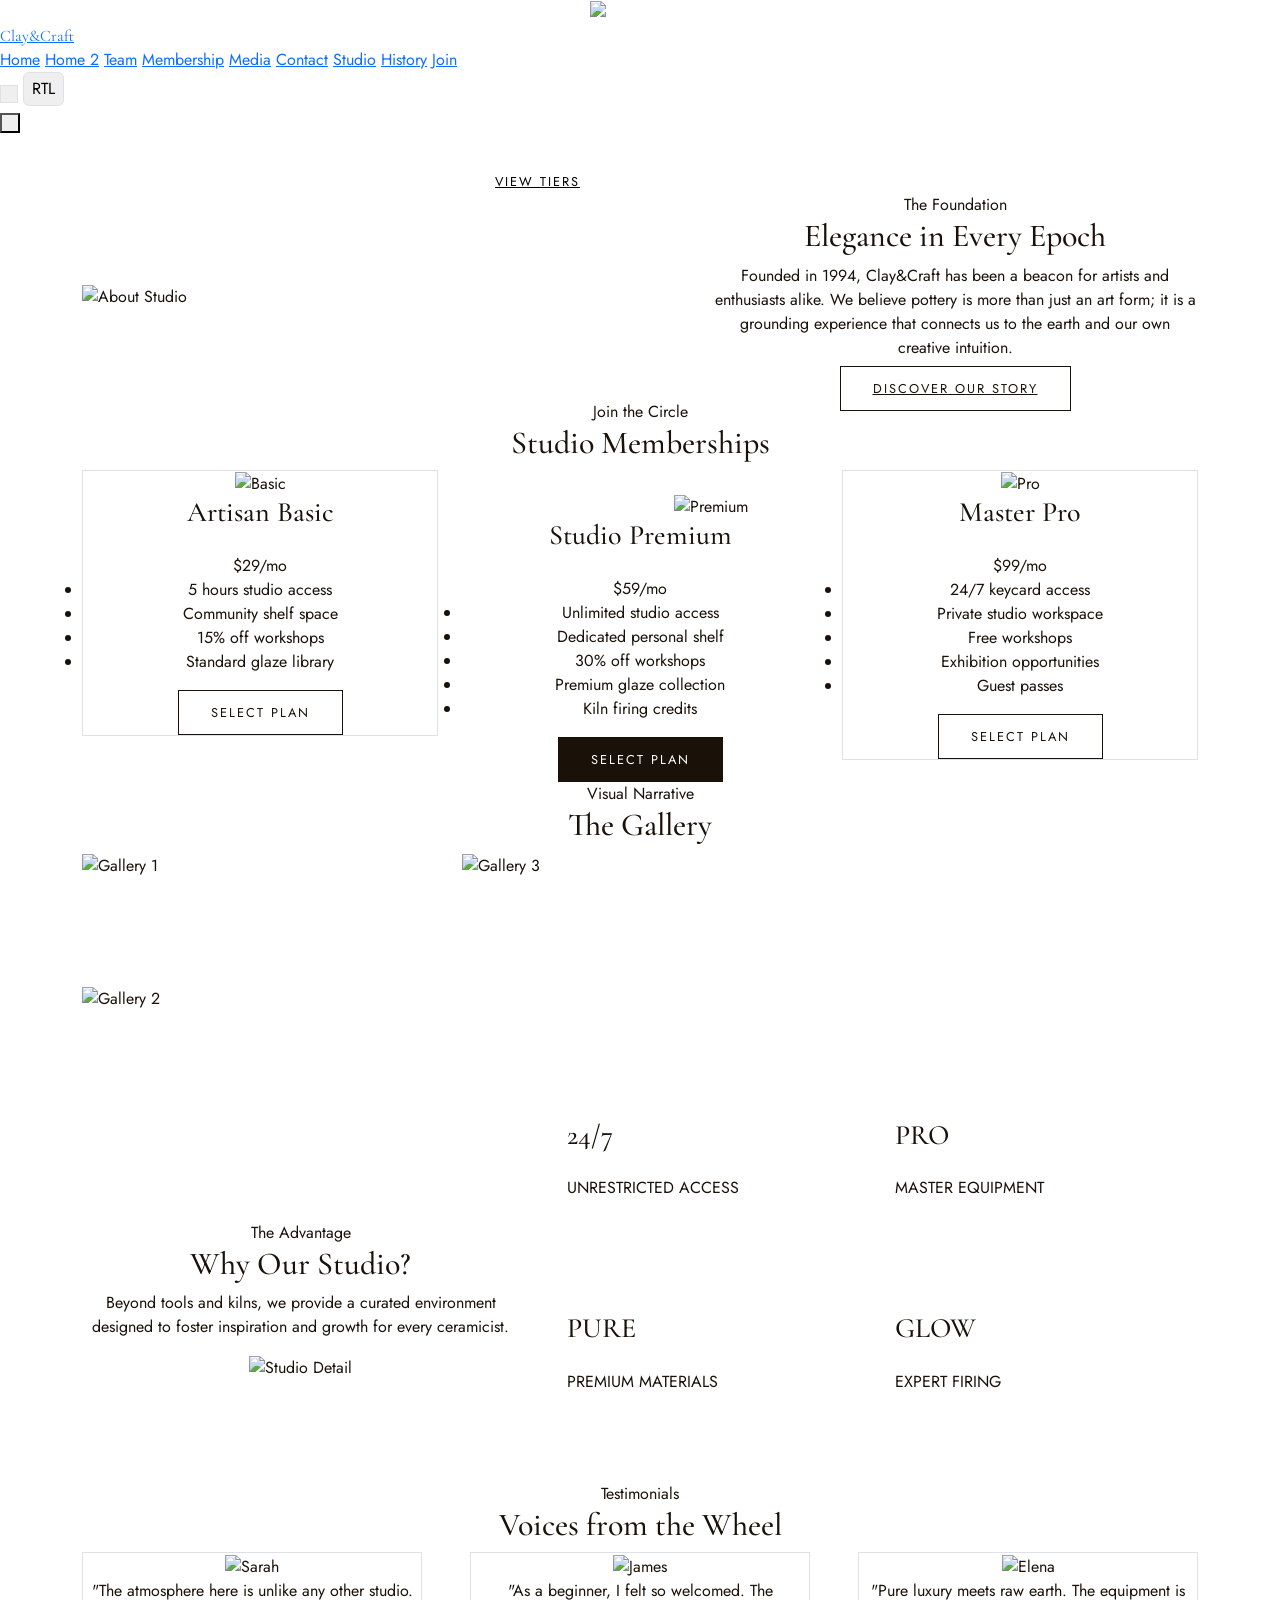
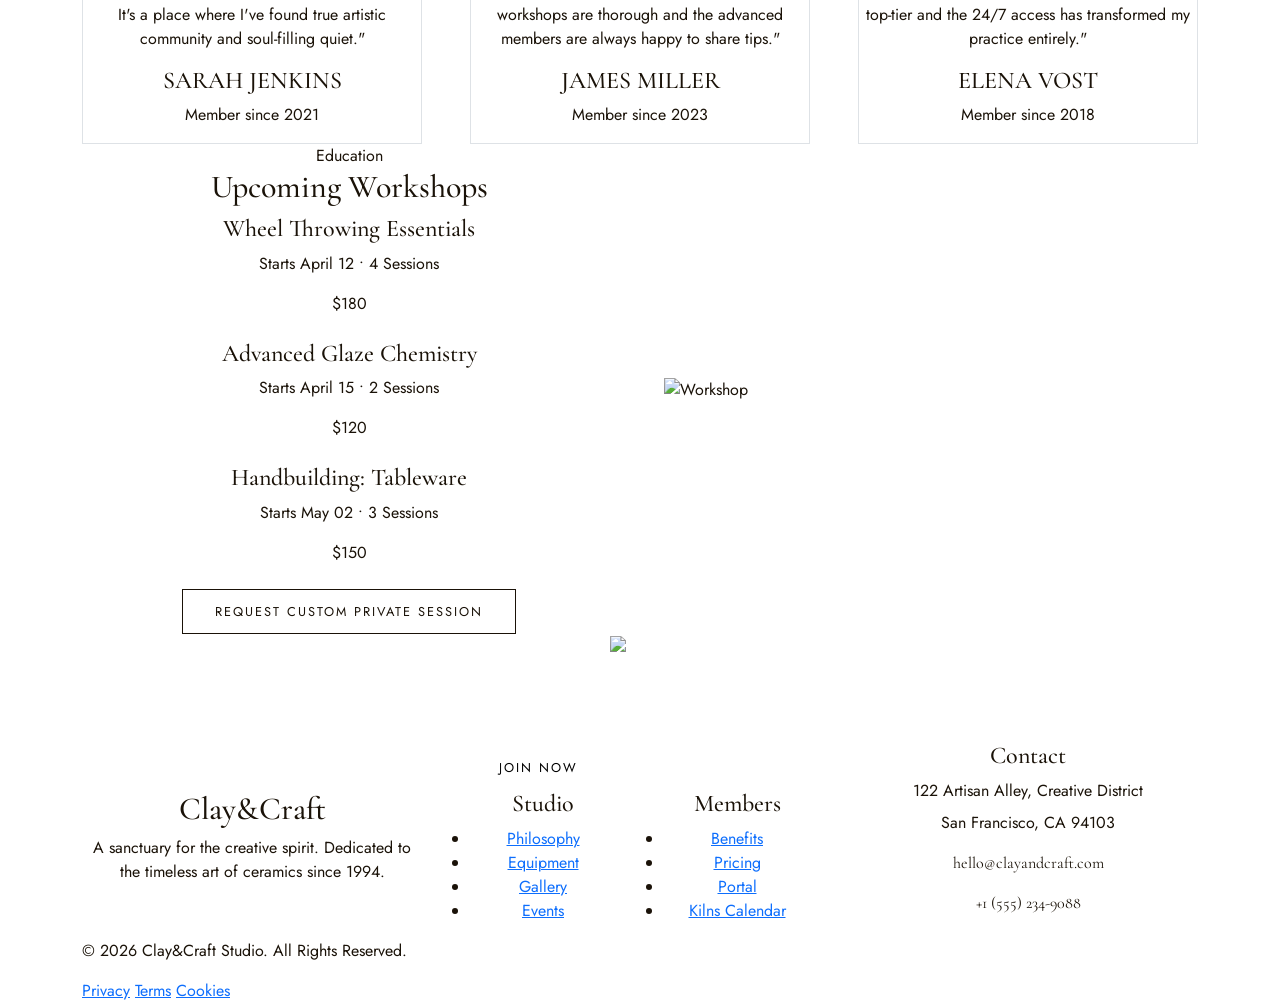
==== index.html @ 942dbbf4 "first commit" ====
<!DOCTYPE html>
<html lang="en" dir="ltr">
<head>
    <meta charset="UTF-8">
    <meta name="viewport" content="width=device-width, initial-scale=1.0">
    <title>Clay&Craft | Luxury Ceramics & Pottery Studio</title>
    
    <!-- Favicon: Pottery emoji -->
    <link rel="icon" href="data:image/svg+xml,<svg xmlns='http://www.w3.org/2000/svg' viewBox='0 0 32 32'><text y='26' font-size='28'>🏺</text></svg>"/>

    <!-- Google Fonts -->
    <link rel="preconnect" href="https://fonts.googleapis.com">
    <link rel="preconnect" href="https://fonts.gstatic.com" crossorigin>
    <link href="https://fonts.googleapis.com/css2?family=Cormorant+Garamond:ital,wght@0,300;0,400;0,500;0,600;0,700;1,300;1,400;1,500;1,600;1,700&family=Jost:ital,wght@0,100..900;1,100..900&display=swap" rel="stylesheet">

    <!-- Bootstrap 5 CSS -->
    <link href="https://cdn.jsdelivr.net/npm/bootstrap@5.3.0/dist/css/bootstrap.min.css" rel="stylesheet">
    
    <!-- Tailwind CSS (Play CDN) -->
    <script src="https://cdn.tailwindcss.com"></script>
    <script>
        tailwind.config = {
            darkMode: 'class',
            theme: {
                extend: {
                    colors: {
                        'clay-light': '#ffffff',
                        'clay-dark': '#1a1208',
                        'night-bg': '#0f172a',
                        'night-text': '#f1ece6',
                        'earth-tone': '#4a3728',
                    },
                    fontFamily: {
                        'serif': ['"Cormorant Garamond"', 'serif'],
                        'sans': ['Jost', 'sans-serif'],
                    }
                }
            }
        }
    </script>

    <style>
        :root {
            --bg-color: #ffffff;
            --text-color: #1a1208;
            --transition-speed: 0.5s;
        }

        .dark {
            --bg-color: #0f172a;
            --text-color: #f1ece6;
        }

        body {
            background-color: var(--bg-color);
            color: var(--text-color);
            font-family: 'Jost', sans-serif;
            transition: background-color var(--transition-speed) ease, color var(--transition-speed) ease;
            overflow-x: hidden;
        }

        h1, h2, h3, h4, h5, h6, .display-font {
            font-family: 'Cormorant Garamond', serif;
        }

        /* Navbar transitions */
        .nav-scrolled {
            background-color: var(--bg-color) !important;
            box-shadow: 0 2px 10px rgba(0,0,0,0.1);
            padding-top: 0.5rem !important;
            padding-bottom: 0.5rem !important;
        }
        
        .dark .nav-scrolled {
            box-shadow: 0 2px 10px rgba(0,0,0,0.5);
        }

        /* Scroll Reveal Animation */
        .reveal {
            opacity: 0;
            transform: translateY(30px);
            transition: all 0.8s ease-out;
        }

        .reveal.active {
            opacity: 1;
            transform: translateY(0);
        }

        /* Mobile Menu Overlay */
        #mobile-menu {
            position: fixed;
            top: 0;
            left: 0;
            width: 100%;
            height: 100vh;
            background: var(--bg-color);
            z-index: 1050;
            display: flex;
            flex-direction: column;
            justify-content: center;
            align-items: center;
            opacity: 0;
            visibility: hidden;
            transition: all 0.4s ease;
        }

        #mobile-menu.open {
            opacity: 1;
            visibility: visible;
        }

        /* Membership Card Hover */
        .membership-card {
            transition: transform 0.3s ease, box-shadow 0.3s ease;
        }
        .membership-card:hover {
            transform: translateY(-10px);
            box-shadow: 0 15px 30px rgba(0,0,0,0.1);
        }

        /* Masonry Grid Simulation */
        .masonry-grid {
            column-count: 3;
            column-gap: 1.5rem;
        }
        @media (max-width: 1024px) {
            .masonry-grid { column-count: 2; }
        }
        @media (max-width: 768px) {
            .masonry-grid { column-count: 1; }
        }
        .masonry-item {
            display: inline-block;
            width: 100%;
            margin-bottom: 1.5rem;
        }

        /* Text Alignment Overrides */
        @media (max-width: 1024px) {
            .text-md-center { text-align: center !important; }
            .mx-md-auto { margin-left: auto !important; margin-right: auto !important; }
            .flex-md-center { justify-content: center !important; }
        }

        /* RTL support */
        [dir="rtl"] {
            text-align: right;
        }
        [dir="rtl"] .ms-auto { margin-left: 0 !important; margin-right: auto !important; }
        [dir="rtl"] .me-auto { margin-right: 0 !important; margin-left: auto !important; }

        /* Custom Buttons */
        .btn-luxury {
            background: transparent;
            border: 1px solid var(--text-color);
            color: var(--text-color);
            padding: 0.75rem 2rem;
            text-transform: uppercase;
            letter-spacing: 2px;
            font-size: 0.8rem;
            transition: all 0.3s ease;
            position: relative;
            overflow: hidden;
            z-index: 1;
        }
        .btn-luxury::before {
            content: '';
            position: absolute;
            top: 0;
            left: 0;
            width: 0;
            height: 100%;
            background: var(--text-color);
            transition: all 0.3s ease;
            z-index: -1;
        }
        .btn-luxury:hover {
            color: var(--bg-color);
        }
        .btn-luxury:hover::before {
            width: 100%;
        }

        .btn-luxury-solid {
            background: var(--text-color);
            border: 1px solid var(--text-color);
            color: var(--bg-color);
            padding: 0.75rem 2rem;
            text-transform: uppercase;
            letter-spacing: 2px;
            font-size: 0.8rem;
            transition: all 0.3s ease;
        }
        .btn-luxury-solid:hover {
            background: transparent;
            color: var(--text-color);
        }

        /* Hero Overlay */
        .hero-overlay {
            background: rgba(0,0,0,0.4);
        }
    </style>
</head>
<body class="light">

    <!-- NAVIGATION -->
    <nav id="main-nav" class="fixed-top w-100 transition-all duration-500 py-4 px-6 md:px-12 flex items-center justify-between z-[1000]">
        <div class="flex items-center">
            <a href="index.html" class="display-font text-3xl font-semibold no-underline text-current">Clay&Craft</a>
        </div>

        <div class="hidden lg:flex items-center space-x-10 uppercase text-xs tracking-[3px] font-medium">
            <a href="index.html" class="no-underline text-current hover:opacity-60 transition-opacity">Home</a>
            <a href="home2.html" class="no-underline text-current hover:opacity-60 transition-opacity">Home 2</a>
            <a href="team.html" class="no-underline text-current hover:opacity-60 transition-opacity">Team</a>
            <a href="membership.html" class="no-underline text-current hover:opacity-60 transition-opacity">Membership</a>
            <a href="media.html" class="no-underline text-current hover:opacity-60 transition-opacity">Media</a>
            <a href="contact.html" class="no-underline text-current hover:opacity-60 transition-opacity border-b border-transparent hover:border-current transition-all">Contact</a>
            <a href="about.html" class="no-underline text-current hover:opacity-60 transition-opacity">Studio</a>
            <a href="history.html" class="no-underline text-current hover:opacity-60 transition-opacity">History</a>
            <a href="register.html" class="no-underline text-current hover:opacity-60 transition-opacity">Join</a>
            <div class="flex items-center space-x-4 border-l border-current pl-8 ml-4">
                <button id="theme-toggle" class="p-2 border border-current rounded-full transition-all hover:scale-110" title="Toggle Theme">
                   <div class="w-4 h-4 rounded-full bg-current"></div>
                </button>
                <button id="rtl-toggle" class="text-[10px] border border-current px-2 py-1 rounded hover:bg-current hover:text-white transition-all">RTL</button>
            </div>
        </div>

        <!-- Mobile Toggle -->
        <div class="lg:hidden flex items-center space-x-4">
            <button id="mobile-toggle" class="flex flex-col space-y-1.5 p-2" title="Open Menu">
                <span class="w-6 h-[1px] bg-current"></span>
                <span class="w-6 h-[1px] bg-current"></span>
                <span class="w-6 h-[1px] bg-current"></span>
            </button>
        </div>
    </nav>

    <!-- Mobile Menu Overlay -->
    <div id="mobile-menu">
        <button id="mobile-close" class="absolute top-8 right-8 text-4xl display-font">&times;</button>
        <div class="flex flex-col items-center space-y-8 text-2xl display-font">
            <a href="index.html" class="no-underline text-current">Home</a>
            <a href="home2.html" class="no-underline text-current">Home 2</a>
            <a href="team.html" class="no-underline text-current">Team</a>
            <a href="membership.html" class="no-underline text-current">Membership</a>
            <a href="media.html" class="no-underline text-current">Media</a>
            <a href="contact.html" class="no-underline text-current">Contact</a>
            <a href="about.html" class="no-underline text-current">Studio</a>
            <a href="history.html" class="no-underline text-current">History</a>
            <a href="register.html" class="no-underline text-current">Join</a>
            <div class="flex space-x-6 pt-8">
                <button id="theme-toggle-mobile" class="p-3 border border-current rounded-full flex items-center justify-center">
                    <span class="text-xs uppercase tracking-widest">Theme</span>
                </button>
                <button id="rtl-toggle-mobile" class="p-3 border border-current rounded px-4">
                    <span class="text-xs uppercase tracking-widest">RTL</span>
                </button>
            </div>
        </div>
    </div>

    <!-- MAIN CONTENT -->
    <main>
        
        <!-- SECTION 1: HERO -->
        <section id="hero" class="relative h-screen w-full overflow-hidden flex items-center justify-center text-center text-white">
            <img src="https://images.unsplash.com/photo-1565193566173-7a0ee3dbe261?w=1600&q=80" alt="Pottery Hero" class="absolute inset-0 w-full h-full object-cover">
            <div class="absolute inset-0 hero-overlay"></div>
            <div class="relative z-10 px-6 max-w-4xl fade-up-init">
                <h1 class="text-5xl md:text-8xl mb-6 font-light leading-tight">Where Clay<br>Becomes Art</h1>
                <p class="text-lg md:text-xl font-light tracking-widest opacity-90 mb-10 mx-auto max-w-2xl">A sanctuary for traditional craftsmanship and contemporary ceramics in the heart of the city.</p>
                <div class="flex flex-col md:flex-row items-center justify-center space-y-4 md:space-y-0 md:space-x-6">
                    <a href="#membership" class="btn-luxury-solid border-white bg-white text-black hover:bg-transparent hover:text-white">View Tiers</a>
                    <a href="#workshops" class="btn-luxury border-white text-white hover:bg-white hover:text-black">Book Workshop</a>
                </div>
            </div>
        </section>

        <!-- SECTION 2: ABOUT PREVIEW -->
        <section id="about" class="py-24 md:py-32 px-6 md:px-12 bg-transparent reveal">
            <div class="container mx-auto">
                <div class="row align-items-center g-5">
                    <div class="col-lg-6">
                        <div class="overflow-hidden">
                            <img src="https://images.unsplash.com/photo-1558618666-fcd25c85cd64?w=900&q=80" alt="About Studio" class="w-full h-auto object-cover transform hover:scale-105 transition-transform duration-700">
                        </div>
                    </div>
                    <div class="col-lg-6 text-md-center">
                        <div class="ps-lg-5">
                            <span class="uppercase tracking-[4px] text-xs mb-4 block opacity-60">The Foundation</span>
                            <h2 class="text-4xl md:text-6xl mb-8 font-light">Elegance in Every Epoch</h2>
                            <p class="text-lg opacity-80 leading-relaxed mb-10 max-w-lg mx-md-auto">
                                Founded in 1994, Clay&Craft has been a beacon for artists and enthusiasts alike. We believe pottery is more than just an art form; it is a grounding experience that connects us to the earth and our own creative intuition.
                            </p>
                            <a href="#" class="btn-luxury mx-md-auto inline-block">Discover Our Story</a>
                        </div>
                    </div>
                </div>
            </div>
        </section>

        <!-- SECTION 3: MEMBERSHIP CARDS -->
        <section id="membership" class="py-24 md:py-32 px-6 md:px-12 bg-black/[0.02] dark:bg-white/[0.02] reveal">
            <div class="container mx-auto">
                <div class="text-center mb-16 md:mb-24">
                    <span class="uppercase tracking-[4px] text-xs mb-4 block opacity-60">Join the Circle</span>
                    <h2 class="text-4xl md:text-6xl font-light">Studio Memberships</h2>
                </div>
                
                <div class="row g-4 flex-md-center">
                    <!-- Basic -->
                    <div class="col-lg-4 col-md-12">
                        <div class="membership-card h-full bg-white dark:bg-slate-800 p-8 md:p-12 text-center border dark:border-slate-700">
                            <img src="https://images.unsplash.com/photo-1493106641515-6b5631de4bb9?w=600&q=80" alt="Basic" class="w-full h-64 object-cover mb-8">
                            <h3 class="text-3xl mb-4">Artisan Basic</h3>
                            <div class="text-5xl font-light mb-6">$29<span class="text-sm opacity-60">/mo</span></div>
                            <ul class="list-none p-0 mb-10 space-y-4 text-sm opacity-80">
                                <li>5 hours studio access</li>
                                <li>Community shelf space</li>
                                <li>15% off workshops</li>
                                <li>Standard glaze library</li>
                            </ul>
                            <button class="btn-luxury w-full">Select Plan</button>
                        </div>
                    </div>
                    <!-- Premium -->
                    <div class="col-lg-4 col-md-12">
                        <div class="membership-card h-full bg-white dark:bg-slate-800 p-8 md:p-12 text-center border-2 border-current shadow-xl relative mt-4 lg:mt-[-20px]">
                            <span class="absolute top-0 left-1/2 -translate-x-1/2 -translate-y-1/2 bg-current text-white dark:text-night-bg px-4 py-1 text-[10px] tracking-[3px] uppercase">Most Popular</span>
                            <img src="https://images.unsplash.com/photo-1519710164239-da123dc3e57f?w=600&q=80" alt="Premium" class="w-full h-64 object-cover mb-8">
                            <h3 class="text-3xl mb-4">Studio Premium</h3>
                            <div class="text-5xl font-light mb-6">$59<span class="text-sm opacity-60">/mo</span></div>
                            <ul class="list-none p-0 mb-10 space-y-4 text-sm opacity-80 font-medium">
                                <li>Unlimited studio access</li>
                                <li>Dedicated personal shelf</li>
                                <li>30% off workshops</li>
                                <li>Premium glaze collection</li>
                                <li>Kiln firing credits</li>
                            </ul>
                            <button class="btn-luxury-solid w-full">Select Plan</button>
                        </div>
                    </div>
                    <!-- Pro -->
                    <div class="col-lg-4 col-md-12">
                        <div class="membership-card h-full bg-white dark:bg-slate-800 p-8 md:p-12 text-center border dark:border-slate-700">
                            <img src="https://images.unsplash.com/photo-1578662996442-48f60103fc96?w=600&q=80" alt="Pro" class="w-full h-64 object-cover mb-8">
                            <h3 class="text-3xl mb-4">Master Pro</h3>
                            <div class="text-5xl font-light mb-6">$99<span class="text-sm opacity-60">/mo</span></div>
                            <ul class="list-none p-0 mb-10 space-y-4 text-sm opacity-80">
                                <li>24/7 keycard access</li>
                                <li>Private studio workspace</li>
                                <li>Free workshops</li>
                                <li>Exhibition opportunities</li>
                                <li>Guest passes</li>
                            </ul>
                            <button class="btn-luxury w-full">Select Plan</button>
                        </div>
                    </div>
                </div>
            </div>
        </section>

        <!-- SECTION 4: STUDIO GALLERY -->
        <section id="gallery" class="py-24 md:py-32 px-6 md:px-12 reveal">
            <div class="container mx-auto">
                <div class="text-center mb-16 md:mb-24">
                    <span class="uppercase tracking-[4px] text-xs mb-4 block opacity-60">Visual Narrative</span>
                    <h2 class="text-4xl md:text-6xl font-light">The Gallery</h2>
                </div>
                
                <div class="masonry-grid">
                    <div class="masonry-item relative group overflow-hidden">
                        <img src="https://images.unsplash.com/photo-1565193566173-7a0ee3dbe261?w=700&q=80" class="w-full grayscale group-hover:grayscale-0 transition-all duration-700" alt="Gallery 1">
                        <div class="absolute inset-0 bg-black/60 opacity-0 group-hover:opacity-100 transition-opacity duration-500 flex items-center justify-center p-6">
                            <div class="text-center text-white">
                                <h4 class="text-2xl mb-2">Morning Light</h4>
                                <p class="text-xs uppercase tracking-widest opacity-80">Wheel Throwing</p>
                            </div>
                        </div>
                    </div>
                    <div class="masonry-item relative group overflow-hidden">
                        <img src="https://images.unsplash.com/photo-1481349518771-20055b2a7b24?w=700&q=80" class="w-full grayscale group-hover:grayscale-0 transition-all duration-700" alt="Gallery 2">
                        <div class="absolute inset-0 bg-black/60 opacity-0 group-hover:opacity-100 transition-opacity duration-500 flex items-center justify-center p-6">
                            <div class="text-center text-white">
                                <h4 class="text-2xl mb-2">The Texture</h4>
                                <p class="text-xs uppercase tracking-widest opacity-80">Hand Building</p>
                            </div>
                        </div>
                    </div>
                    <div class="masonry-item relative group overflow-hidden">
                        <img src="https://images.unsplash.com/photo-1610701596007-11502861dcfa?w=700&q=80" class="w-full grayscale group-hover:grayscale-0 transition-all duration-700" alt="Gallery 3">
                        <div class="absolute inset-0 bg-black/60 opacity-0 group-hover:opacity-100 transition-opacity duration-500 flex items-center justify-center p-6">
                            <div class="text-center text-white">
                                <h4 class="text-2xl mb-2">Quiet Moments</h4>
                                <p class="text-xs uppercase tracking-widest opacity-80">Glazing Station</p>
                            </div>
                        </div>
                    </div>
                </div>
            </div>
        </section>

        <!-- SECTION 5: WHY CHOOSE US -->
        <section id="why-us" class="py-24 md:py-32 px-6 md:px-12 bg-transparent reveal">
            <div class="container mx-auto">
                <div class="row align-items-center g-5">
                    <div class="col-lg-5 text-md-center">
                        <span class="uppercase tracking-[4px] text-xs mb-4 block opacity-60">The Advantage</span>
                        <h2 class="text-4xl md:text-6xl mb-8 font-light">Why Our Studio?</h2>
                        <p class="text-lg opacity-80 mb-12 max-w-sm mx-md-auto">
                            Beyond tools and kilns, we provide a curated environment designed to foster inspiration and growth for every ceramicist.
                        </p>
                        <div class="hidden lg:block">
                            <img src="https://images.unsplash.com/photo-1606722590583-6951b5ea92ad?w=900&q=80" alt="Studio Detail" class="w-full h-80 object-cover grayscale">
                        </div>
                    </div>
                    <div class="col-lg-7">
                        <div class="row g-4">
                            <div class="col-md-6">
                                <div class="bg-slate-100 dark:bg-slate-800 p-8 md:p-12 h-full flex flex-col justify-end group hover:bg-black hover:text-white dark:hover:bg-white dark:hover:text-black transition-all duration-500 min-h-[300px]">
                                    <h3 class="text-3xl mb-4 font-bold">24/7</h3>
                                    <p class="text-sm tracking-widest uppercase opacity-60 font-bold">UNRESTRICTED ACCESS</p>
                                    <p class="mt-4 text-xs opacity-0 group-hover:opacity-100 transition-opacity">Create whenever inspiration strikes, night or day.</p>
                                </div>
                            </div>
                            <div class="col-md-6">
                                <div class="bg-slate-100 dark:bg-slate-800 p-8 md:p-12 h-full flex flex-col justify-end group hover:bg-black hover:text-white dark:hover:bg-white dark:hover:text-black transition-all duration-500 min-h-[300px]">
                                    <h3 class="text-3xl mb-4 font-bold">PRO</h3>
                                    <p class="text-sm tracking-widest uppercase opacity-60 font-bold">MASTER EQUIPMENT</p>
                                    <p class="mt-4 text-xs opacity-0 group-hover:opacity-100 transition-opacity">Shimpo wheels and large capacity digital kilns.</p>
                                </div>
                            </div>
                            <div class="col-md-6">
                                <div class="bg-slate-100 dark:bg-slate-800 p-8 md:p-12 h-full flex flex-col justify-end group hover:bg-black hover:text-white dark:hover:bg-white dark:hover:text-black transition-all duration-500 min-h-[300px]">
                                    <h3 class="text-3xl mb-4 font-bold">PURE</h3>
                                    <p class="text-sm tracking-widest uppercase opacity-60 font-bold">PREMIUM MATERIALS</p>
                                    <p class="mt-4 text-xs opacity-0 group-hover:opacity-100 transition-opacity">Sourced porcelain and stoneware clays of the highest grade.</p>
                                </div>
                            </div>
                            <div class="col-md-6">
                                <div class="bg-slate-100 dark:bg-slate-800 p-8 md:p-12 h-full flex flex-col justify-end group hover:bg-black hover:text-white dark:hover:bg-white dark:hover:text-black transition-all duration-500 min-h-[300px]">
                                    <h3 class="text-3xl mb-4 font-bold">GLOW</h3>
                                    <p class="text-sm tracking-widest uppercase opacity-60 font-bold">EXPERT FIRING</p>
                                    <p class="mt-4 text-xs opacity-0 group-hover:opacity-100 transition-opacity">Professional technicians ensuring your pieces are fired to perfection.</p>
                                </div>
                            </div>
                        </div>
                    </div>
                </div>
            </div>
        </section>

        <!-- SECTION 6: TESTIMONIALS -->
        <section id="testimonials" class="py-24 md:py-32 px-6 md:px-12 bg-black/[0.02] dark:bg-white/[0.02] reveal">
            <div class="container mx-auto">
                <div class="text-center mb-16 md:mb-24">
                    <span class="uppercase tracking-[4px] text-xs mb-4 block opacity-60">Testimonials</span>
                    <h2 class="text-4xl md:text-6xl font-light">Voices from the Wheel</h2>
                </div>
                
                <div class="row g-5 flex-md-center">
                    <div class="col-lg-4 col-md-12">
                        <div class="text-center p-8 border border-current/20 hover:border-current transition-colors duration-500">
                            <img src="https://images.unsplash.com/photo-1494790108377-be9c29b29330?w=100&q=80" alt="Sarah" class="w-20 h-20 rounded-full mx-auto mb-8 object-cover">
                            <p class="text-xl italic mb-6 leading-relaxed">"The atmosphere here is unlike any other studio. It's a place where I've found true artistic community and soul-filling quiet."</p>
                            <h4 class="text-sm uppercase tracking-[3px] font-bold">SARAH JENKINS</h4>
                            <p class="text-[10px] opacity-60">Member since 2021</p>
                        </div>
                    </div>
                    <div class="col-lg-4 col-md-12">
                        <div class="text-center p-8 border border-current/20 hover:border-current transition-colors duration-500">
                            <img src="https://images.unsplash.com/photo-1570295999919-56ceb5ecca61?w=100&q=80" alt="James" class="w-20 h-20 rounded-full mx-auto mb-8 object-cover">
                            <p class="text-xl italic mb-6 leading-relaxed">"As a beginner, I felt so welcomed. The workshops are thorough and the advanced members are always happy to share tips."</p>
                            <h4 class="text-sm uppercase tracking-[3px] font-bold">JAMES MILLER</h4>
                            <p class="text-[10px] opacity-60">Member since 2023</p>
                        </div>
                    </div>
                    <div class="col-lg-4 col-md-12">
                        <div class="text-center p-8 border border-current/20 hover:border-current transition-colors duration-500">
                            <img src="https://images.unsplash.com/photo-1438761681033-6461ffad8d80?w=100&q=80" alt="Elena" class="w-20 h-20 rounded-full mx-auto mb-8 object-cover">
                            <p class="text-xl italic mb-6 leading-relaxed">"Pure luxury meets raw earth. The equipment is top-tier and the 24/7 access has transformed my practice entirely."</p>
                            <h4 class="text-sm uppercase tracking-[3px] font-bold">ELENA VOST</h4>
                            <p class="text-[10px] opacity-60">Member since 2018</p>
                        </div>
                    </div>
                </div>
            </div>
        </section>

        <!-- SECTION 7: WORKSHOPS -->
        <section id="workshops" class="py-24 md:py-32 px-6 md:px-12 reveal">
            <div class="container mx-auto">
                <div class="row g-5 align-items-center">
                    <div class="col-lg-6 order-lg-2">
                        <img src="https://images.unsplash.com/photo-1609921212029-bb5a28e60960?w=900&q=80" alt="Workshop" class="w-full h-[600px] object-cover rounded-none">
                    </div>
                    <div class="col-lg-6 order-lg-1 text-md-center">
                        <span class="uppercase tracking-[4px] text-xs mb-4 block opacity-60">Education</span>
                        <h2 class="text-4xl md:text-6xl mb-12 font-light">Upcoming Workshops</h2>
                        
                        <div class="space-y-8 mb-12">
                            <div class="flex items-center justify-between border-b border-current/10 pb-4 flex-md-center flex-col md:flex-row space-y-2 md:space-y-0 text-md-center">
                                <div class="text-left w-full md:w-auto text-md-center">
                                    <h4 class="text-xl">Wheel Throwing Essentials</h4>
                                    <p class="text-xs opacity-60 uppercase tracking-widest">Starts April 12 • 4 Sessions</p>
                                </div>
                                <span class="text-xl font-light">$180</span>
                            </div>
                            <div class="flex items-center justify-between border-b border-current/10 pb-4 flex-md-center flex-col md:flex-row space-y-2 md:space-y-0 text-md-center">
                                <div class="text-left w-full md:w-auto text-md-center">
                                    <h4 class="text-xl">Advanced Glaze Chemistry</h4>
                                    <p class="text-xs opacity-60 uppercase tracking-widest">Starts April 15 • 2 Sessions</p>
                                </div>
                                <span class="text-xl font-light">$120</span>
                            </div>
                            <div class="flex items-center justify-between border-b border-current/10 pb-4 flex-md-center flex-col md:flex-row space-y-2 md:space-y-0 text-md-center">
                                <div class="text-left w-full md:w-auto text-md-center">
                                    <h4 class="text-xl">Handbuilding: Tableware</h4>
                                    <p class="text-xs opacity-60 uppercase tracking-widest">Starts May 02 • 3 Sessions</p>
                                </div>
                                <span class="text-xl font-light">$150</span>
                            </div>
                        </div>
                        
                        <button class="btn-luxury mx-md-auto">Request Custom Private Session</button>
                    </div>
                </div>
            </div>
        </section>

        <!-- SECTION 8: CTA BANNER -->
        <section id="banner" class="relative py-32 md:py-48 px-6 text-center text-white overflow-hidden">
            <div class="absolute inset-0 bg-slate-900">
                <img src="https://images.unsplash.com/photo-1565193566173-7a0ee3dbe261?w=1600" class="absolute inset-0 w-full h-full object-cover opacity-20" alt="Texture">
                <div class="absolute inset-0 bg-gradient-to-b from-[#4a3728]/80 to-black/80"></div>
            </div>
            <div class="relative z-10 max-w-3xl mx-auto reveal">
                <h2 class="text-5xl md:text-8xl mb-12 font-light">Start Your Clay<br>Journey Today.</h2>
                <div class="flex flex-col md:flex-row items-center justify-center space-y-4 md:space-y-0 md:space-x-6">
                    <button class="btn-luxury-solid border-white bg-white text-black w-64">Join Now</button>
                    <button class="btn-luxury border-white text-white w-64">Contact Studio</button>
                </div>
            </div>
        </section>

    </main>

    <!-- FOOTER -->
    <footer class="bg-night-bg text-night-text py-20 px-6 md:px-12 border-t border-white/5">
        <div class="container mx-auto">
            <div class="row g-5">
                <div class="col-lg-4 col-md-12 text-md-center">
                    <h2 class="display-font text-4xl mb-6">Clay&Craft</h2>
                    <p class="opacity-60 max-w-xs mx-md-auto leading-relaxed mb-8">
                        A sanctuary for the creative spirit. Dedicated to the timeless art of ceramics since 1994.
                    </p>
                </div>
                <div class="col-lg-2 col-md-4 col-6 text-md-center">
                    <h4 class="text-xs uppercase tracking-[3px] mb-8 font-bold">Studio</h4>
                    <ul class="list-none p-0 space-y-4 text-xs opacity-60">
                        <li><a href="#" class="no-underline text-current hover:opacity-100 transition-opacity">Philosophy</a></li>
                        <li><a href="#" class="no-underline text-current hover:opacity-100 transition-opacity">Equipment</a></li>
                        <li><a href="#" class="no-underline text-current hover:opacity-100 transition-opacity">Gallery</a></li>
                        <li><a href="#" class="no-underline text-current hover:opacity-100 transition-opacity">Events</a></li>
                    </ul>
                </div>
                <div class="col-lg-2 col-md-4 col-6 text-md-center">
                    <h4 class="text-xs uppercase tracking-[3px] mb-8 font-bold">Members</h4>
                    <ul class="list-none p-0 space-y-4 text-xs opacity-60">
                        <li><a href="#" class="no-underline text-current hover:opacity-100 transition-opacity">Benefits</a></li>
                        <li><a href="#" class="no-underline text-current hover:opacity-100 transition-opacity">Pricing</a></li>
                        <li><a href="#" class="no-underline text-current hover:opacity-100 transition-opacity">Portal</a></li>
                        <li><a href="#" class="no-underline text-current hover:opacity-100 transition-opacity">Kilns Calendar</a></li>
                    </ul>
                </div>
                <div class="col-lg-4 col-md-4 col-12 text-md-center mt-md-5 mt-lg-0">
                    <h4 class="text-xs uppercase tracking-[3px] mb-8 font-bold">Contact</h4>
                    <p class="text-xs opacity-60 mb-2">122 Artisan Alley, Creative District</p>
                    <p class="text-xs opacity-60 mb-8">San Francisco, CA 94103</p>
                    <p class="text-xl display-font font-light">hello@clayandcraft.com</p>
                    <p class="text-xl display-font font-light">+1 (555) 234-9088</p>
                </div>
            </div>
            <div class="mt-20 pt-8 border-t border-white/5 flex flex-col md:flex-row justify-between items-center space-y-4 md:space-y-0 opacity-40 text-[10px] tracking-[2px] uppercase">
                <p>© 2026 Clay&Craft Studio. All Rights Reserved.</p>
                <div class="flex space-x-8">
                    <a href="#" class="no-underline text-current">Privacy</a>
                    <a href="#" class="no-underline text-current">Terms</a>
                    <a href="#" class="no-underline text-current">Cookies</a>
                </div>
            </div>
        </div>
    </footer>

    <!-- SCRIPTS -->
    <script>
        // --- THEME MANAGEMENT ---
        const themeToggles = [document.getElementById('theme-toggle'), document.getElementById('theme-toggle-mobile')];
        const body = document.body;

        function setTheme(isDark) {
            if (isDark) {
                body.classList.add('dark');
                localStorage.setItem('theme', 'dark');
            } else {
                body.classList.remove('dark');
                localStorage.setItem('theme', 'light');
            }
        }

        // Initialize theme
        const storedTheme = localStorage.getItem('theme');
        if (storedTheme === 'dark') setTheme(true);
        else if (storedTheme === 'light') setTheme(false);
        else if (window.matchMedia('(prefers-color-scheme: dark)').matches) setTheme(true);

        themeToggles.forEach(btn => {
            btn.addEventListener('click', () => {
                setTheme(!body.classList.contains('dark'));
            });
        });

        // --- RTL MANAGEMENT ---
        const rtlToggles = [document.getElementById('rtl-toggle'), document.getElementById('rtl-toggle-mobile')];
        const html = document.documentElement;

        function setRTL(isRTL) {
            if (isRTL) {
                html.setAttribute('dir', 'rtl');
                localStorage.setItem('rtl', 'true');
                if (window.tailwind) {
                    // Update text alignment classes for RTL if needed
                }
            } else {
                html.setAttribute('dir', 'ltr');
                localStorage.setItem('rtl', 'false');
            }
        }

        // Initialize RTL
        const storedRTL = localStorage.getItem('rtl');
        if (storedRTL === 'true') setRTL(true);

        rtlToggles.forEach(btn => {
            btn.addEventListener('click', () => {
                setRTL(html.getAttribute('dir') !== 'rtl');
            });
        });

        // --- NAVBAR SCROLL EFFECT ---
        const nav = document.getElementById('main-nav');
        window.addEventListener('scroll', () => {
            if (window.scrollY > 50) {
                nav.classList.add('nav-scrolled');
                nav.classList.remove('py-4');
                nav.classList.add('py-2');
                if (!body.classList.contains('dark')) {
                    nav.classList.add('text-black');
                } else {
                    nav.classList.add('text-white');
                }
                // Hero is text-white, when scrolling we transition to current theme text color
                nav.classList.remove('text-white'); // ensure it follows theme color
            } else {
                nav.classList.remove('nav-scrolled');
                nav.classList.add('py-4');
                nav.classList.remove('py-2');
                // Transparent state: we want white text if on hero
                nav.classList.add('text-white');
            }
        });
        // Set initial state
        if (window.scrollY < 50) nav.classList.add('text-white');

        // --- MOBILE MENU ---
        const mobileToggle = document.getElementById('mobile-toggle');
        const mobileClose = document.getElementById('mobile-close');
        const mobileMenu = document.getElementById('mobile-menu');
        const mobileLinks = mobileMenu.querySelectorAll('a');

        mobileToggle.addEventListener('click', () => mobileMenu.classList.add('open'));
        mobileClose.addEventListener('click', () => mobileMenu.classList.remove('open'));
        mobileLinks.forEach(link => {
            link.addEventListener('click', () => mobileMenu.classList.remove('open'));
        });

        // --- SCROLL REVEAL ---
        const revealCallback = (entries, observer) => {
            entries.forEach(entry => {
                if (entry.isIntersecting) {
                    entry.target.classList.add('active');
                    // observer.unobserve(entry.target); // keep it for repeated effect if desired, but request says "on scroll"
                }
            });
        };

        const revealObserver = new IntersectionObserver(revealCallback, {
            threshold: 0.1
        });

        document.querySelectorAll('.reveal').forEach(el => {
            revealObserver.observe(el);
        });

        // Initial Fade-up for Hero
        window.addEventListener('load', () => {
            document.querySelector('.fade-up-init').style.opacity = '1';
            document.querySelector('.fade-up-init').style.transform = 'translateY(0)';
        });
        
        // CSS for fade-up-init
        const style = document.createElement('style');
        style.textContent = `
            .fade-up-init {
                opacity: 0;
                transform: translateY(30px);
                transition: opacity 1.5s ease-out, transform 1.5s ease-out;
            }
        `;
        document.head.appendChild(style);
    </script>
</body>
</html>
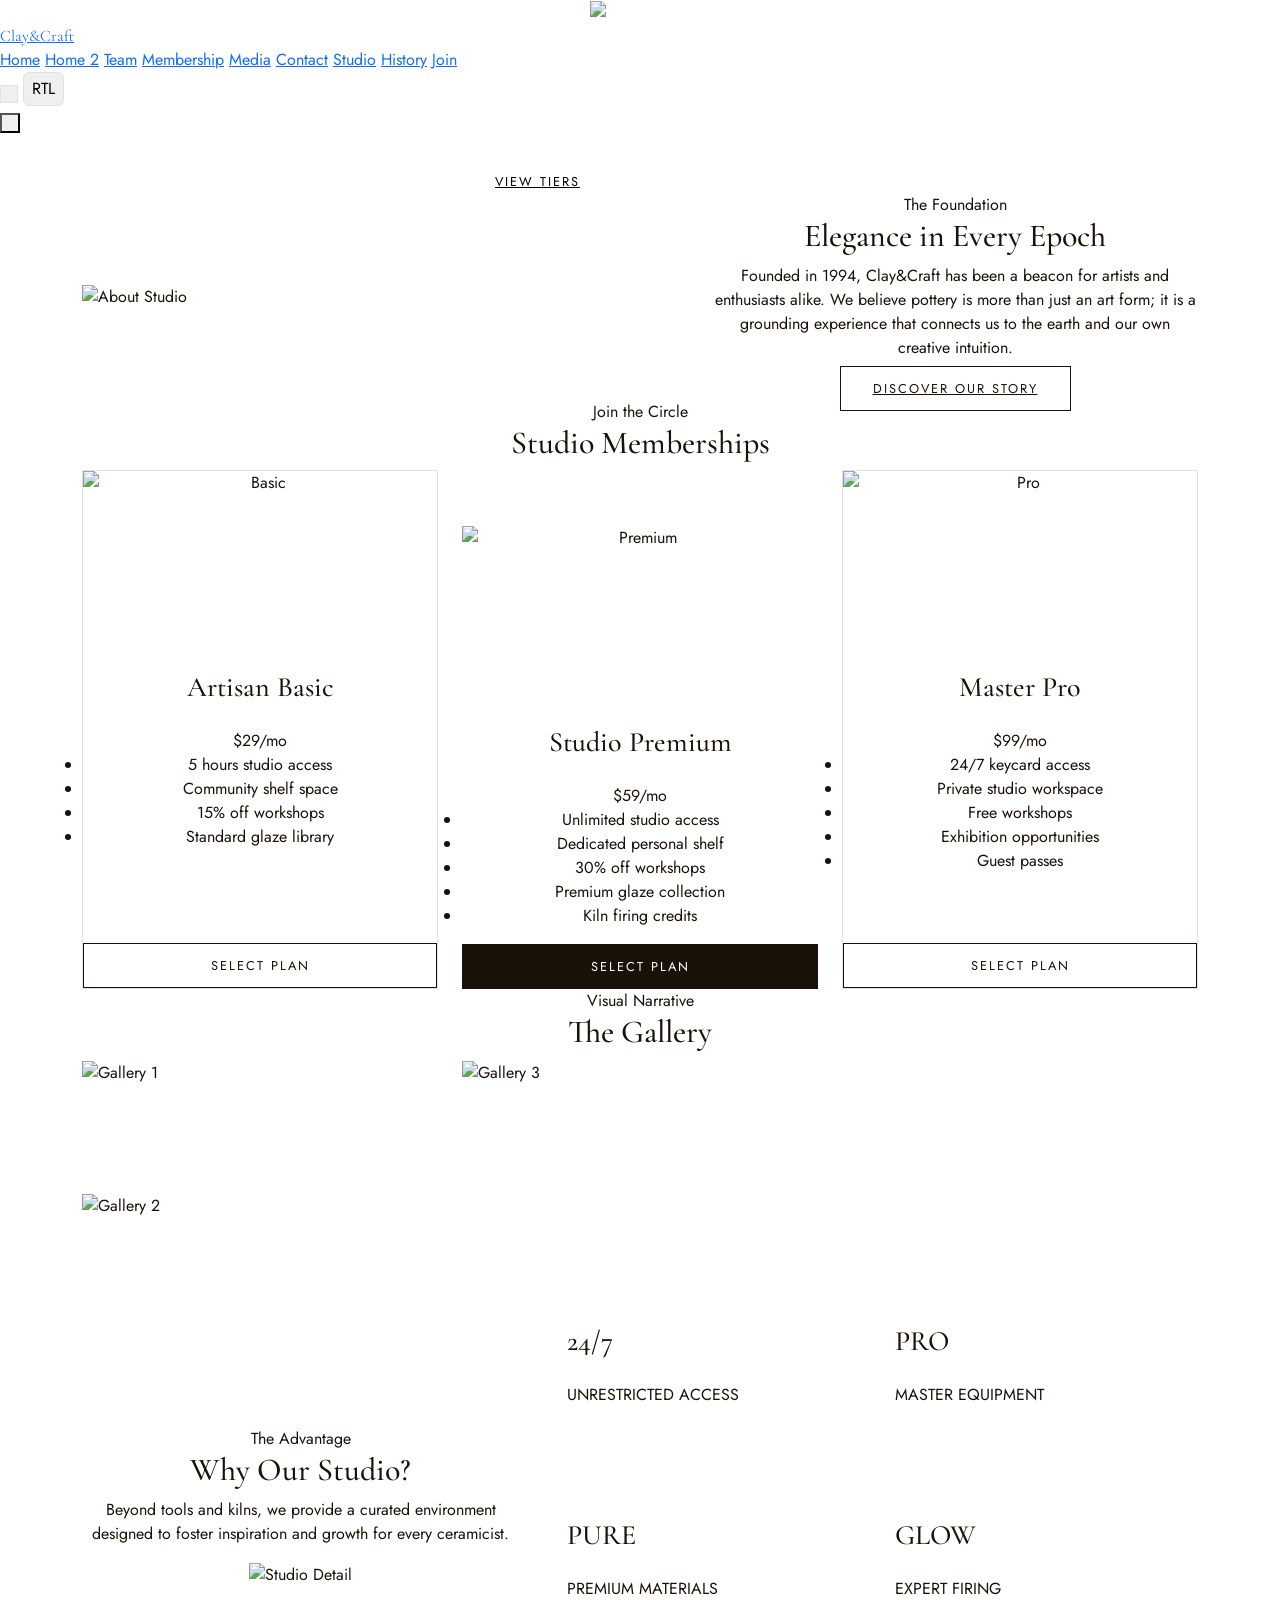
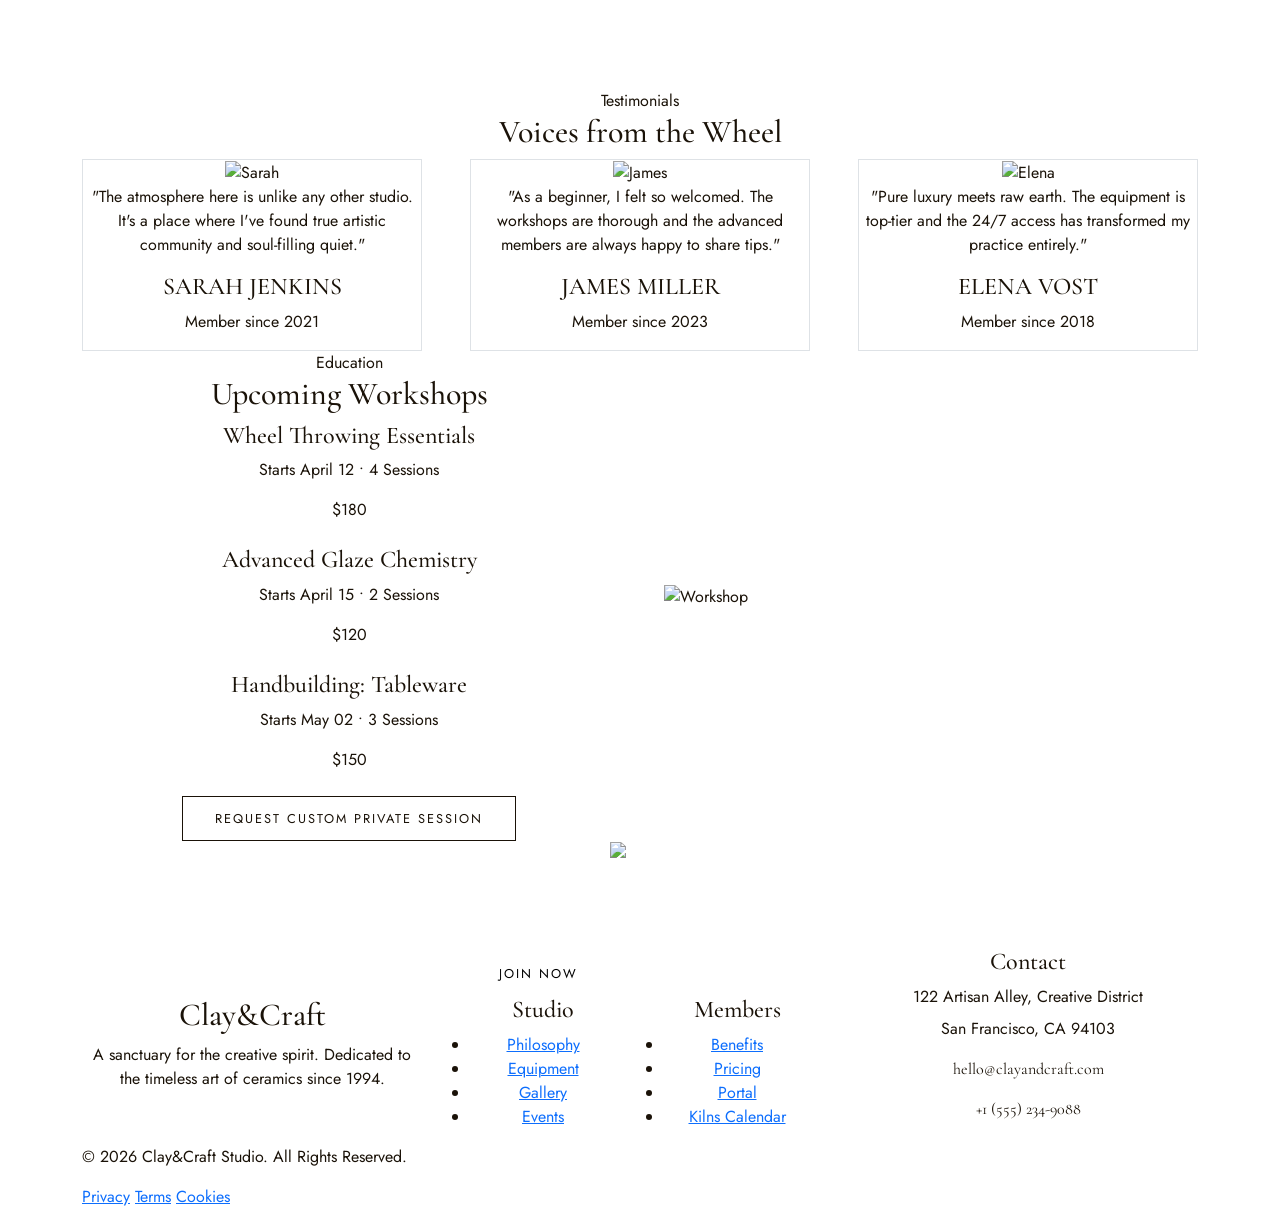
==== commit a36389e8: "Standardize pricing card heights across site" ====
--- a/index.html
+++ b/index.html
@@ -311,11 +311,11 @@
                     <h2 class="text-4xl md:text-6xl font-light">Studio Memberships</h2>
                 </div>
                 
-                <div class="row g-4 flex-md-center">
+                <div class="row g-4 flex-md-center" style="display:flex; flex-wrap:wrap; align-items:stretch;">
                     <!-- Basic -->
-                    <div class="col-lg-4 col-md-12">
-                        <div class="membership-card h-full bg-white dark:bg-slate-800 p-8 md:p-12 text-center border dark:border-slate-700">
-                            <img src="https://images.unsplash.com/photo-1493106641515-6b5631de4bb9?w=600&q=80" alt="Basic" class="w-full h-64 object-cover mb-8">
+                    <div class="col-lg-4 col-md-12" style="display:flex;">
+                        <div class="membership-card h-full bg-white dark:bg-slate-800 p-8 md:p-12 text-center border dark:border-slate-700" style="display:flex; flex-direction:column; width:100%;">
+                            <img src="https://images.unsplash.com/photo-1493106641515-6b5631de4bb9?w=600&q=80" alt="Basic" class="w-full object-cover mb-8" style="height:200px; object-fit:cover;">
                             <h3 class="text-3xl mb-4">Artisan Basic</h3>
                             <div class="text-5xl font-light mb-6">$29<span class="text-sm opacity-60">/mo</span></div>
                             <ul class="list-none p-0 mb-10 space-y-4 text-sm opacity-80">
@@ -324,14 +324,14 @@
                                 <li>15% off workshops</li>
                                 <li>Standard glaze library</li>
                             </ul>
-                            <button class="btn-luxury w-full">Select Plan</button>
+                            <button class="btn-luxury w-full" style="margin-top:auto;">Select Plan</button>
                         </div>
                     </div>
                     <!-- Premium -->
-                    <div class="col-lg-4 col-md-12">
-                        <div class="membership-card h-full bg-white dark:bg-slate-800 p-8 md:p-12 text-center border-2 border-current shadow-xl relative mt-4 lg:mt-[-20px]">
+                    <div class="col-lg-4 col-md-12" style="display:flex;">
+                        <div class="membership-card h-full bg-white dark:bg-slate-800 p-8 md:p-12 text-center border-2 border-current shadow-xl relative mt-4 lg:mt-[-20px]" style="display:flex; flex-direction:column; width:100%;">
                             <span class="absolute top-0 left-1/2 -translate-x-1/2 -translate-y-1/2 bg-current text-white dark:text-night-bg px-4 py-1 text-[10px] tracking-[3px] uppercase">Most Popular</span>
-                            <img src="https://images.unsplash.com/photo-1519710164239-da123dc3e57f?w=600&q=80" alt="Premium" class="w-full h-64 object-cover mb-8">
+                            <img src="https://images.unsplash.com/photo-1519710164239-da123dc3e57f?w=600&q=80" alt="Premium" class="w-full object-cover mb-8" style="height:200px; object-fit:cover;">
                             <h3 class="text-3xl mb-4">Studio Premium</h3>
                             <div class="text-5xl font-light mb-6">$59<span class="text-sm opacity-60">/mo</span></div>
                             <ul class="list-none p-0 mb-10 space-y-4 text-sm opacity-80 font-medium">
@@ -341,13 +341,13 @@
                                 <li>Premium glaze collection</li>
                                 <li>Kiln firing credits</li>
                             </ul>
-                            <button class="btn-luxury-solid w-full">Select Plan</button>
+                            <button class="btn-luxury-solid w-full" style="margin-top:auto;">Select Plan</button>
                         </div>
                     </div>
                     <!-- Pro -->
-                    <div class="col-lg-4 col-md-12">
-                        <div class="membership-card h-full bg-white dark:bg-slate-800 p-8 md:p-12 text-center border dark:border-slate-700">
-                            <img src="https://images.unsplash.com/photo-1578662996442-48f60103fc96?w=600&q=80" alt="Pro" class="w-full h-64 object-cover mb-8">
+                    <div class="col-lg-4 col-md-12" style="display:flex;">
+                        <div class="membership-card h-full bg-white dark:bg-slate-800 p-8 md:p-12 text-center border dark:border-slate-700" style="display:flex; flex-direction:column; width:100%;">
+                            <img src="https://images.unsplash.com/photo-1578662996442-48f60103fc96?w=600&q=80" alt="Pro" class="w-full object-cover mb-8" style="height:200px; object-fit:cover;">
                             <h3 class="text-3xl mb-4">Master Pro</h3>
                             <div class="text-5xl font-light mb-6">$99<span class="text-sm opacity-60">/mo</span></div>
                             <ul class="list-none p-0 mb-10 space-y-4 text-sm opacity-80">
@@ -357,7 +357,7 @@
                                 <li>Exhibition opportunities</li>
                                 <li>Guest passes</li>
                             </ul>
-                            <button class="btn-luxury w-full">Select Plan</button>
+                            <button class="btn-luxury w-full" style="margin-top:auto;">Select Plan</button>
                         </div>
                     </div>
                 </div>
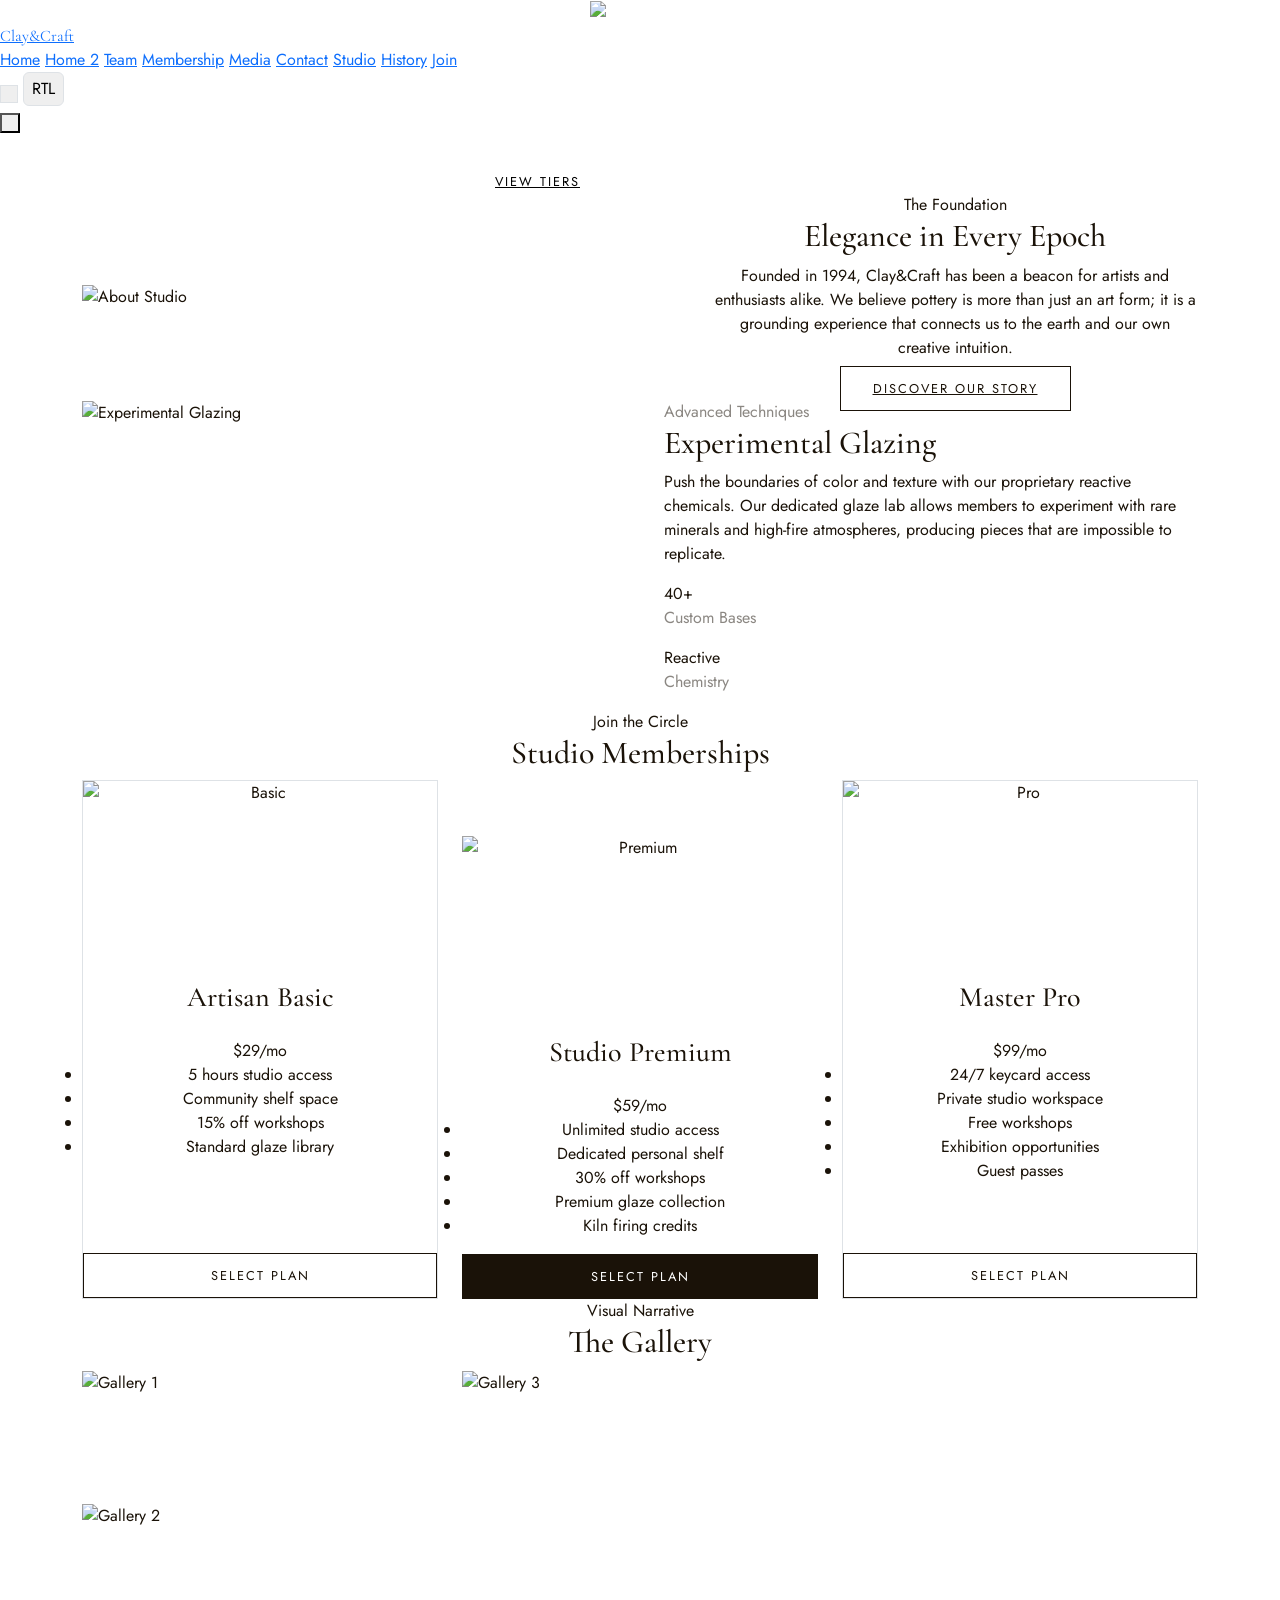
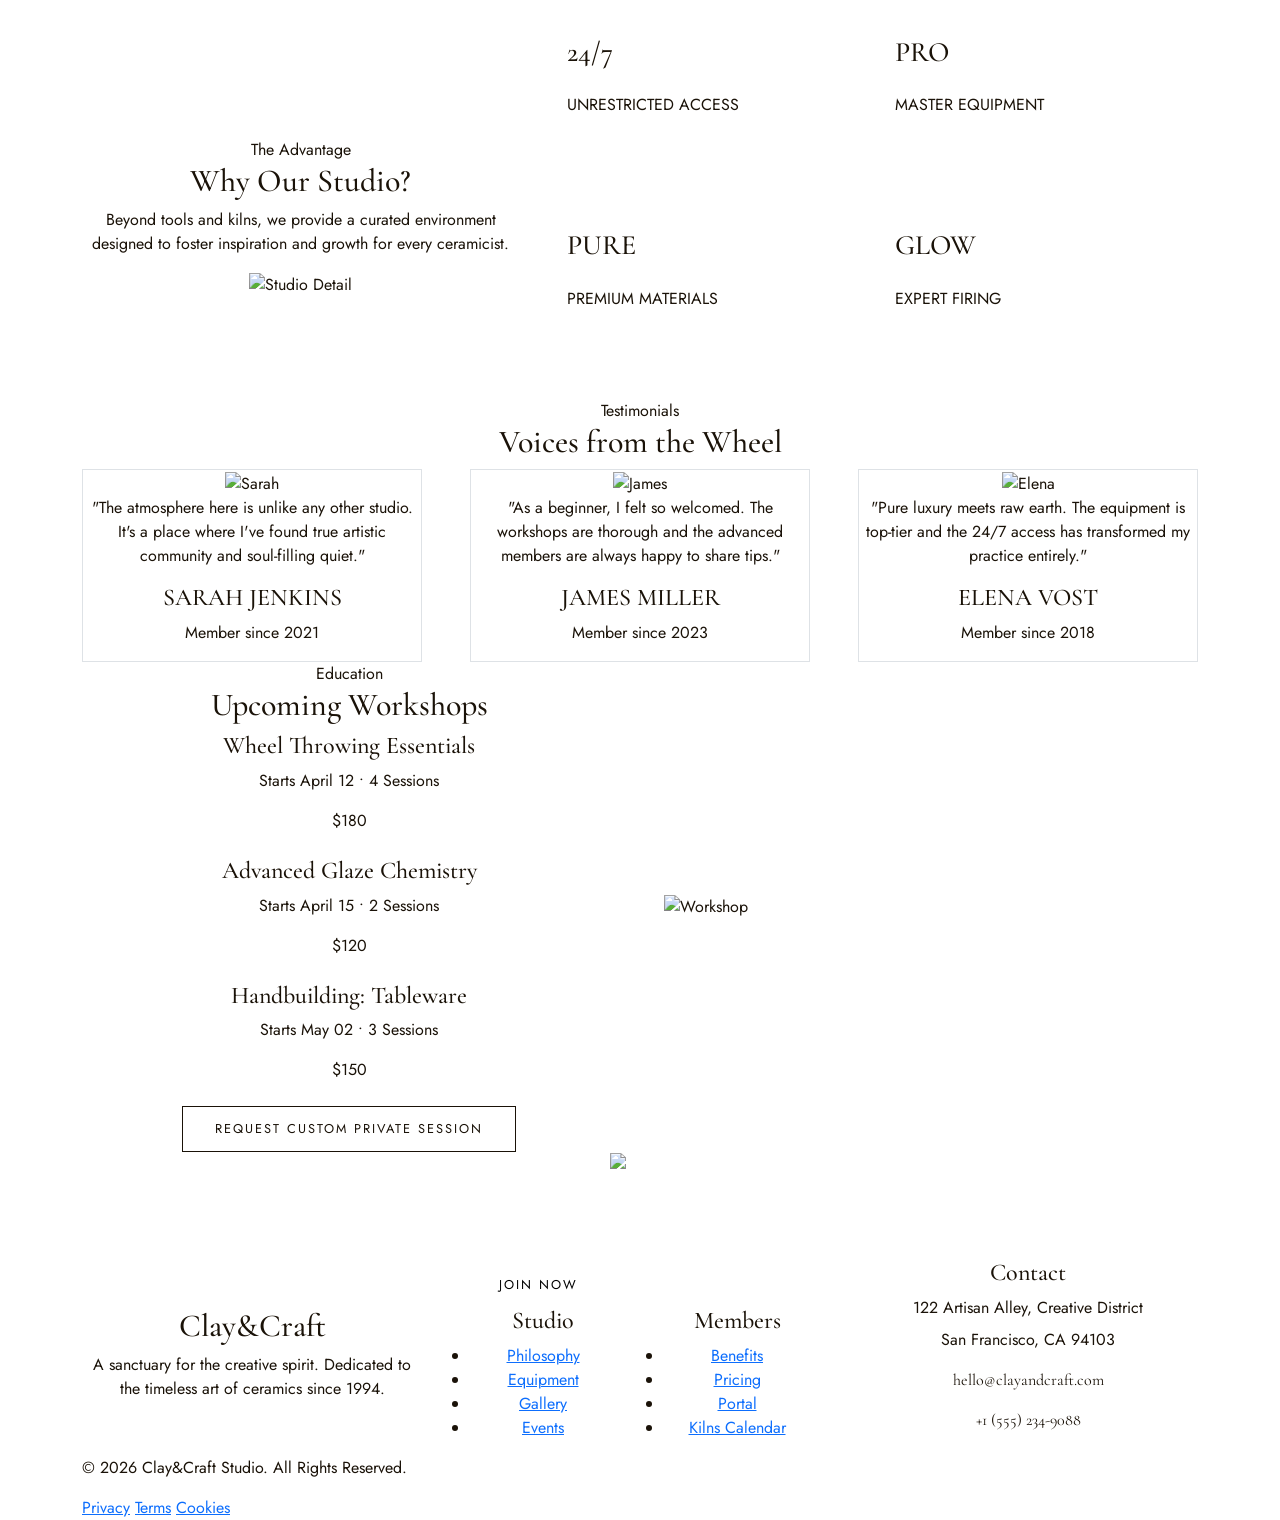
==== commit 03466fef: "adv" ====
--- a/index.html
+++ b/index.html
@@ -144,8 +144,18 @@
         }
 
         /* RTL support */
-        [dir="rtl"] {
-            text-align: right;
+        [dir="rtl"] { text-align: right; }
+
+        @media (max-width: 767px) {
+            .row > [class*="col-"] {
+                flex: 0 0 100%;
+                max-width: 100%;
+            }
+            .card, .membership-card, .team-card, .price-card, .testimonial-card {
+                margin-left: auto;
+                margin-right: auto;
+                text-align: center;
+            }
         }
         [dir="rtl"] .ms-auto { margin-left: 0 !important; margin-right: auto !important; }
         [dir="rtl"] .me-auto { margin-right: 0 !important; margin-left: auto !important; }
@@ -231,7 +241,7 @@
 
         <!-- Mobile Toggle -->
         <div class="lg:hidden flex items-center space-x-4">
-            <button id="mobile-toggle" class="flex flex-col space-y-1.5 p-2" title="Open Menu">
+            <button id="mobile-toggle" class="flex flex-col space-y-1 p-2" title="Menu">
                 <span class="w-6 h-[1px] bg-current"></span>
                 <span class="w-6 h-[1px] bg-current"></span>
                 <span class="w-6 h-[1px] bg-current"></span>
@@ -302,6 +312,39 @@
                 </div>
             </div>
         </section>
+        
+        <!-- SECTION 2.5: FEATURED SPECIALTY -->
+        <section id="specialty" class="py-24 md:py-32 px-6 md:px-12 reveal">
+            <div class="container mx-auto">
+                <div class="row items-center g-5">
+                    <div class="col-12 col-lg-6">
+                        <div class="relative group overflow-hidden">
+                            <img src="https://images.unsplash.com/photo-1519710164239-da123dc3e57f?w=1000&q=80" alt="Experimental Glazing" class="w-full h-[500px] object-cover transition-transform duration-700 group-hover:scale-105">
+                            <div class="absolute inset-0 border-2 border-current m-4 opacity-20"></div>
+                        </div>
+                    </div>
+                    <div class="col-12 col-lg-6">
+                        <div class="ps-lg-12">
+                            <span class="uppercase tracking-[6px] text-xs mb-6 block opacity-50">Advanced Techniques</span>
+                            <h2 class="text-5xl md:text-7xl mb-10 font-serif italic">Experimental Glazing</h2>
+                            <p class="text-xl opacity-80 leading-relaxed mb-12">
+                                Push the boundaries of color and texture with our proprietary reactive chemicals. Our dedicated glaze lab allows members to experiment with rare minerals and high-fire atmospheres, producing pieces that are impossible to replicate.
+                            </p>
+                            <div class="flex space-x-12 pt-8 border-t border-current/20">
+                                <div>
+                                    <span class="text-3xl font-serif">40+</span>
+                                    <p class="text-[10px] uppercase tracking-widest opacity-50">Custom Bases</p>
+                                </div>
+                                <div>
+                                    <span class="text-3xl font-serif">Reactive</span>
+                                    <p class="text-[10px] uppercase tracking-widest opacity-50">Chemistry</p>
+                                </div>
+                            </div>
+                        </div>
+                    </div>
+                </div>
+            </div>
+        </section>
 
         <!-- SECTION 3: MEMBERSHIP CARDS -->
         <section id="membership" class="py-24 md:py-32 px-6 md:px-12 bg-black/[0.02] dark:bg-white/[0.02] reveal">
@@ -313,7 +356,7 @@
                 
                 <div class="row g-4 flex-md-center" style="display:flex; flex-wrap:wrap; align-items:stretch;">
                     <!-- Basic -->
-                    <div class="col-lg-4 col-md-12" style="display:flex;">
+                    <div class="col-12 col-md-6 col-lg-4" style="display:flex;">
                         <div class="membership-card h-full bg-white dark:bg-slate-800 p-8 md:p-12 text-center border dark:border-slate-700" style="display:flex; flex-direction:column; width:100%;">
                             <img src="https://images.unsplash.com/photo-1493106641515-6b5631de4bb9?w=600&q=80" alt="Basic" class="w-full object-cover mb-8" style="height:200px; object-fit:cover;">
                             <h3 class="text-3xl mb-4">Artisan Basic</h3>
@@ -328,10 +371,10 @@
                         </div>
                     </div>
                     <!-- Premium -->
-                    <div class="col-lg-4 col-md-12" style="display:flex;">
+                    <div class="col-12 col-md-6 col-lg-4" style="display:flex;">
                         <div class="membership-card h-full bg-white dark:bg-slate-800 p-8 md:p-12 text-center border-2 border-current shadow-xl relative mt-4 lg:mt-[-20px]" style="display:flex; flex-direction:column; width:100%;">
                             <span class="absolute top-0 left-1/2 -translate-x-1/2 -translate-y-1/2 bg-current text-white dark:text-night-bg px-4 py-1 text-[10px] tracking-[3px] uppercase">Most Popular</span>
-                            <img src="https://images.unsplash.com/photo-1519710164239-da123dc3e57f?w=600&q=80" alt="Premium" class="w-full object-cover mb-8" style="height:200px; object-fit:cover;">
+                            <img src="https://images.unsplash.com/photo-1565193566173-7a0ee3dbe261?w=600&q=80" alt="Premium" class="w-full object-cover mb-8" style="height:200px; object-fit:cover;">
                             <h3 class="text-3xl mb-4">Studio Premium</h3>
                             <div class="text-5xl font-light mb-6">$59<span class="text-sm opacity-60">/mo</span></div>
                             <ul class="list-none p-0 mb-10 space-y-4 text-sm opacity-80 font-medium">
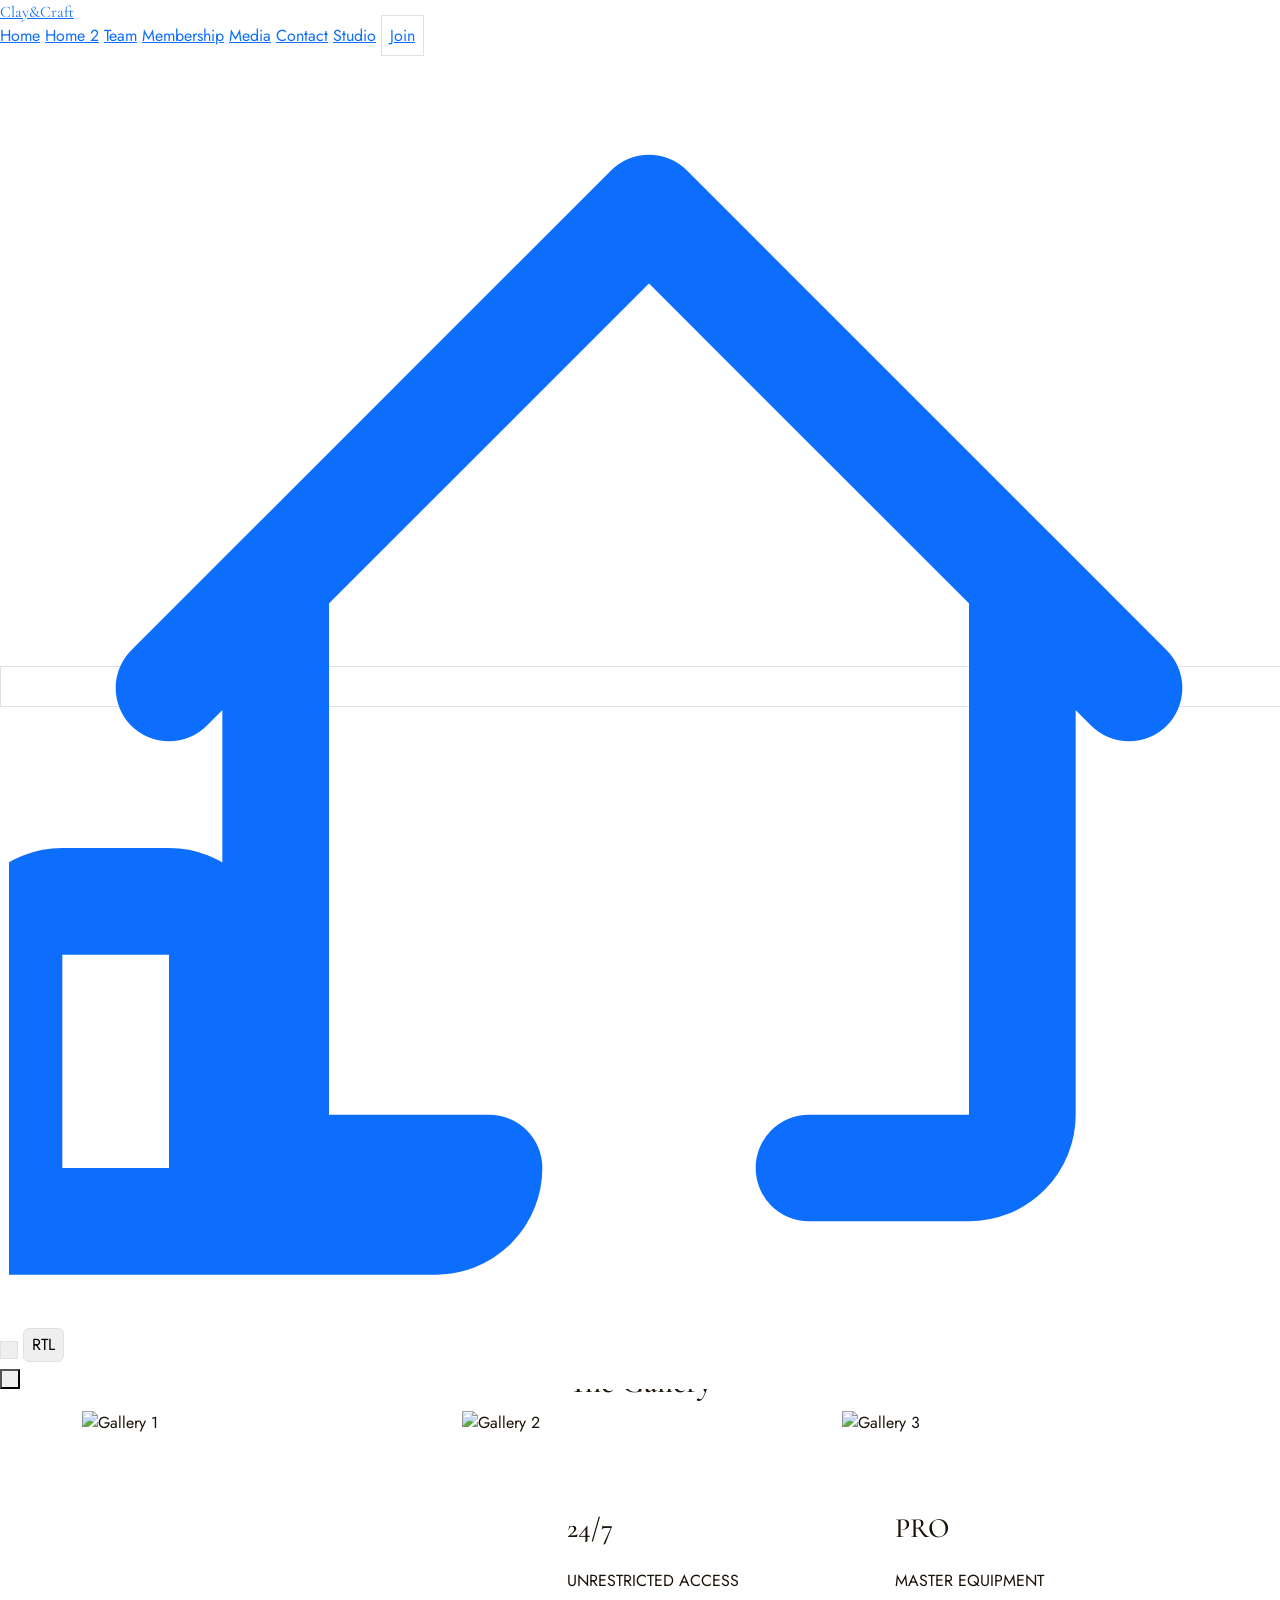
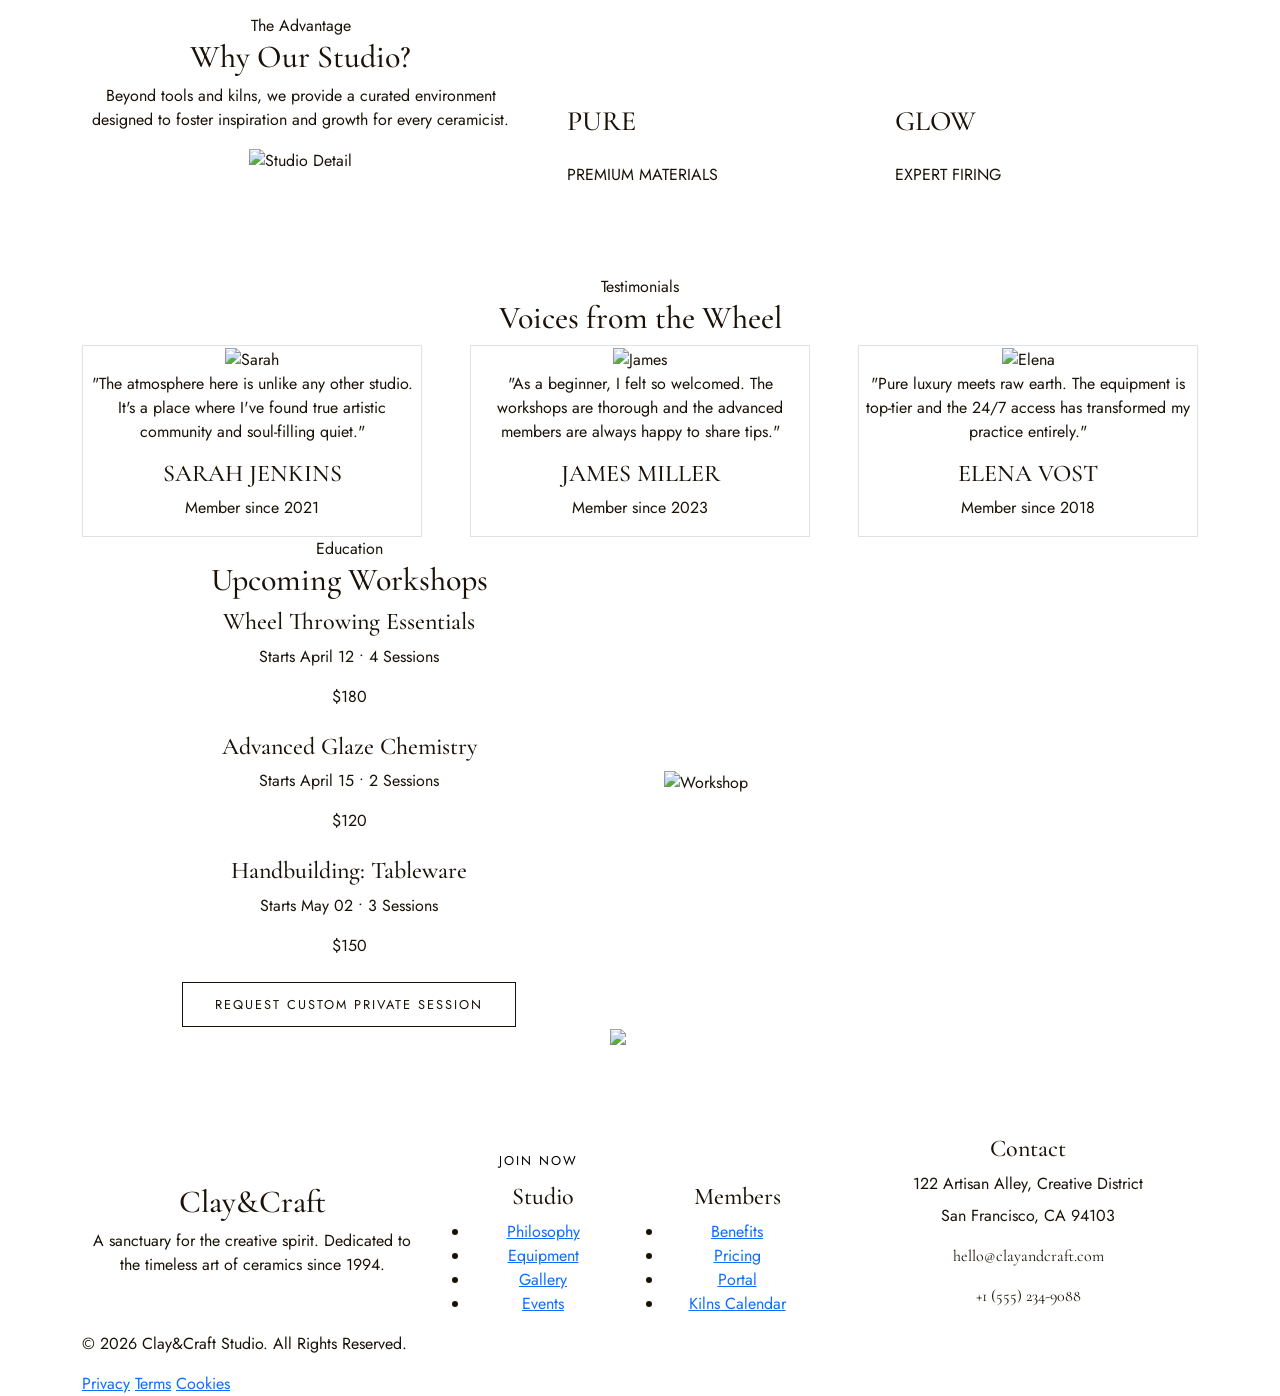
==== commit af0a1587: "ASDFVFB" ====
--- a/index.html
+++ b/index.html
@@ -42,12 +42,14 @@
     <style>
         :root {
             --bg-color: #ffffff;
+            --nav-bg-rgb: 255, 255, 255;
             --text-color: #1a1208;
             --transition-speed: 0.5s;
         }
 
         .dark {
             --bg-color: #0f172a;
+            --nav-bg-rgb: 15, 23, 42;
             --text-color: #f1ece6;
         }
 
@@ -63,16 +65,47 @@
             font-family: 'Cormorant Garamond', serif;
         }
 
-        /* Navbar transitions */
+        /* Navbar Refinements */
+        #main-nav {
+            -webkit-backdrop-filter: blur(10px);
+            backdrop-filter: blur(10px);
+            transition: all 0.3s ease-in-out;
+            background-color: transparent;
+        }
+
         .nav-scrolled {
-            background-color: var(--bg-color) !important;
-            box-shadow: 0 2px 10px rgba(0,0,0,0.1);
-            padding-top: 0.5rem !important;
-            padding-bottom: 0.5rem !important;
+            background-color: rgba(var(--nav-bg-rgb), 0.8) !important;
+            box-shadow: 0 4px 6px -1px rgba(0, 0, 0, 0.1);
+            padding-top: 0.75rem !important;
+            padding-bottom: 0.75rem !important;
         }
         
         .dark .nav-scrolled {
-            box-shadow: 0 2px 10px rgba(0,0,0,0.5);
+            background-color: rgba(15, 23, 42, 0.8) !important;
+            box-shadow: 0 4px 20px rgba(0, 0, 0, 0.4);
+            border-bottom: 1px solid rgba(255, 255, 255, 0.1);
+        }
+
+        /* Nav Link Hover Effects */
+        .nav-link-custom {
+            position: relative;
+            transition: opacity 0.3s ease;
+        }
+        .nav-link-custom::after {
+            content: '';
+            position: absolute;
+            bottom: -2px;
+            left: 0;
+            width: 0;
+            height: 1px;
+            background: currentColor;
+            transition: width 0.3s ease;
+        }
+        .nav-link-custom:hover::after {
+            width: 100%;
+        }
+        .nav-link-custom:hover {
+            opacity: 0.7;
         }
 
         /* Scroll Reveal Animation */
@@ -216,35 +249,39 @@
 <body class="light">
 
     <!-- NAVIGATION -->
-    <nav id="main-nav" class="fixed-top w-100 transition-all duration-500 py-4 px-6 md:px-12 flex items-center justify-between z-[1000]">
+    <nav id="main-nav" class="fixed-top w-100 py-6 px-6 md:px-6 xl:px-12 flex items-center justify-between z-[1550]">
         <div class="flex items-center">
-            <a href="index.html" class="display-font text-3xl font-semibold no-underline text-current">Clay&Craft</a>
+            <a href="index.html" class="display-font text-xl xl:text-3xl font-semibold no-underline text-gray-900 dark:text-white">Clay&Craft</a>
         </div>
 
-        <div class="hidden lg:flex items-center space-x-10 uppercase text-xs tracking-[3px] font-medium">
-            <a href="index.html" class="no-underline text-current hover:opacity-60 transition-opacity">Home</a>
-            <a href="home2.html" class="no-underline text-current hover:opacity-60 transition-opacity">Home 2</a>
-            <a href="team.html" class="no-underline text-current hover:opacity-60 transition-opacity">Team</a>
-            <a href="membership.html" class="no-underline text-current hover:opacity-60 transition-opacity">Membership</a>
-            <a href="media.html" class="no-underline text-current hover:opacity-60 transition-opacity">Media</a>
-            <a href="contact.html" class="no-underline text-current hover:opacity-60 transition-opacity border-b border-transparent hover:border-current transition-all">Contact</a>
-            <a href="about.html" class="no-underline text-current hover:opacity-60 transition-opacity">Studio</a>
-            <a href="history.html" class="no-underline text-current hover:opacity-60 transition-opacity">History</a>
-            <a href="register.html" class="no-underline text-current hover:opacity-60 transition-opacity">Join</a>
-            <div class="flex items-center space-x-4 border-l border-current pl-8 ml-4">
-                <button id="theme-toggle" class="p-2 border border-current rounded-full transition-all hover:scale-110" title="Toggle Theme">
-                   <div class="w-4 h-4 rounded-full bg-current"></div>
+        <div class="hidden lg:flex items-center lg:space-x-2 xl:space-x-8 uppercase lg:text-[9px] xl:text-xs lg:tracking-wider xl:tracking-[2.5px] font-medium">
+            <a href="index.html" class="nav-link-custom no-underline text-gray-900 dark:text-white border-b border-current font-bold">Home</a>
+            <a href="home2.html" class="nav-link-custom no-underline text-gray-900 dark:text-white">Home 2</a>
+            <a href="team.html" class="nav-link-custom no-underline text-gray-900 dark:text-white">Team</a>
+            <a href="membership.html" class="nav-link-custom no-underline text-gray-900 dark:text-white">Membership</a>
+            <a href="media.html" class="nav-link-custom no-underline text-gray-900 dark:text-white">Media</a>
+            <a href="contact.html" class="nav-link-custom no-underline text-gray-900 dark:text-white">Contact</a>
+            <a href="about.html" class="nav-link-custom no-underline text-gray-900 dark:text-white">Studio</a>
+            <a href="register.html" class="px-2 xl:px-5 py-2 border border-gray-900 dark:border-white text-gray-900 dark:text-white no-underline text-[8px] xl:text-[10px] tracking-wide xl:tracking-[2px] hover:bg-gray-900 hover:text-white dark:hover:bg-white dark:hover:text-night-bg transition-all uppercase font-bold">Join</a>
+            <div class="flex items-center space-x-1 xl:space-x-4 border-l border-gray-300 dark:border-gray-600 lg:pl-2 xl:pl-8 lg:ml-1 xl:ml-4">
+                <a href="dashboard.html" title="Dashboard" class="p-2 border border-gray-300 dark:border-gray-700 rounded-full transition-all hover:scale-110">
+                    <svg class="w-4 h-4 text-gray-900 dark:text-white" fill="none" stroke="currentColor" viewBox="0 0 24 24">
+                        <path stroke-linecap="round" stroke-linejoin="round" stroke-width="2" d="M3 12l2-2m0 0l7-7 7 7M5 10v10a1 1 0 001 1h3m10-11l2 2m-2-2v10a1 1 0 01-1 1h-3m-6 0a1 1 0 01-1 1h-3m-6 0a1 1 0 001-1v-4a1 1 0 011-1h2a1 1 0 011 1v4a1 1 0 001 1m-6 0h6"></path>
+                    </svg>
+                </a>
+                <button id="theme-toggle" class="p-2 border border-gray-300 dark:border-gray-600 rounded-full transition-all hover:scale-110" title="Toggle Theme">
+                   <div class="w-4 h-4 rounded-full bg-gray-900 dark:bg-white"></div>
                 </button>
-                <button id="rtl-toggle" class="text-[10px] border border-current px-2 py-1 rounded hover:bg-current hover:text-white transition-all">RTL</button>
+                <button id="rtl-toggle" class="text-[10px] border border-gray-300 dark:border-gray-600 px-2 py-1 rounded hover:bg-gray-900 hover:text-white dark:hover:bg-white dark:hover:text-gray-900 transition-all">RTL</button>
             </div>
         </div>
 
         <!-- Mobile Toggle -->
         <div class="lg:hidden flex items-center space-x-4">
             <button id="mobile-toggle" class="flex flex-col space-y-1 p-2" title="Menu">
-                <span class="w-6 h-[1px] bg-current"></span>
-                <span class="w-6 h-[1px] bg-current"></span>
-                <span class="w-6 h-[1px] bg-current"></span>
+                <span class="w-6 h-[1px] bg-gray-800 dark:bg-white"></span>
+                <span class="w-6 h-[1px] bg-gray-800 dark:bg-white"></span>
+                <span class="w-6 h-[1px] bg-gray-800 dark:bg-white"></span>
             </button>
         </div>
     </nav>
@@ -252,16 +289,15 @@
     <!-- Mobile Menu Overlay -->
     <div id="mobile-menu">
         <button id="mobile-close" class="absolute top-8 right-8 text-4xl display-font">&times;</button>
-        <div class="flex flex-col items-center space-y-8 text-2xl display-font">
-            <a href="index.html" class="no-underline text-current">Home</a>
+        <div class="flex flex-col items-center space-y-4 text-2xl display-font">
+            <a href="index.html" class="no-underline text-current font-bold">Home</a>
             <a href="home2.html" class="no-underline text-current">Home 2</a>
             <a href="team.html" class="no-underline text-current">Team</a>
             <a href="membership.html" class="no-underline text-current">Membership</a>
             <a href="media.html" class="no-underline text-current">Media</a>
             <a href="contact.html" class="no-underline text-current">Contact</a>
             <a href="about.html" class="no-underline text-current">Studio</a>
-            <a href="history.html" class="no-underline text-current">History</a>
-            <a href="register.html" class="no-underline text-current">Join</a>
+            <a href="register.html" class="w-full py-4 border border-current no-underline text-current text-center uppercase text-sm tracking-[3px] font-bold">Join</a>
             <div class="flex space-x-6 pt-8">
                 <button id="theme-toggle-mobile" class="p-3 border border-current rounded-full flex items-center justify-center">
                     <span class="text-xs uppercase tracking-widest">Theme</span>
@@ -277,11 +313,12 @@
     <main>
         
         <!-- SECTION 1: HERO -->
-        <section id="hero" class="relative h-screen w-full overflow-hidden flex items-center justify-center text-center text-white">
+        <section id="hero" class="relative h-screen w-full overflow-hidden flex items-center justify-center text-center text-white pt-24">
             <img src="https://images.unsplash.com/photo-1565193566173-7a0ee3dbe261?w=1600&q=80" alt="Pottery Hero" class="absolute inset-0 w-full h-full object-cover">
             <div class="absolute inset-0 hero-overlay"></div>
             <div class="relative z-10 px-6 max-w-4xl fade-up-init">
-                <h1 class="text-5xl md:text-8xl mb-6 font-light leading-tight">Where Clay<br>Becomes Art</h1>
+                <h1 class="text-5xl md:text-8xl mb-6 font-light leading-tight tracking-tight">Where Clay<br>Becomes Art</h1>
+                <p class="text-xs uppercase tracking-[5px] opacity-70 dark:text-white dark:opacity-90 mb-8">We believe clay is the language of the soul.</p>
                 <p class="text-lg md:text-xl font-light tracking-widest opacity-90 mb-10 mx-auto max-w-2xl">A sanctuary for traditional craftsmanship and contemporary ceramics in the heart of the city.</p>
                 <div class="flex flex-col md:flex-row items-center justify-center space-y-4 md:space-y-0 md:space-x-6">
                     <a href="#membership" class="btn-luxury-solid border-white bg-white text-black hover:bg-transparent hover:text-white">View Tiers</a>
@@ -319,7 +356,7 @@
                 <div class="row items-center g-5">
                     <div class="col-12 col-lg-6">
                         <div class="relative group overflow-hidden">
-                            <img src="https://images.unsplash.com/photo-1519710164239-da123dc3e57f?w=1000&q=80" alt="Experimental Glazing" class="w-full h-[500px] object-cover transition-transform duration-700 group-hover:scale-105">
+                            <img src="https://cornwallclay.co.uk/ceramic-glazing-pottery-decoration-techniques.jpg" alt="Experimental Glazing" class="w-full h-[500px] object-cover transition-transform duration-700 group-hover:scale-105">
                             <div class="absolute inset-0 border-2 border-current m-4 opacity-20"></div>
                         </div>
                     </div>
@@ -357,7 +394,7 @@
                 <div class="row g-4 flex-md-center" style="display:flex; flex-wrap:wrap; align-items:stretch;">
                     <!-- Basic -->
                     <div class="col-12 col-md-6 col-lg-4" style="display:flex;">
-                        <div class="membership-card h-full bg-white dark:bg-slate-800 p-8 md:p-12 text-center border dark:border-slate-700" style="display:flex; flex-direction:column; width:100%;">
+                        <div class="membership-card h-full bg-black text-white p-8 md:p-12 text-center border border-white/10" style="display:flex; flex-direction:column; width:100%;">
                             <img src="https://images.unsplash.com/photo-1493106641515-6b5631de4bb9?w=600&q=80" alt="Basic" class="w-full object-cover mb-8" style="height:200px; object-fit:cover;">
                             <h3 class="text-3xl mb-4">Artisan Basic</h3>
                             <div class="text-5xl font-light mb-6">$29<span class="text-sm opacity-60">/mo</span></div>
@@ -367,13 +404,13 @@
                                 <li>15% off workshops</li>
                                 <li>Standard glaze library</li>
                             </ul>
-                            <button class="btn-luxury w-full" style="margin-top:auto;">Select Plan</button>
+                            <button class="btn-luxury border-white text-white hover:bg-white hover:text-black w-full" style="margin-top:auto;">Select Plan</button>
                         </div>
                     </div>
                     <!-- Premium -->
                     <div class="col-12 col-md-6 col-lg-4" style="display:flex;">
-                        <div class="membership-card h-full bg-white dark:bg-slate-800 p-8 md:p-12 text-center border-2 border-current shadow-xl relative mt-4 lg:mt-[-20px]" style="display:flex; flex-direction:column; width:100%;">
-                            <span class="absolute top-0 left-1/2 -translate-x-1/2 -translate-y-1/2 bg-current text-white dark:text-night-bg px-4 py-1 text-[10px] tracking-[3px] uppercase">Most Popular</span>
+                        <div class="membership-card h-full bg-black text-white p-8 md:p-12 text-center border-2 border-white shadow-xl relative mt-4 lg:mt-[-20px]" style="display:flex; flex-direction:column; width:100%;">
+                            <span class="absolute top-0 left-1/2 -translate-x-1/2 -translate-y-1/2 bg-white text-black px-4 py-1 text-[10px] tracking-[3px] uppercase">Most Popular</span>
                             <img src="https://images.unsplash.com/photo-1565193566173-7a0ee3dbe261?w=600&q=80" alt="Premium" class="w-full object-cover mb-8" style="height:200px; object-fit:cover;">
                             <h3 class="text-3xl mb-4">Studio Premium</h3>
                             <div class="text-5xl font-light mb-6">$59<span class="text-sm opacity-60">/mo</span></div>
@@ -384,13 +421,13 @@
                                 <li>Premium glaze collection</li>
                                 <li>Kiln firing credits</li>
                             </ul>
-                            <button class="btn-luxury-solid w-full" style="margin-top:auto;">Select Plan</button>
+                            <button class="btn-luxury border-white text-white hover:bg-white hover:text-black w-full" style="margin-top:auto;">Select Plan</button>
                         </div>
                     </div>
                     <!-- Pro -->
-                    <div class="col-lg-4 col-md-12" style="display:flex;">
-                        <div class="membership-card h-full bg-white dark:bg-slate-800 p-8 md:p-12 text-center border dark:border-slate-700" style="display:flex; flex-direction:column; width:100%;">
-                            <img src="https://images.unsplash.com/photo-1578662996442-48f60103fc96?w=600&q=80" alt="Pro" class="w-full object-cover mb-8" style="height:200px; object-fit:cover;">
+                    <div class="col-12 col-md-6 col-lg-4" style="display:flex;">
+                        <div class="membership-card h-full bg-black text-white p-8 md:p-12 text-center border border-white/10" style="display:flex; flex-direction:column; width:100%;">
+                            <img src="https://www.researchdive.com/blogImages/lHxISWlW62.jpeg" alt="Pro" class="w-full object-cover mb-8" style="height:200px; object-fit:cover;">
                             <h3 class="text-3xl mb-4">Master Pro</h3>
                             <div class="text-5xl font-light mb-6">$99<span class="text-sm opacity-60">/mo</span></div>
                             <ul class="list-none p-0 mb-10 space-y-4 text-sm opacity-80">
@@ -400,7 +437,7 @@
                                 <li>Exhibition opportunities</li>
                                 <li>Guest passes</li>
                             </ul>
-                            <button class="btn-luxury w-full" style="margin-top:auto;">Select Plan</button>
+                            <button class="btn-luxury border-white text-white hover:bg-white hover:text-black w-full" style="margin-top:auto;">Select Plan</button>
                         </div>
                     </div>
                 </div>
@@ -415,31 +452,37 @@
                     <h2 class="text-4xl md:text-6xl font-light">The Gallery</h2>
                 </div>
                 
-                <div class="masonry-grid">
-                    <div class="masonry-item relative group overflow-hidden">
-                        <img src="https://images.unsplash.com/photo-1565193566173-7a0ee3dbe261?w=700&q=80" class="w-full grayscale group-hover:grayscale-0 transition-all duration-700" alt="Gallery 1">
-                        <div class="absolute inset-0 bg-black/60 opacity-0 group-hover:opacity-100 transition-opacity duration-500 flex items-center justify-center p-6">
-                            <div class="text-center text-white">
-                                <h4 class="text-2xl mb-2">Morning Light</h4>
-                                <p class="text-xs uppercase tracking-widest opacity-80">Wheel Throwing</p>
-                            </div>
-                        </div>
-                    </div>
-                    <div class="masonry-item relative group overflow-hidden">
-                        <img src="https://images.unsplash.com/photo-1481349518771-20055b2a7b24?w=700&q=80" class="w-full grayscale group-hover:grayscale-0 transition-all duration-700" alt="Gallery 2">
-                        <div class="absolute inset-0 bg-black/60 opacity-0 group-hover:opacity-100 transition-opacity duration-500 flex items-center justify-center p-6">
-                            <div class="text-center text-white">
-                                <h4 class="text-2xl mb-2">The Texture</h4>
-                                <p class="text-xs uppercase tracking-widest opacity-80">Hand Building</p>
-                            </div>
-                        </div>
-                    </div>
-                    <div class="masonry-item relative group overflow-hidden">
-                        <img src="https://images.unsplash.com/photo-1610701596007-11502861dcfa?w=700&q=80" class="w-full grayscale group-hover:grayscale-0 transition-all duration-700" alt="Gallery 3">
-                        <div class="absolute inset-0 bg-black/60 opacity-0 group-hover:opacity-100 transition-opacity duration-500 flex items-center justify-center p-6">
-                            <div class="text-center text-white">
-                                <h4 class="text-2xl mb-2">Quiet Moments</h4>
-                                <p class="text-xs uppercase tracking-widest opacity-80">Glazing Station</p>
+                <div class="row g-4">
+                    <div class="col-12 col-md-4">
+                        <div class="relative group overflow-hidden h-[400px]">
+                            <img src="https://images.unsplash.com/photo-1565193566173-7a0ee3dbe261?w=700&q=80" class="w-full h-full object-cover grayscale group-hover:grayscale-0 transition-all duration-700" alt="Gallery 1">
+                            <div class="absolute inset-0 bg-black/60 opacity-0 group-hover:opacity-100 transition-opacity duration-500 flex items-center justify-center p-6">
+                                <div class="text-center text-white">
+                                    <h4 class="text-2xl mb-2">Morning Light</h4>
+                                    <p class="text-xs uppercase tracking-widest opacity-80">Wheel Throwing</p>
+                                </div>
+                            </div>
+                        </div>
+                    </div>
+                    <div class="col-12 col-md-4">
+                        <div class="relative group overflow-hidden h-[400px]">
+                            <img src="https://images.unsplash.com/photo-1481349518771-20055b2a7b24?w=700&q=80" class="w-full h-full object-cover grayscale group-hover:grayscale-0 transition-all duration-700" alt="Gallery 2">
+                            <div class="absolute inset-0 bg-black/60 opacity-0 group-hover:opacity-100 transition-opacity duration-500 flex items-center justify-center p-6">
+                                <div class="text-center text-white">
+                                    <h4 class="text-2xl mb-2">The Texture</h4>
+                                    <p class="text-xs uppercase tracking-widest opacity-80">Hand Building</p>
+                                </div>
+                            </div>
+                        </div>
+                    </div>
+                    <div class="col-12 col-md-4">
+                        <div class="relative group overflow-hidden h-[400px]">
+                            <img src="https://images.unsplash.com/photo-1610701596007-11502861dcfa?w=700&q=80" class="w-full h-full object-cover grayscale group-hover:grayscale-0 transition-all duration-700" alt="Gallery 3">
+                            <div class="absolute inset-0 bg-black/60 opacity-0 group-hover:opacity-100 transition-opacity duration-500 flex items-center justify-center p-6">
+                                <div class="text-center text-white">
+                                    <h4 class="text-2xl mb-2">Quiet Moments</h4>
+                                    <p class="text-xs uppercase tracking-widest opacity-80">Glazing Station</p>
+                                </div>
                             </div>
                         </div>
                     </div>
@@ -643,14 +686,14 @@
     <script>
         // --- THEME MANAGEMENT ---
         const themeToggles = [document.getElementById('theme-toggle'), document.getElementById('theme-toggle-mobile')];
-        const body = document.body;
+        const html = document.documentElement;
 
         function setTheme(isDark) {
             if (isDark) {
-                body.classList.add('dark');
+                html.classList.add('dark');
                 localStorage.setItem('theme', 'dark');
             } else {
-                body.classList.remove('dark');
+                html.classList.remove('dark');
                 localStorage.setItem('theme', 'light');
             }
         }
@@ -663,13 +706,12 @@
 
         themeToggles.forEach(btn => {
             btn.addEventListener('click', () => {
-                setTheme(!body.classList.contains('dark'));
+                setTheme(!html.classList.contains('dark'));
             });
         });
 
         // --- RTL MANAGEMENT ---
         const rtlToggles = [document.getElementById('rtl-toggle'), document.getElementById('rtl-toggle-mobile')];
-        const html = document.documentElement;
 
         function setRTL(isRTL) {
             if (isRTL) {
@@ -696,28 +738,39 @@
 
         // --- NAVBAR SCROLL EFFECT ---
         const nav = document.getElementById('main-nav');
-        window.addEventListener('scroll', () => {
-            if (window.scrollY > 50) {
-                nav.classList.add('nav-scrolled');
+        function updateNavStyles() {
+            const isScrolled = window.scrollY > 50;
+            const isDark = html.classList.contains('dark');
+            
+            nav.classList.toggle('nav-scrolled', isScrolled);
+            nav.classList.toggle('bg-white', !isDark);
+            nav.classList.toggle('bg-night-bg', isDark);
+            nav.classList.toggle('text-gray-900', !isDark);
+            nav.classList.toggle('text-white', isDark);
+            
+            if (isScrolled) {
+                nav.classList.remove('py-6');
+                nav.classList.add('py-4');
+            } else {
                 nav.classList.remove('py-4');
-                nav.classList.add('py-2');
-                if (!body.classList.contains('dark')) {
-                    nav.classList.add('text-black');
-                } else {
-                    nav.classList.add('text-white');
+                nav.classList.add('py-6');
+            }
+        }
+        
+        window.addEventListener('scroll', updateNavStyles);
+        
+        // Listen for theme changes to update nav colors
+        const observer = new MutationObserver((mutations) => {
+            mutations.forEach((mutation) => {
+                if (mutation.attributeName === 'class') {
+                    updateNavStyles();
                 }
-                // Hero is text-white, when scrolling we transition to current theme text color
-                nav.classList.remove('text-white'); // ensure it follows theme color
-            } else {
-                nav.classList.remove('nav-scrolled');
-                nav.classList.add('py-4');
-                nav.classList.remove('py-2');
-                // Transparent state: we want white text if on hero
-                nav.classList.add('text-white');
-            }
+            });
         });
-        // Set initial state
-        if (window.scrollY < 50) nav.classList.add('text-white');
+        observer.observe(html, { attributes: true });
+        
+        // Initial call
+        updateNavStyles();
 
         // --- MOBILE MENU ---
         const mobileToggle = document.getElementById('mobile-toggle');
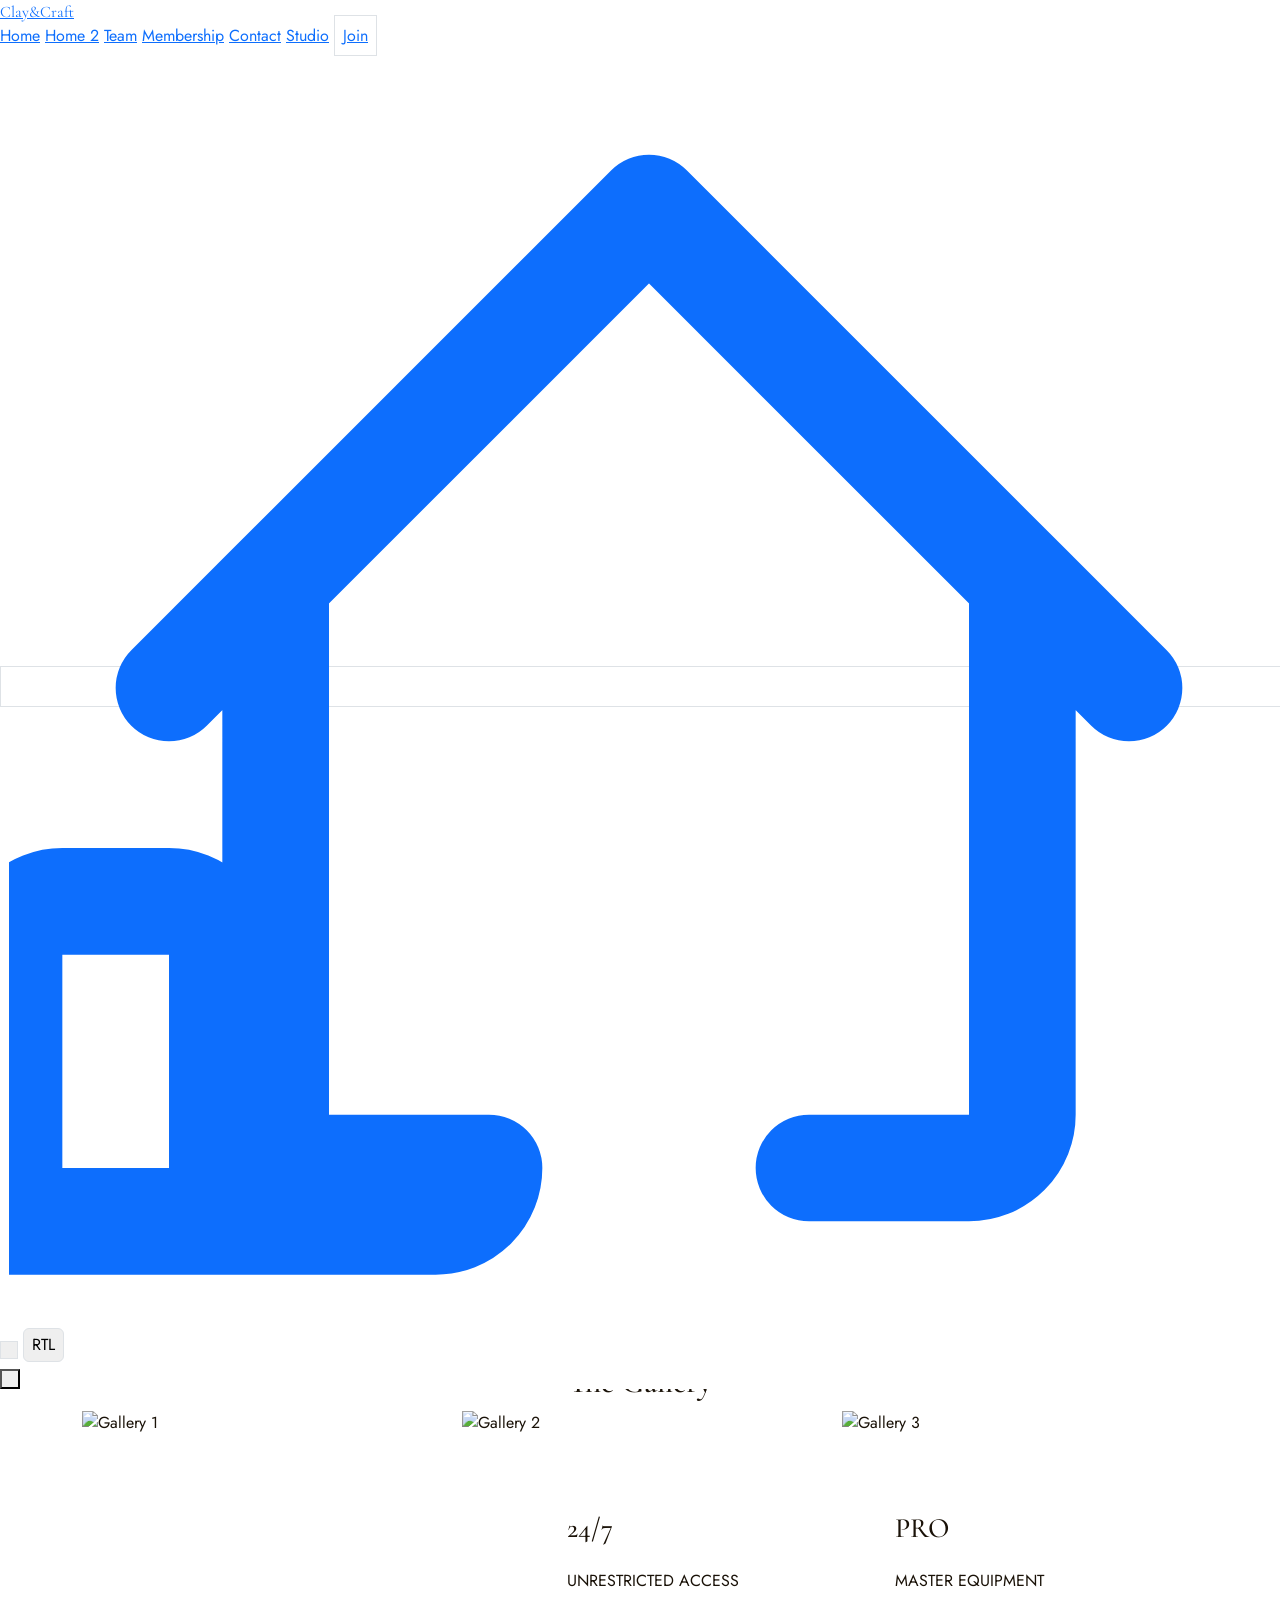
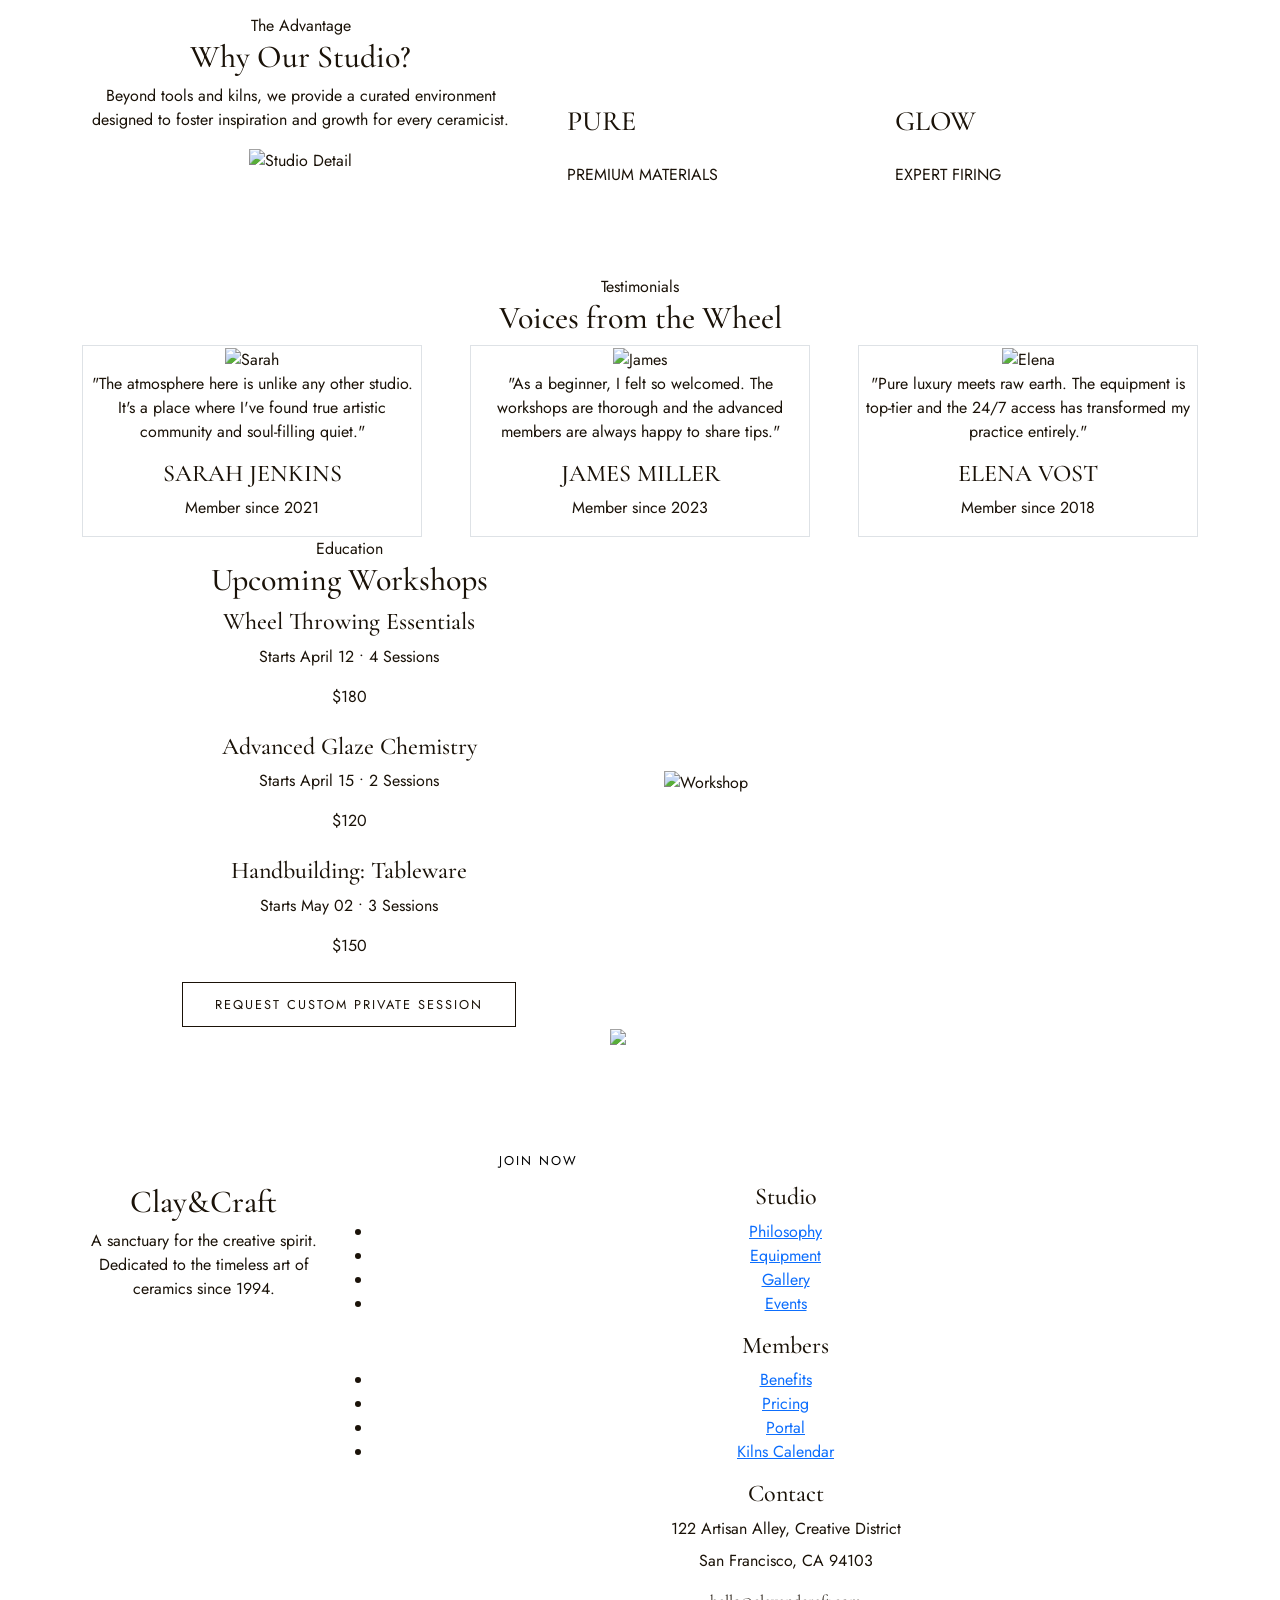
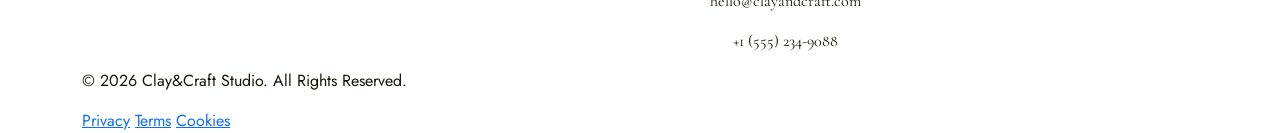
==== commit ffd96a82: "Add files via upload" ====
--- a/index.html
+++ b/index.html
@@ -219,7 +219,7 @@
             z-index: -1;
         }
         .btn-luxury:hover {
-            color: var(--bg-color);
+            color: var(--bg-color) !important;
         }
         .btn-luxury:hover::before {
             width: 100%;
@@ -259,7 +259,7 @@
             <a href="home2.html" class="nav-link-custom no-underline text-gray-900 dark:text-white">Home 2</a>
             <a href="team.html" class="nav-link-custom no-underline text-gray-900 dark:text-white">Team</a>
             <a href="membership.html" class="nav-link-custom no-underline text-gray-900 dark:text-white">Membership</a>
-            <a href="media.html" class="nav-link-custom no-underline text-gray-900 dark:text-white">Media</a>
+
             <a href="contact.html" class="nav-link-custom no-underline text-gray-900 dark:text-white">Contact</a>
             <a href="about.html" class="nav-link-custom no-underline text-gray-900 dark:text-white">Studio</a>
             <a href="register.html" class="px-2 xl:px-5 py-2 border border-gray-900 dark:border-white text-gray-900 dark:text-white no-underline text-[8px] xl:text-[10px] tracking-wide xl:tracking-[2px] hover:bg-gray-900 hover:text-white dark:hover:bg-white dark:hover:text-night-bg transition-all uppercase font-bold">Join</a>
@@ -287,14 +287,14 @@
     </nav>
 
     <!-- Mobile Menu Overlay -->
-    <div id="mobile-menu">
+    <div id="mobile-menu" class="text-clay-dark dark:text-night-text">
         <button id="mobile-close" class="absolute top-8 right-8 text-4xl display-font">&times;</button>
         <div class="flex flex-col items-center space-y-4 text-2xl display-font">
             <a href="index.html" class="no-underline text-current font-bold">Home</a>
             <a href="home2.html" class="no-underline text-current">Home 2</a>
             <a href="team.html" class="no-underline text-current">Team</a>
             <a href="membership.html" class="no-underline text-current">Membership</a>
-            <a href="media.html" class="no-underline text-current">Media</a>
+
             <a href="contact.html" class="no-underline text-current">Contact</a>
             <a href="about.html" class="no-underline text-current">Studio</a>
             <a href="register.html" class="w-full py-4 border border-current no-underline text-current text-center uppercase text-sm tracking-[3px] font-bold">Join</a>
@@ -321,8 +321,8 @@
                 <p class="text-xs uppercase tracking-[5px] opacity-70 dark:text-white dark:opacity-90 mb-8">We believe clay is the language of the soul.</p>
                 <p class="text-lg md:text-xl font-light tracking-widest opacity-90 mb-10 mx-auto max-w-2xl">A sanctuary for traditional craftsmanship and contemporary ceramics in the heart of the city.</p>
                 <div class="flex flex-col md:flex-row items-center justify-center space-y-4 md:space-y-0 md:space-x-6">
-                    <a href="#membership" class="btn-luxury-solid border-white bg-white text-black hover:bg-transparent hover:text-white">View Tiers</a>
-                    <a href="#workshops" class="btn-luxury border-white text-white hover:bg-white hover:text-black">Book Workshop</a>
+                    <a href="#membership" class="btn-luxury-solid border-white bg-white text-black hover:bg-transparent hover:text-white w-64">View Tiers</a>
+                    <a href="#workshops" class="btn-luxury border-white text-white w-64">Book Workshop</a>
                 </div>
             </div>
         </section>
@@ -404,7 +404,7 @@
                                 <li>15% off workshops</li>
                                 <li>Standard glaze library</li>
                             </ul>
-                            <button class="btn-luxury border-white text-white hover:bg-white hover:text-black w-full" style="margin-top:auto;">Select Plan</button>
+                            <button class="btn-luxury border-white text-white w-full" style="margin-top:auto;">Select Plan</button>
                         </div>
                     </div>
                     <!-- Premium -->
@@ -421,7 +421,7 @@
                                 <li>Premium glaze collection</li>
                                 <li>Kiln firing credits</li>
                             </ul>
-                            <button class="btn-luxury border-white text-white hover:bg-white hover:text-black w-full" style="margin-top:auto;">Select Plan</button>
+                            <button class="btn-luxury border-white text-white w-full" style="margin-top:auto;">Select Plan</button>
                         </div>
                     </div>
                     <!-- Pro -->
@@ -437,7 +437,7 @@
                                 <li>Exhibition opportunities</li>
                                 <li>Guest passes</li>
                             </ul>
-                            <button class="btn-luxury border-white text-white hover:bg-white hover:text-black w-full" style="margin-top:auto;">Select Plan</button>
+                            <button class="btn-luxury border-white text-white w-full" style="margin-top:auto;">Select Plan</button>
                         </div>
                     </div>
                 </div>
@@ -639,36 +639,48 @@
     <footer class="bg-night-bg text-night-text py-20 px-6 md:px-12 border-t border-white/5">
         <div class="container mx-auto">
             <div class="row g-5">
-                <div class="col-lg-4 col-md-12 text-md-center">
+                <!-- Column 1: Logo & Mission -->
+                <div class="col-lg-3 col-12 text-center md:text-left">
                     <h2 class="display-font text-4xl mb-6">Clay&Craft</h2>
-                    <p class="opacity-60 max-w-xs mx-md-auto leading-relaxed mb-8">
+                    <p class="opacity-60 max-w-xs mx-auto md:mx-0 leading-relaxed mb-8">
                         A sanctuary for the creative spirit. Dedicated to the timeless art of ceramics since 1994.
                     </p>
                 </div>
-                <div class="col-lg-2 col-md-4 col-6 text-md-center">
-                    <h4 class="text-xs uppercase tracking-[3px] mb-8 font-bold">Studio</h4>
-                    <ul class="list-none p-0 space-y-4 text-xs opacity-60">
-                        <li><a href="#" class="no-underline text-current hover:opacity-100 transition-opacity">Philosophy</a></li>
-                        <li><a href="#" class="no-underline text-current hover:opacity-100 transition-opacity">Equipment</a></li>
-                        <li><a href="#" class="no-underline text-current hover:opacity-100 transition-opacity">Gallery</a></li>
-                        <li><a href="#" class="no-underline text-current hover:opacity-100 transition-opacity">Events</a></li>
-                    </ul>
-                </div>
-                <div class="col-lg-2 col-md-4 col-6 text-md-center">
-                    <h4 class="text-xs uppercase tracking-[3px] mb-8 font-bold">Members</h4>
-                    <ul class="list-none p-0 space-y-4 text-xs opacity-60">
-                        <li><a href="#" class="no-underline text-current hover:opacity-100 transition-opacity">Benefits</a></li>
-                        <li><a href="#" class="no-underline text-current hover:opacity-100 transition-opacity">Pricing</a></li>
-                        <li><a href="#" class="no-underline text-current hover:opacity-100 transition-opacity">Portal</a></li>
-                        <li><a href="#" class="no-underline text-current hover:opacity-100 transition-opacity">Kilns Calendar</a></li>
-                    </ul>
-                </div>
-                <div class="col-lg-4 col-md-4 col-12 text-md-center mt-md-5 mt-lg-0">
-                    <h4 class="text-xs uppercase tracking-[3px] mb-8 font-bold">Contact</h4>
-                    <p class="text-xs opacity-60 mb-2">122 Artisan Alley, Creative District</p>
-                    <p class="text-xs opacity-60 mb-8">San Francisco, CA 94103</p>
-                    <p class="text-xl display-font font-light">hello@clayandcraft.com</p>
-                    <p class="text-xl display-font font-light">+1 (555) 234-9088</p>
+                
+                <!-- Column 2: Studio, Members, Contact (Flexible Grid) -->
+                <div class="col-lg-9 col-12">
+                    <div class="grid grid-cols-1 md:grid-cols-3 gap-12 text-center md:text-left items-start">
+                        <!-- STUDIO -->
+                        <div>
+                            <h4 class="text-xs uppercase tracking-[3px] mb-8 font-bold">Studio</h4>
+                            <ul class="list-none p-0 space-y-4 text-xs opacity-60">
+                                <li><a href="#" class="no-underline text-current hover:opacity-100 transition-opacity">Philosophy</a></li>
+                                <li><a href="#" class="no-underline text-current hover:opacity-100 transition-opacity">Equipment</a></li>
+                                <li><a href="#" class="no-underline text-current hover:opacity-100 transition-opacity">Gallery</a></li>
+                                <li><a href="#" class="no-underline text-current hover:opacity-100 transition-opacity">Events</a></li>
+                            </ul>
+                        </div>
+                        
+                        <!-- MEMBERS -->
+                        <div>
+                            <h4 class="text-xs uppercase tracking-[3px] mb-8 font-bold">Members</h4>
+                            <ul class="list-none p-0 space-y-4 text-xs opacity-60">
+                                <li><a href="#" class="no-underline text-current hover:opacity-100 transition-opacity">Benefits</a></li>
+                                <li><a href="#" class="no-underline text-current hover:opacity-100 transition-opacity">Pricing</a></li>
+                                <li><a href="#" class="no-underline text-current hover:opacity-100 transition-opacity">Portal</a></li>
+                                <li><a href="#" class="no-underline text-current hover:opacity-100 transition-opacity">Kilns Calendar</a></li>
+                            </ul>
+                        </div>
+                        
+                        <!-- CONTACT -->
+                        <div>
+                            <h4 class="text-xs uppercase tracking-[3px] mb-8 font-bold">Contact</h4>
+                            <p class="text-xs opacity-60 mb-2">122 Artisan Alley, Creative District</p>
+                            <p class="text-xs opacity-60 mb-8">San Francisco, CA 94103</p>
+                            <p class="text-xl display-font font-light">hello@clayandcraft.com</p>
+                            <p class="text-xl display-font font-light">+1 (555) 234-9088</p>
+                        </div>
+                    </div>
                 </div>
             </div>
             <div class="mt-20 pt-8 border-t border-white/5 flex flex-col md:flex-row justify-between items-center space-y-4 md:space-y-0 opacity-40 text-[10px] tracking-[2px] uppercase">
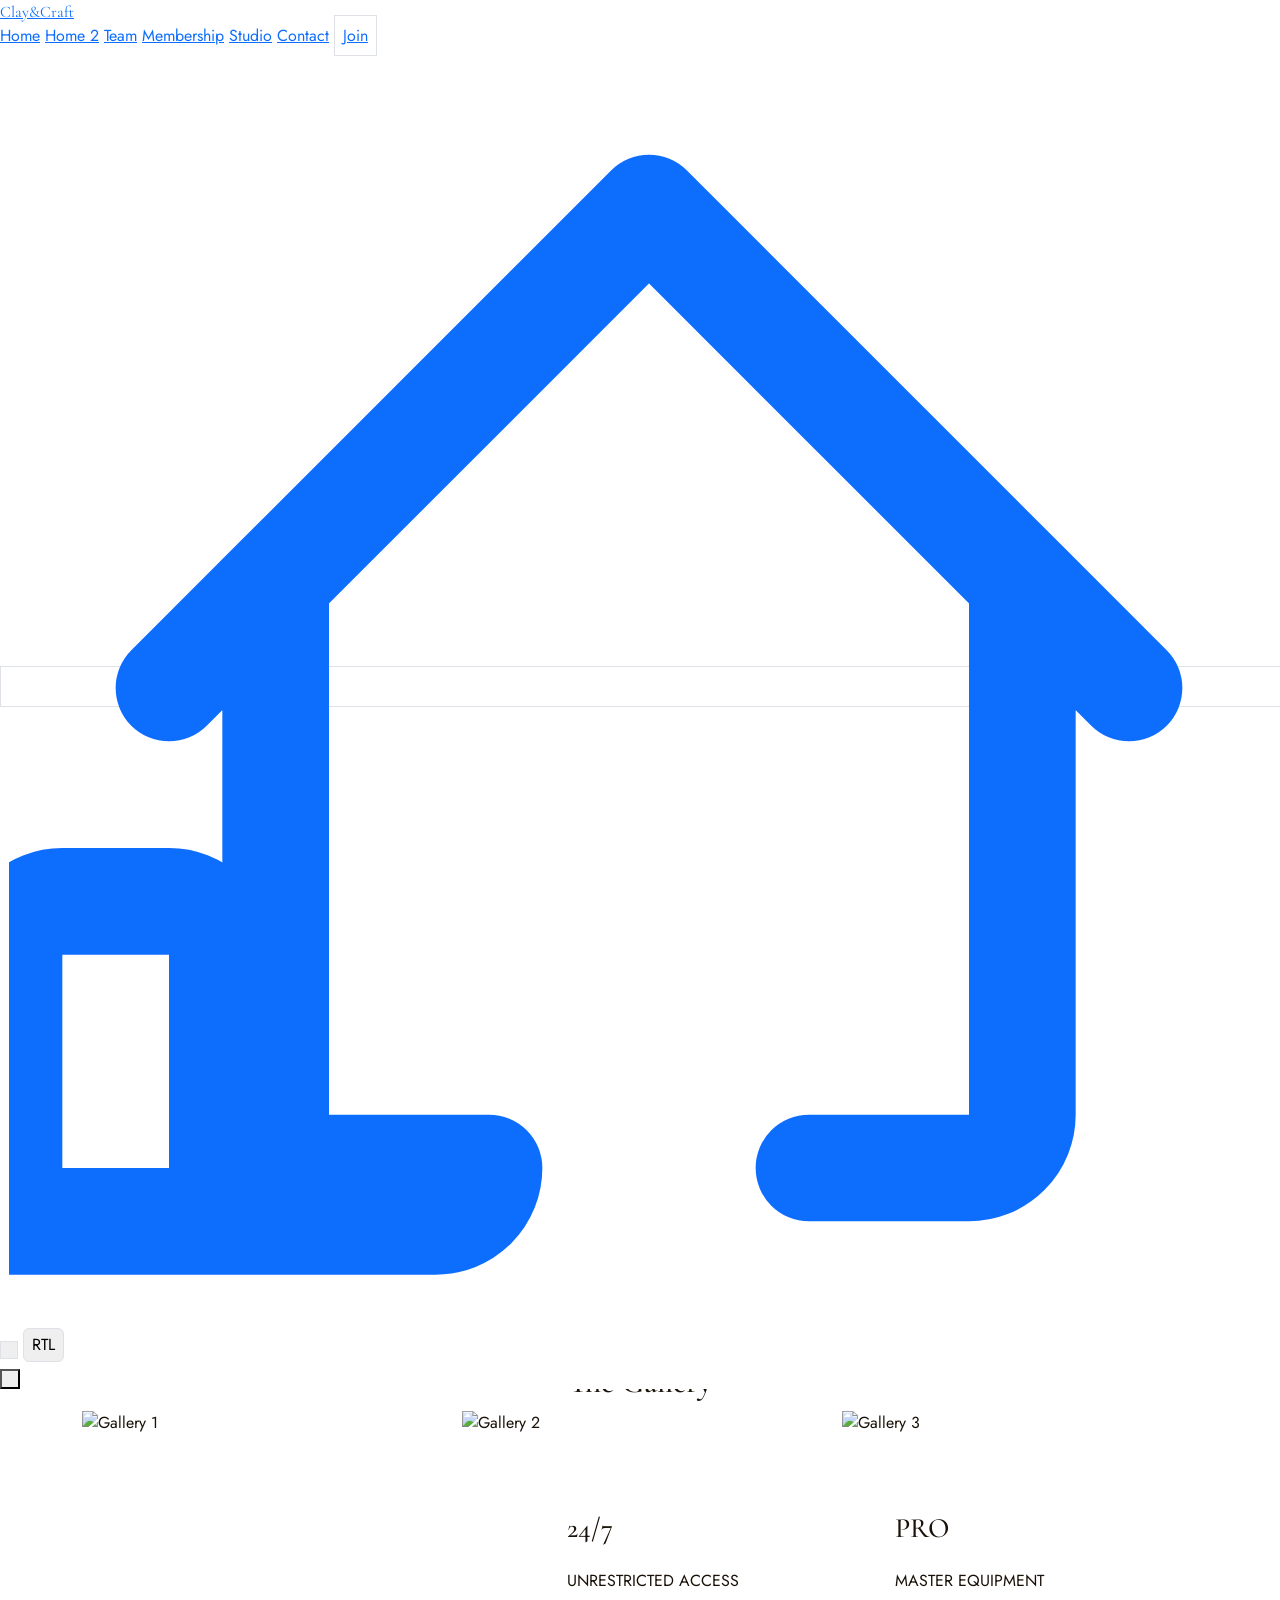
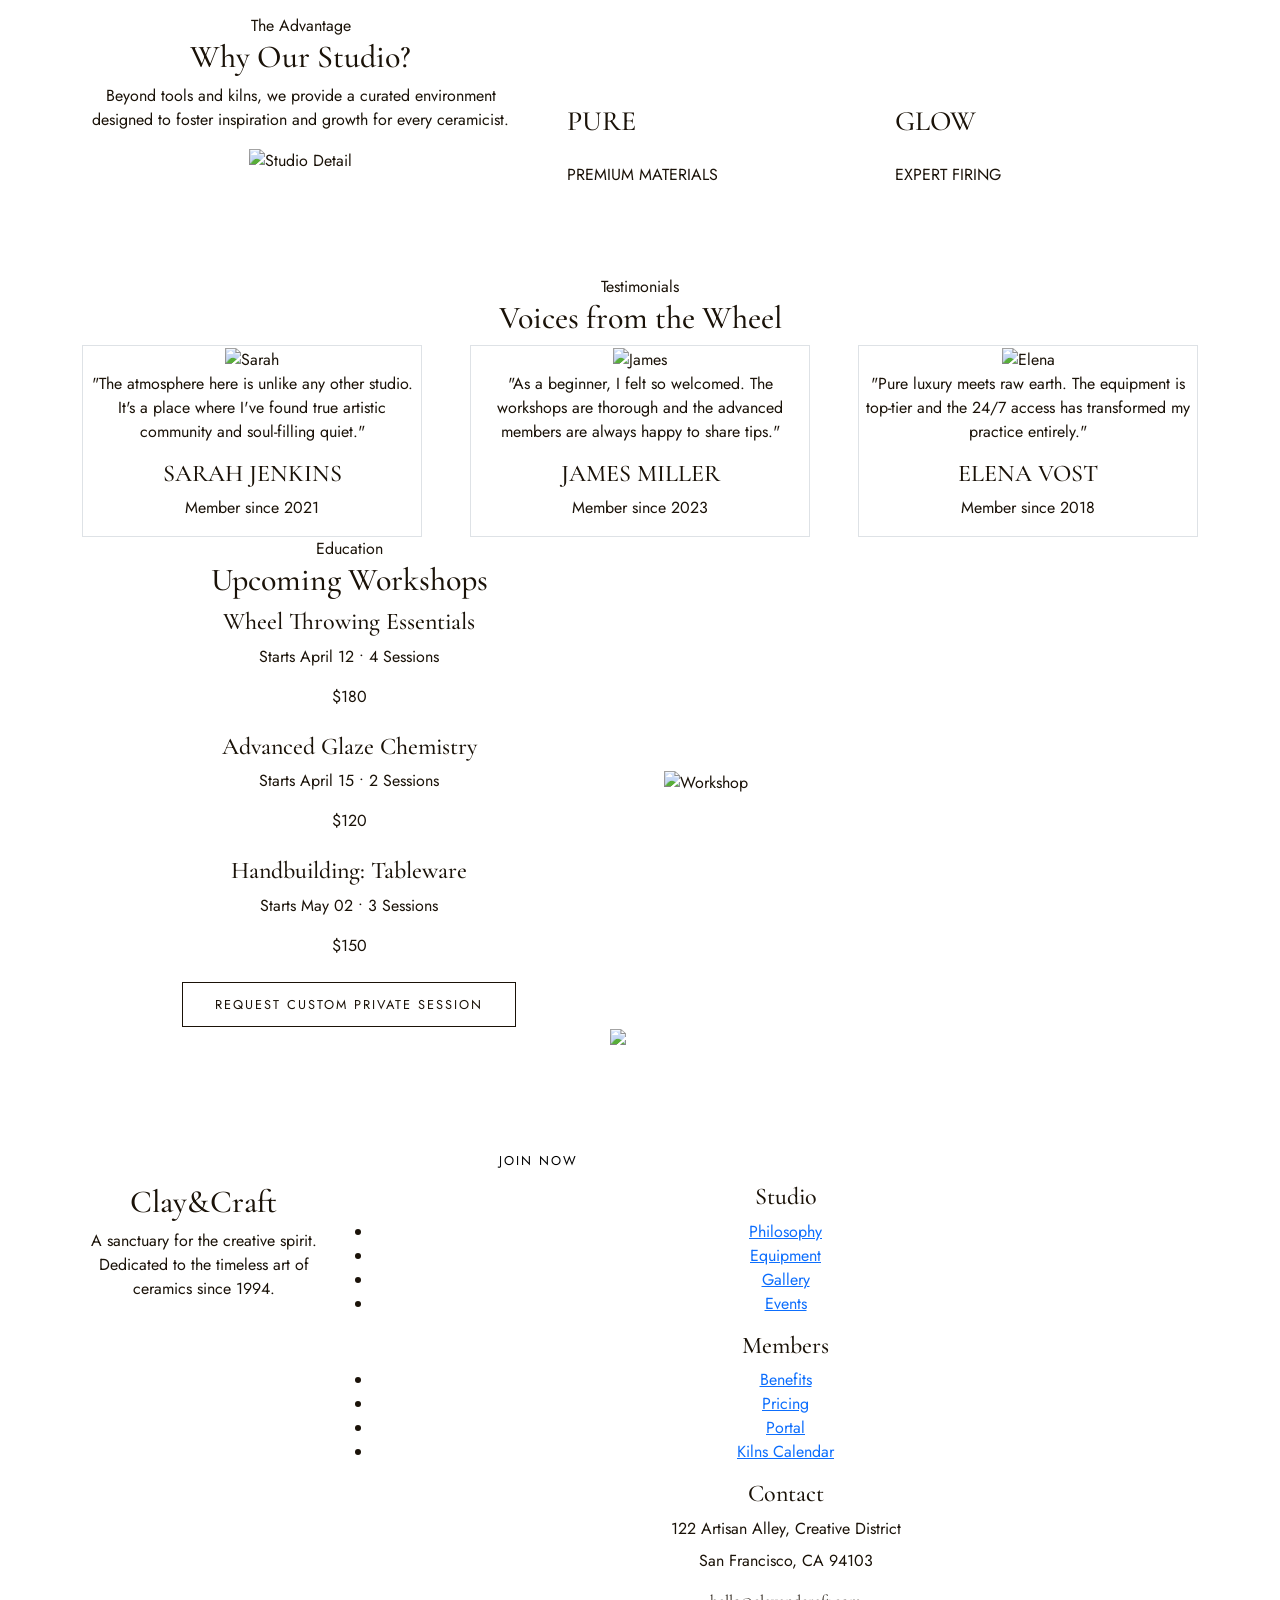
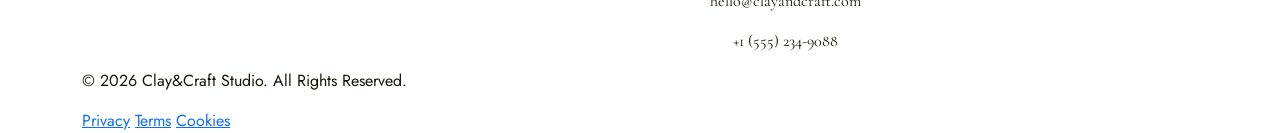
==== commit 5e87efc6: "Add files via upload" ====
--- a/index.html
+++ b/index.html
@@ -260,8 +260,8 @@
             <a href="team.html" class="nav-link-custom no-underline text-gray-900 dark:text-white">Team</a>
             <a href="membership.html" class="nav-link-custom no-underline text-gray-900 dark:text-white">Membership</a>
 
-            <a href="contact.html" class="nav-link-custom no-underline text-gray-900 dark:text-white">Contact</a>
-            <a href="about.html" class="nav-link-custom no-underline text-gray-900 dark:text-white">Studio</a>
+           
+            <a href="about.html" class="nav-link-custom no-underline text-gray-900 dark:text-white">Studio</a>  <a href="contact.html" class="nav-link-custom no-underline text-gray-900 dark:text-white">Contact</a>
             <a href="register.html" class="px-2 xl:px-5 py-2 border border-gray-900 dark:border-white text-gray-900 dark:text-white no-underline text-[8px] xl:text-[10px] tracking-wide xl:tracking-[2px] hover:bg-gray-900 hover:text-white dark:hover:bg-white dark:hover:text-night-bg transition-all uppercase font-bold">Join</a>
             <div class="flex items-center space-x-1 xl:space-x-4 border-l border-gray-300 dark:border-gray-600 lg:pl-2 xl:pl-8 lg:ml-1 xl:ml-4">
                 <a href="dashboard.html" title="Dashboard" class="p-2 border border-gray-300 dark:border-gray-700 rounded-full transition-all hover:scale-110">
@@ -289,16 +289,16 @@
     <!-- Mobile Menu Overlay -->
     <div id="mobile-menu" class="text-clay-dark dark:text-night-text">
         <button id="mobile-close" class="absolute top-8 right-8 text-4xl display-font">&times;</button>
-        <div class="flex flex-col items-center space-y-4 text-2xl display-font">
+        <div class="flex flex-col items-center space-y-2 text-2xl display-font">
             <a href="index.html" class="no-underline text-current font-bold">Home</a>
             <a href="home2.html" class="no-underline text-current">Home 2</a>
             <a href="team.html" class="no-underline text-current">Team</a>
             <a href="membership.html" class="no-underline text-current">Membership</a>
-
+            <a href="dashboard.html" class="no-underline text-current">Dashboard</a>
             <a href="contact.html" class="no-underline text-current">Contact</a>
             <a href="about.html" class="no-underline text-current">Studio</a>
             <a href="register.html" class="w-full py-4 border border-current no-underline text-current text-center uppercase text-sm tracking-[3px] font-bold">Join</a>
-            <div class="flex space-x-6 pt-8">
+            <div class="flex space-x-6 pt-6">
                 <button id="theme-toggle-mobile" class="p-3 border border-current rounded-full flex items-center justify-center">
                     <span class="text-xs uppercase tracking-widest">Theme</span>
                 </button>
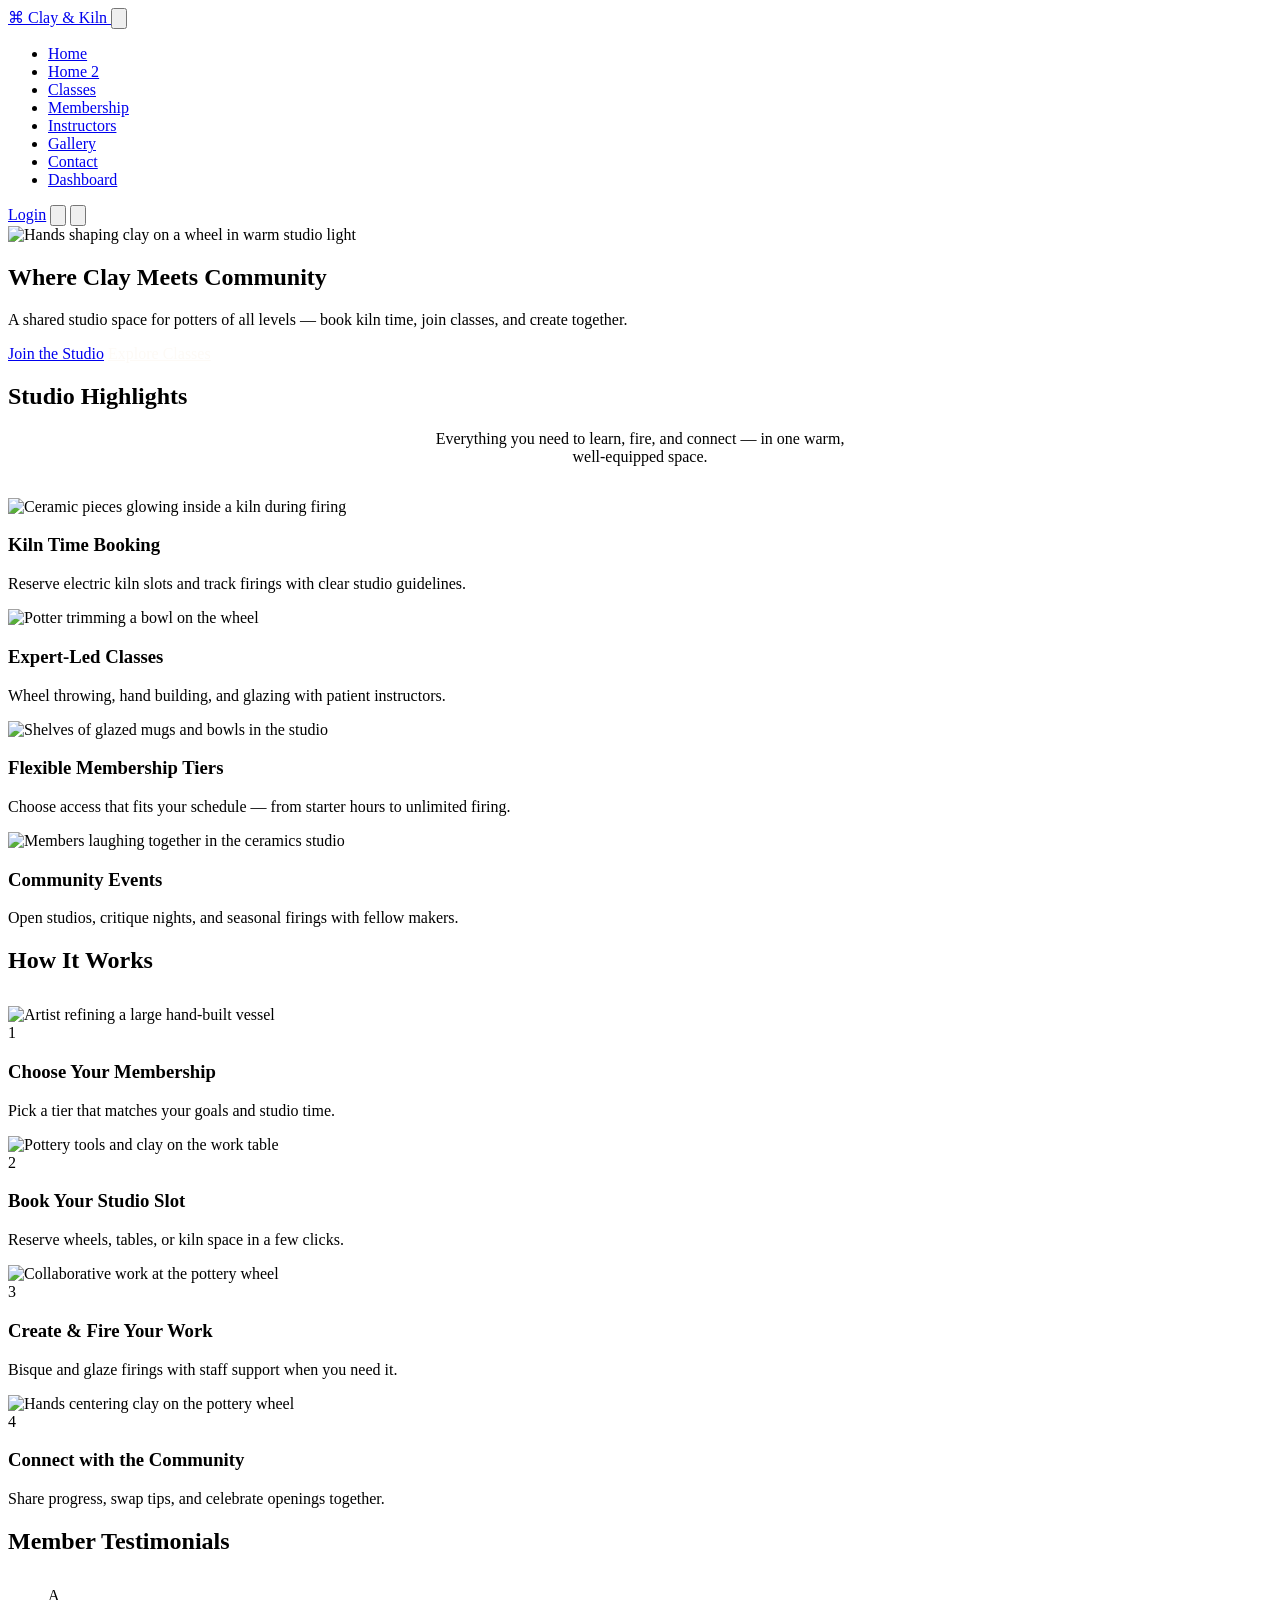
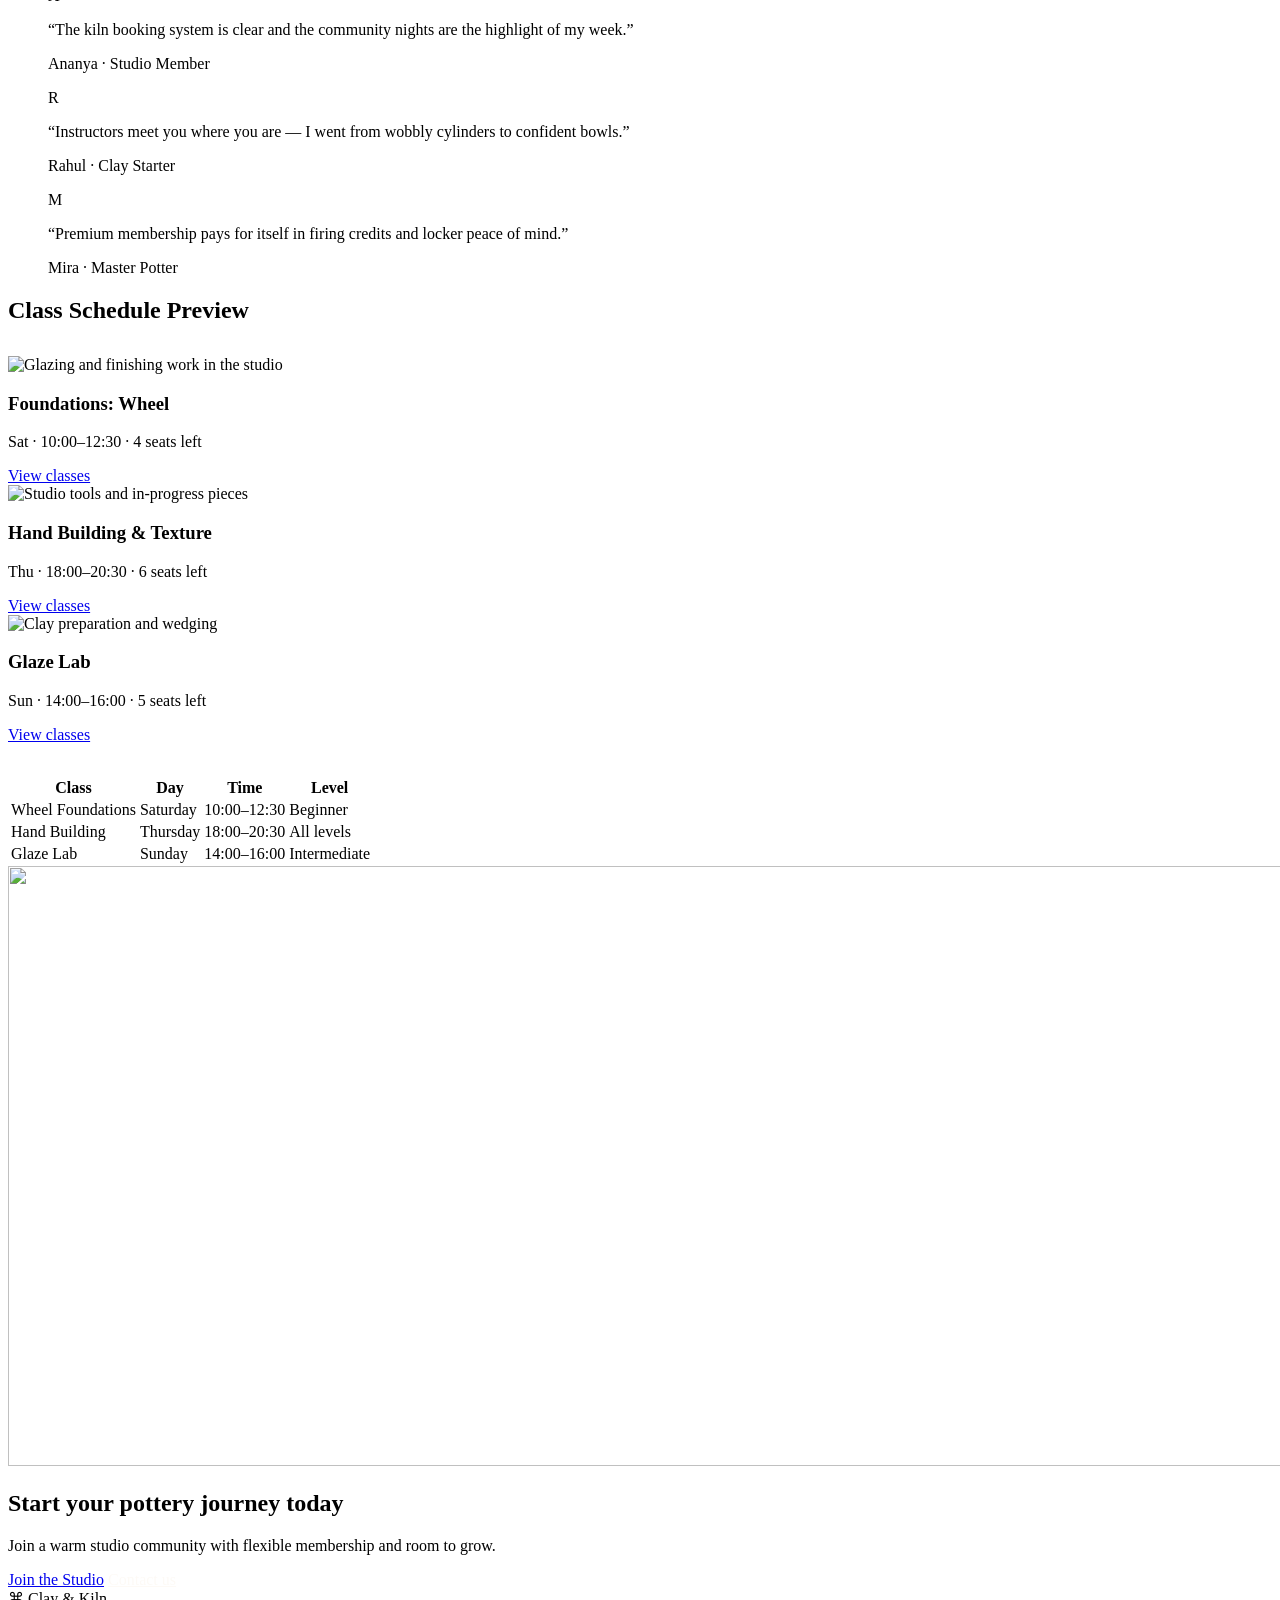
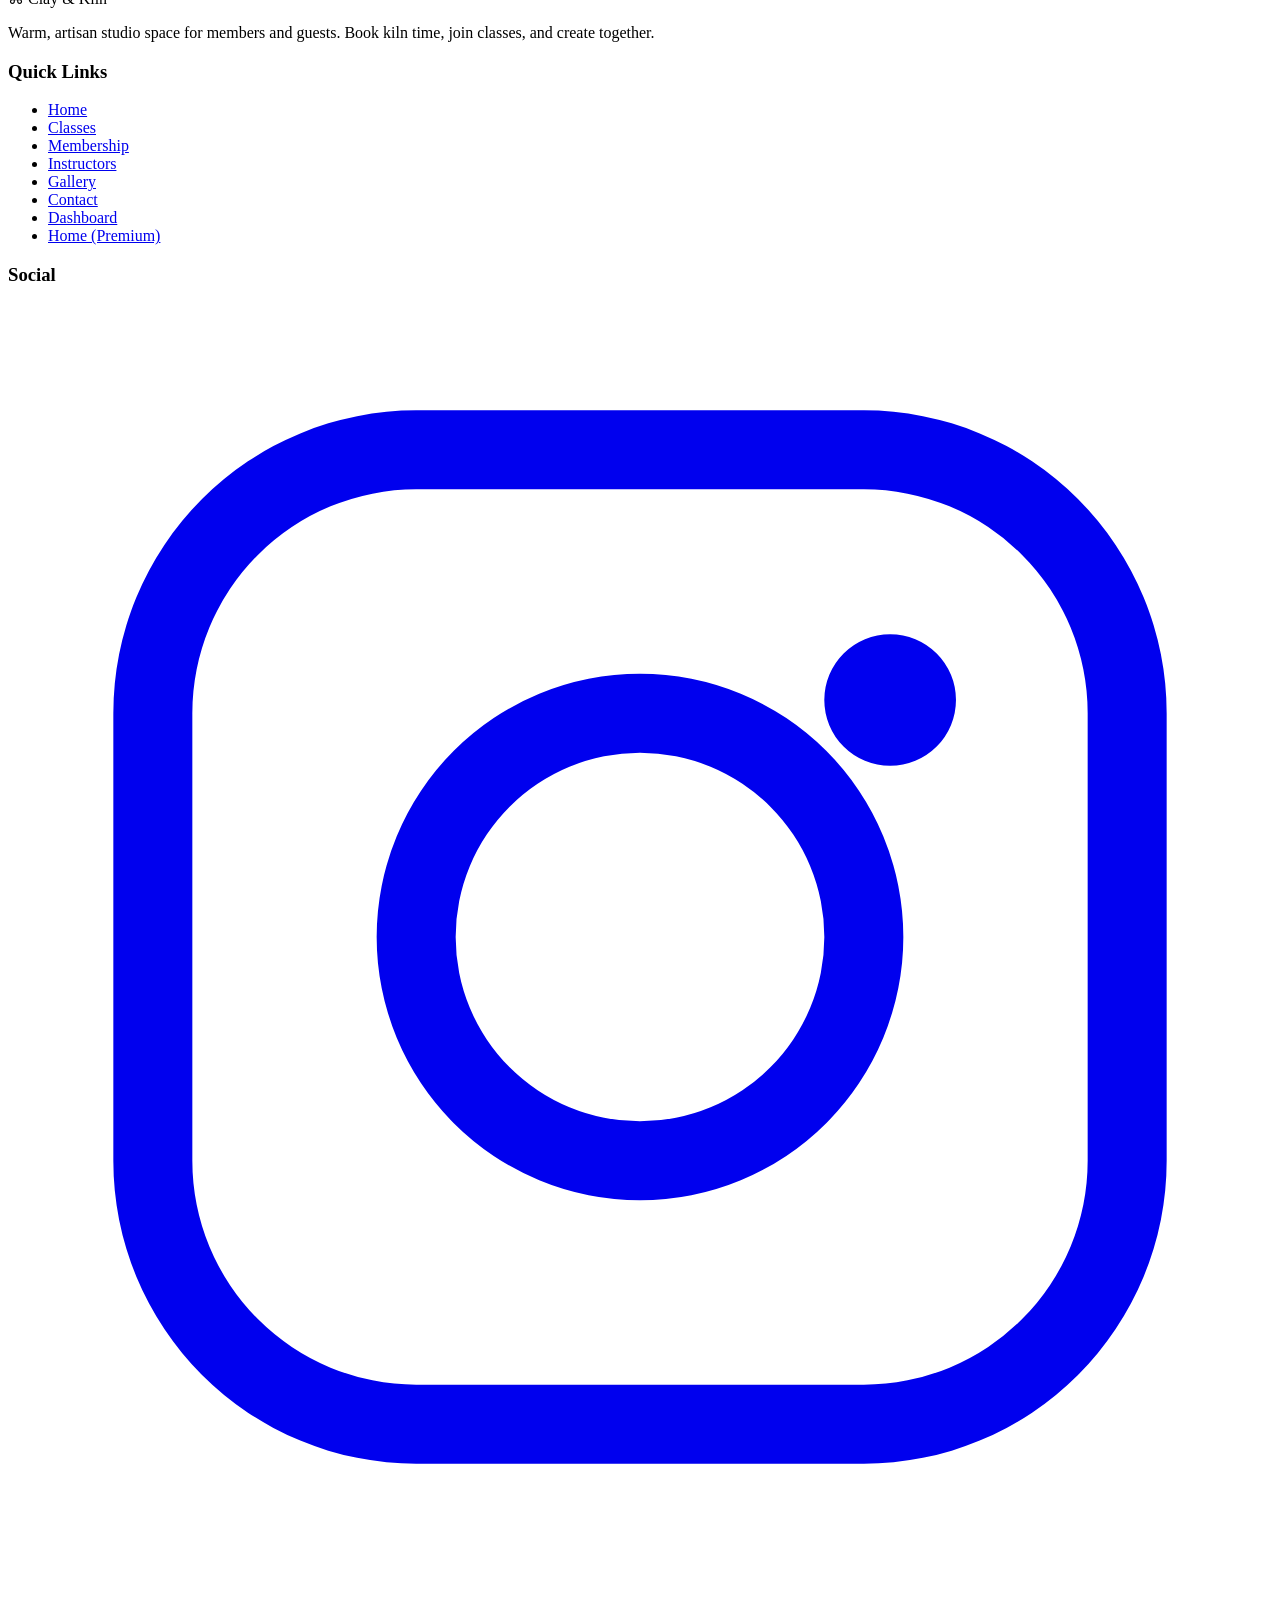
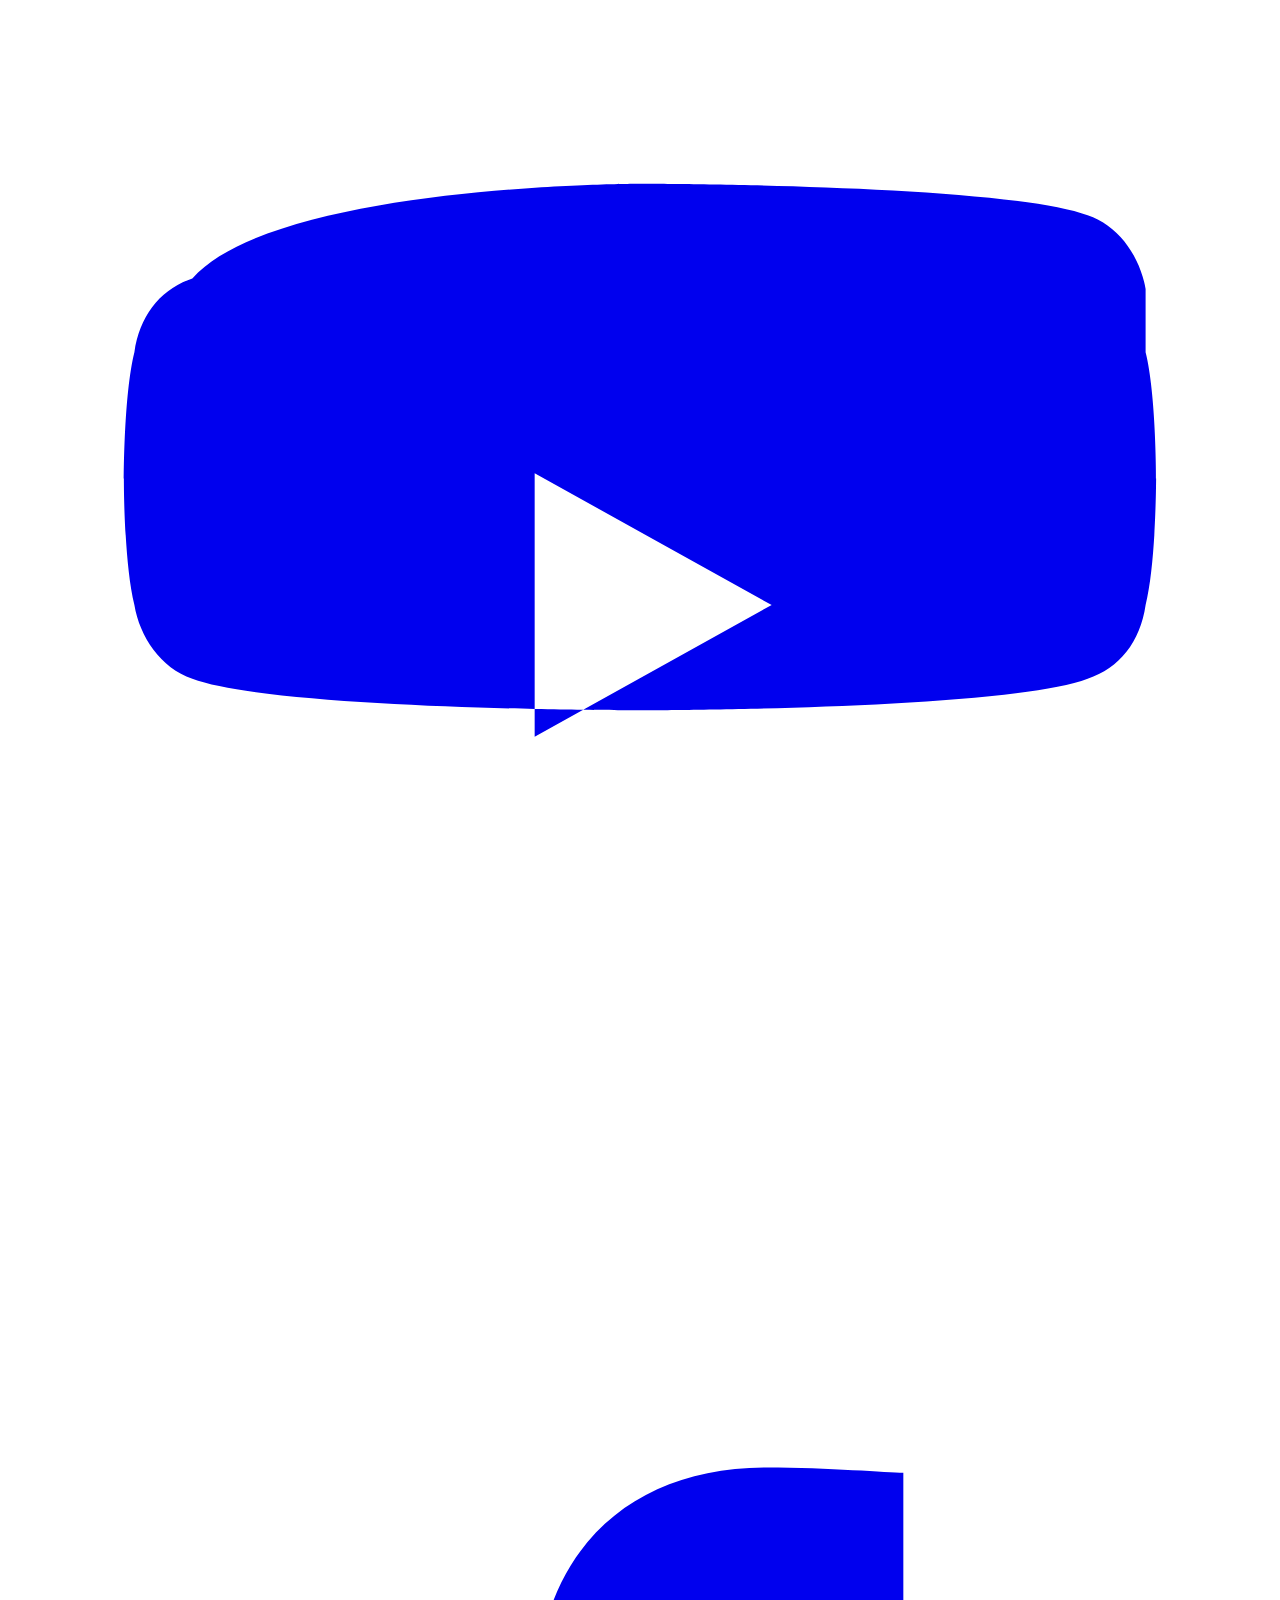
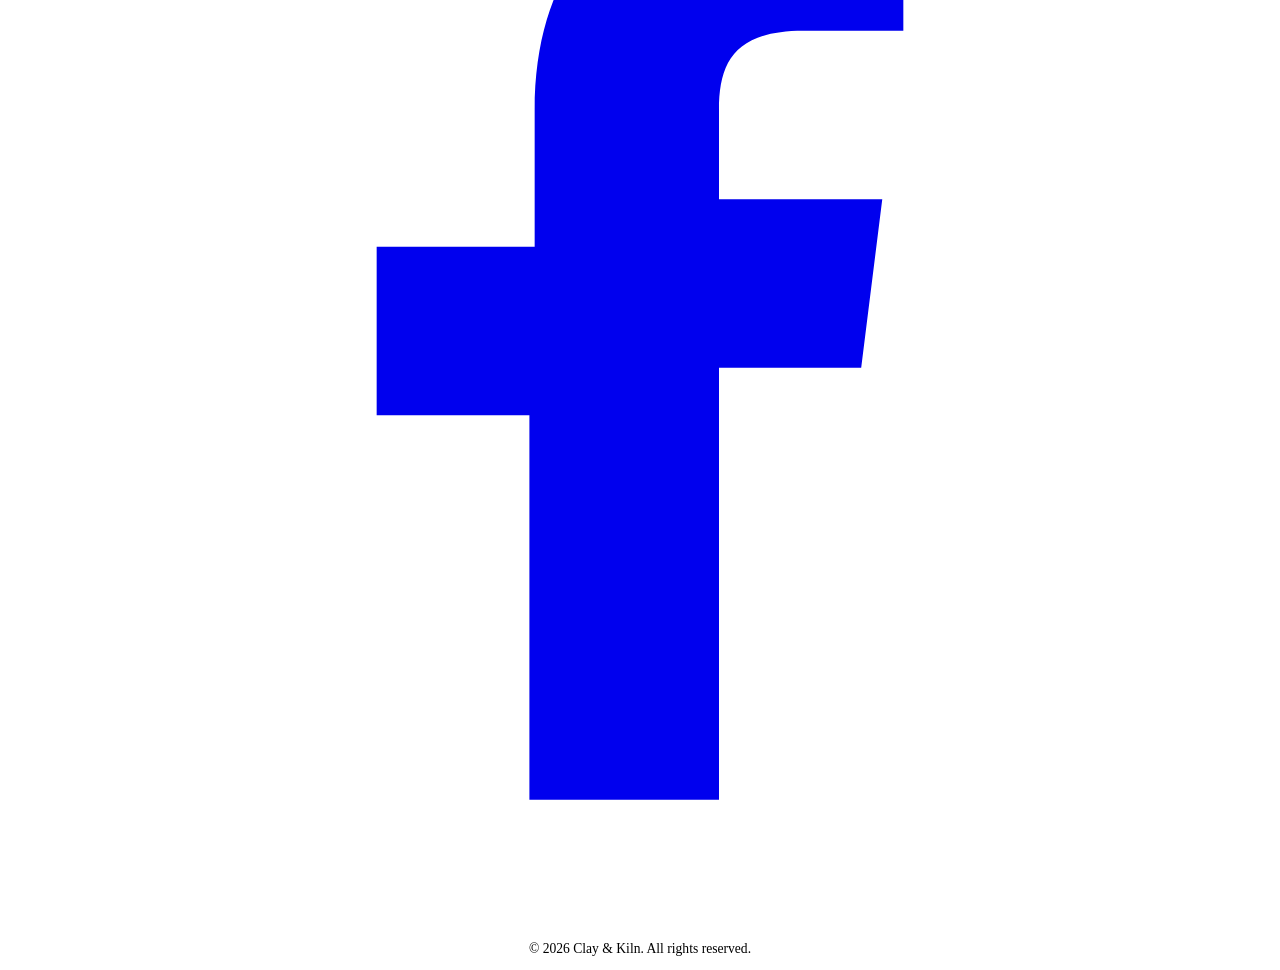
==== commit 3d3b23aa: "Add files via upload" ====
--- a/index.html
+++ b/index.html
@@ -1,835 +1,250 @@
-<!DOCTYPE html>
-<html lang="en" dir="ltr">
-<head>
-    <meta charset="UTF-8">
-    <meta name="viewport" content="width=device-width, initial-scale=1.0">
-    <title>Clay&Craft | Luxury Ceramics & Pottery Studio</title>
-    
-    <!-- Favicon: Pottery emoji -->
-    <link rel="icon" href="data:image/svg+xml,<svg xmlns='http://www.w3.org/2000/svg' viewBox='0 0 32 32'><text y='26' font-size='28'>🏺</text></svg>"/>
-
-    <!-- Google Fonts -->
-    <link rel="preconnect" href="https://fonts.googleapis.com">
-    <link rel="preconnect" href="https://fonts.gstatic.com" crossorigin>
-    <link href="https://fonts.googleapis.com/css2?family=Cormorant+Garamond:ital,wght@0,300;0,400;0,500;0,600;0,700;1,300;1,400;1,500;1,600;1,700&family=Jost:ital,wght@0,100..900;1,100..900&display=swap" rel="stylesheet">
-
-    <!-- Bootstrap 5 CSS -->
-    <link href="https://cdn.jsdelivr.net/npm/bootstrap@5.3.0/dist/css/bootstrap.min.css" rel="stylesheet">
-    
-    <!-- Tailwind CSS (Play CDN) -->
-    <script src="https://cdn.tailwindcss.com"></script>
-    <script>
-        tailwind.config = {
-            darkMode: 'class',
-            theme: {
-                extend: {
-                    colors: {
-                        'clay-light': '#ffffff',
-                        'clay-dark': '#1a1208',
-                        'night-bg': '#0f172a',
-                        'night-text': '#f1ece6',
-                        'earth-tone': '#4a3728',
-                    },
-                    fontFamily: {
-                        'serif': ['"Cormorant Garamond"', 'serif'],
-                        'sans': ['Jost', 'sans-serif'],
-                    }
-                }
-            }
-        }
-    </script>
-
-    <style>
-        :root {
-            --bg-color: #ffffff;
-            --nav-bg-rgb: 255, 255, 255;
-            --text-color: #1a1208;
-            --transition-speed: 0.5s;
-        }
-
-        .dark {
-            --bg-color: #0f172a;
-            --nav-bg-rgb: 15, 23, 42;
-            --text-color: #f1ece6;
-        }
-
-        body {
-            background-color: var(--bg-color);
-            color: var(--text-color);
-            font-family: 'Jost', sans-serif;
-            transition: background-color var(--transition-speed) ease, color var(--transition-speed) ease;
-            overflow-x: hidden;
-        }
-
-        h1, h2, h3, h4, h5, h6, .display-font {
-            font-family: 'Cormorant Garamond', serif;
-        }
-
-        /* Navbar Refinements */
-        #main-nav {
-            -webkit-backdrop-filter: blur(10px);
-            backdrop-filter: blur(10px);
-            transition: all 0.3s ease-in-out;
-            background-color: transparent;
-        }
-
-        .nav-scrolled {
-            background-color: rgba(var(--nav-bg-rgb), 0.8) !important;
-            box-shadow: 0 4px 6px -1px rgba(0, 0, 0, 0.1);
-            padding-top: 0.75rem !important;
-            padding-bottom: 0.75rem !important;
-        }
-        
-        .dark .nav-scrolled {
-            background-color: rgba(15, 23, 42, 0.8) !important;
-            box-shadow: 0 4px 20px rgba(0, 0, 0, 0.4);
-            border-bottom: 1px solid rgba(255, 255, 255, 0.1);
-        }
-
-        /* Nav Link Hover Effects */
-        .nav-link-custom {
-            position: relative;
-            transition: opacity 0.3s ease;
-        }
-        .nav-link-custom::after {
-            content: '';
-            position: absolute;
-            bottom: -2px;
-            left: 0;
-            width: 0;
-            height: 1px;
-            background: currentColor;
-            transition: width 0.3s ease;
-        }
-        .nav-link-custom:hover::after {
-            width: 100%;
-        }
-        .nav-link-custom:hover {
-            opacity: 0.7;
-        }
-
-        /* Scroll Reveal Animation */
-        .reveal {
-            opacity: 0;
-            transform: translateY(30px);
-            transition: all 0.8s ease-out;
-        }
-
-        .reveal.active {
-            opacity: 1;
-            transform: translateY(0);
-        }
-
-        /* Mobile Menu Overlay */
-        #mobile-menu {
-            position: fixed;
-            top: 0;
-            left: 0;
-            width: 100%;
-            height: 100vh;
-            background: var(--bg-color);
-            z-index: 1050;
-            display: flex;
-            flex-direction: column;
-            justify-content: center;
-            align-items: center;
-            opacity: 0;
-            visibility: hidden;
-            transition: all 0.4s ease;
-        }
-
-        #mobile-menu.open {
-            opacity: 1;
-            visibility: visible;
-        }
-
-        /* Membership Card Hover */
-        .membership-card {
-            transition: transform 0.3s ease, box-shadow 0.3s ease;
-        }
-        .membership-card:hover {
-            transform: translateY(-10px);
-            box-shadow: 0 15px 30px rgba(0,0,0,0.1);
-        }
-
-        /* Masonry Grid Simulation */
-        .masonry-grid {
-            column-count: 3;
-            column-gap: 1.5rem;
-        }
-        @media (max-width: 1024px) {
-            .masonry-grid { column-count: 2; }
-        }
-        @media (max-width: 768px) {
-            .masonry-grid { column-count: 1; }
-        }
-        .masonry-item {
-            display: inline-block;
-            width: 100%;
-            margin-bottom: 1.5rem;
-        }
-
-        /* Text Alignment Overrides */
-        @media (max-width: 1024px) {
-            .text-md-center { text-align: center !important; }
-            .mx-md-auto { margin-left: auto !important; margin-right: auto !important; }
-            .flex-md-center { justify-content: center !important; }
-        }
-
-        /* RTL support */
-        [dir="rtl"] { text-align: right; }
-
-        @media (max-width: 767px) {
-            .row > [class*="col-"] {
-                flex: 0 0 100%;
-                max-width: 100%;
-            }
-            .card, .membership-card, .team-card, .price-card, .testimonial-card {
-                margin-left: auto;
-                margin-right: auto;
-                text-align: center;
-            }
-        }
-        [dir="rtl"] .ms-auto { margin-left: 0 !important; margin-right: auto !important; }
-        [dir="rtl"] .me-auto { margin-right: 0 !important; margin-left: auto !important; }
-
-        /* Custom Buttons */
-        .btn-luxury {
-            background: transparent;
-            border: 1px solid var(--text-color);
-            color: var(--text-color);
-            padding: 0.75rem 2rem;
-            text-transform: uppercase;
-            letter-spacing: 2px;
-            font-size: 0.8rem;
-            transition: all 0.3s ease;
-            position: relative;
-            overflow: hidden;
-            z-index: 1;
-        }
-        .btn-luxury::before {
-            content: '';
-            position: absolute;
-            top: 0;
-            left: 0;
-            width: 0;
-            height: 100%;
-            background: var(--text-color);
-            transition: all 0.3s ease;
-            z-index: -1;
-        }
-        .btn-luxury:hover {
-            color: var(--bg-color) !important;
-        }
-        .btn-luxury:hover::before {
-            width: 100%;
-        }
-
-        .btn-luxury-solid {
-            background: var(--text-color);
-            border: 1px solid var(--text-color);
-            color: var(--bg-color);
-            padding: 0.75rem 2rem;
-            text-transform: uppercase;
-            letter-spacing: 2px;
-            font-size: 0.8rem;
-            transition: all 0.3s ease;
-        }
-        .btn-luxury-solid:hover {
-            background: transparent;
-            color: var(--text-color);
-        }
-
-        /* Hero Overlay */
-        .hero-overlay {
-            background: rgba(0,0,0,0.4);
-        }
-    </style>
-</head>
-<body class="light">
-
-    <!-- NAVIGATION -->
-    <nav id="main-nav" class="fixed-top w-100 py-6 px-6 md:px-6 xl:px-12 flex items-center justify-between z-[1550]">
-        <div class="flex items-center">
-            <a href="index.html" class="display-font text-xl xl:text-3xl font-semibold no-underline text-gray-900 dark:text-white">Clay&Craft</a>
-        </div>
-
-        <div class="hidden lg:flex items-center lg:space-x-2 xl:space-x-8 uppercase lg:text-[9px] xl:text-xs lg:tracking-wider xl:tracking-[2.5px] font-medium">
-            <a href="index.html" class="nav-link-custom no-underline text-gray-900 dark:text-white border-b border-current font-bold">Home</a>
-            <a href="home2.html" class="nav-link-custom no-underline text-gray-900 dark:text-white">Home 2</a>
-            <a href="team.html" class="nav-link-custom no-underline text-gray-900 dark:text-white">Team</a>
-            <a href="membership.html" class="nav-link-custom no-underline text-gray-900 dark:text-white">Membership</a>
-
-           
-            <a href="about.html" class="nav-link-custom no-underline text-gray-900 dark:text-white">Studio</a>  <a href="contact.html" class="nav-link-custom no-underline text-gray-900 dark:text-white">Contact</a>
-            <a href="register.html" class="px-2 xl:px-5 py-2 border border-gray-900 dark:border-white text-gray-900 dark:text-white no-underline text-[8px] xl:text-[10px] tracking-wide xl:tracking-[2px] hover:bg-gray-900 hover:text-white dark:hover:bg-white dark:hover:text-night-bg transition-all uppercase font-bold">Join</a>
-            <div class="flex items-center space-x-1 xl:space-x-4 border-l border-gray-300 dark:border-gray-600 lg:pl-2 xl:pl-8 lg:ml-1 xl:ml-4">
-                <a href="dashboard.html" title="Dashboard" class="p-2 border border-gray-300 dark:border-gray-700 rounded-full transition-all hover:scale-110">
-                    <svg class="w-4 h-4 text-gray-900 dark:text-white" fill="none" stroke="currentColor" viewBox="0 0 24 24">
-                        <path stroke-linecap="round" stroke-linejoin="round" stroke-width="2" d="M3 12l2-2m0 0l7-7 7 7M5 10v10a1 1 0 001 1h3m10-11l2 2m-2-2v10a1 1 0 01-1 1h-3m-6 0a1 1 0 01-1 1h-3m-6 0a1 1 0 001-1v-4a1 1 0 011-1h2a1 1 0 011 1v4a1 1 0 001 1m-6 0h6"></path>
-                    </svg>
-                </a>
-                <button id="theme-toggle" class="p-2 border border-gray-300 dark:border-gray-600 rounded-full transition-all hover:scale-110" title="Toggle Theme">
-                   <div class="w-4 h-4 rounded-full bg-gray-900 dark:bg-white"></div>
-                </button>
-                <button id="rtl-toggle" class="text-[10px] border border-gray-300 dark:border-gray-600 px-2 py-1 rounded hover:bg-gray-900 hover:text-white dark:hover:bg-white dark:hover:text-gray-900 transition-all">RTL</button>
-            </div>
-        </div>
-
-        <!-- Mobile Toggle -->
-        <div class="lg:hidden flex items-center space-x-4">
-            <button id="mobile-toggle" class="flex flex-col space-y-1 p-2" title="Menu">
-                <span class="w-6 h-[1px] bg-gray-800 dark:bg-white"></span>
-                <span class="w-6 h-[1px] bg-gray-800 dark:bg-white"></span>
-                <span class="w-6 h-[1px] bg-gray-800 dark:bg-white"></span>
-            </button>
-        </div>
-    </nav>
-
-    <!-- Mobile Menu Overlay -->
-    <div id="mobile-menu" class="text-clay-dark dark:text-night-text">
-        <button id="mobile-close" class="absolute top-8 right-8 text-4xl display-font">&times;</button>
-        <div class="flex flex-col items-center space-y-2 text-2xl display-font">
-            <a href="index.html" class="no-underline text-current font-bold">Home</a>
-            <a href="home2.html" class="no-underline text-current">Home 2</a>
-            <a href="team.html" class="no-underline text-current">Team</a>
-            <a href="membership.html" class="no-underline text-current">Membership</a>
-            <a href="dashboard.html" class="no-underline text-current">Dashboard</a>
-            <a href="contact.html" class="no-underline text-current">Contact</a>
-            <a href="about.html" class="no-underline text-current">Studio</a>
-            <a href="register.html" class="w-full py-4 border border-current no-underline text-current text-center uppercase text-sm tracking-[3px] font-bold">Join</a>
-            <div class="flex space-x-6 pt-6">
-                <button id="theme-toggle-mobile" class="p-3 border border-current rounded-full flex items-center justify-center">
-                    <span class="text-xs uppercase tracking-widest">Theme</span>
-                </button>
-                <button id="rtl-toggle-mobile" class="p-3 border border-current rounded px-4">
-                    <span class="text-xs uppercase tracking-widest">RTL</span>
-                </button>
-            </div>
-        </div>
-    </div>
-
-    <!-- MAIN CONTENT -->
-    <main>
-        
-        <!-- SECTION 1: HERO -->
-        <section id="hero" class="relative h-screen w-full overflow-hidden flex items-center justify-center text-center text-white pt-24">
-            <img src="https://images.unsplash.com/photo-1565193566173-7a0ee3dbe261?w=1600&q=80" alt="Pottery Hero" class="absolute inset-0 w-full h-full object-cover">
-            <div class="absolute inset-0 hero-overlay"></div>
-            <div class="relative z-10 px-6 max-w-4xl fade-up-init">
-                <h1 class="text-5xl md:text-8xl mb-6 font-light leading-tight tracking-tight">Where Clay<br>Becomes Art</h1>
-                <p class="text-xs uppercase tracking-[5px] opacity-70 dark:text-white dark:opacity-90 mb-8">We believe clay is the language of the soul.</p>
-                <p class="text-lg md:text-xl font-light tracking-widest opacity-90 mb-10 mx-auto max-w-2xl">A sanctuary for traditional craftsmanship and contemporary ceramics in the heart of the city.</p>
-                <div class="flex flex-col md:flex-row items-center justify-center space-y-4 md:space-y-0 md:space-x-6">
-                    <a href="#membership" class="btn-luxury-solid border-white bg-white text-black hover:bg-transparent hover:text-white w-64">View Tiers</a>
-                    <a href="#workshops" class="btn-luxury border-white text-white w-64">Book Workshop</a>
-                </div>
-            </div>
-        </section>
-
-        <!-- SECTION 2: ABOUT PREVIEW -->
-        <section id="about" class="py-24 md:py-32 px-6 md:px-12 bg-transparent reveal">
-            <div class="container mx-auto">
-                <div class="row align-items-center g-5">
-                    <div class="col-lg-6">
-                        <div class="overflow-hidden">
-                            <img src="https://images.unsplash.com/photo-1558618666-fcd25c85cd64?w=900&q=80" alt="About Studio" class="w-full h-auto object-cover transform hover:scale-105 transition-transform duration-700">
-                        </div>
-                    </div>
-                    <div class="col-lg-6 text-md-center">
-                        <div class="ps-lg-5">
-                            <span class="uppercase tracking-[4px] text-xs mb-4 block opacity-60">The Foundation</span>
-                            <h2 class="text-4xl md:text-6xl mb-8 font-light">Elegance in Every Epoch</h2>
-                            <p class="text-lg opacity-80 leading-relaxed mb-10 max-w-lg mx-md-auto">
-                                Founded in 1994, Clay&Craft has been a beacon for artists and enthusiasts alike. We believe pottery is more than just an art form; it is a grounding experience that connects us to the earth and our own creative intuition.
-                            </p>
-                            <a href="#" class="btn-luxury mx-md-auto inline-block">Discover Our Story</a>
-                        </div>
-                    </div>
-                </div>
-            </div>
-        </section>
-        
-        <!-- SECTION 2.5: FEATURED SPECIALTY -->
-        <section id="specialty" class="py-24 md:py-32 px-6 md:px-12 reveal">
-            <div class="container mx-auto">
-                <div class="row items-center g-5">
-                    <div class="col-12 col-lg-6">
-                        <div class="relative group overflow-hidden">
-                            <img src="https://cornwallclay.co.uk/ceramic-glazing-pottery-decoration-techniques.jpg" alt="Experimental Glazing" class="w-full h-[500px] object-cover transition-transform duration-700 group-hover:scale-105">
-                            <div class="absolute inset-0 border-2 border-current m-4 opacity-20"></div>
-                        </div>
-                    </div>
-                    <div class="col-12 col-lg-6">
-                        <div class="ps-lg-12">
-                            <span class="uppercase tracking-[6px] text-xs mb-6 block opacity-50">Advanced Techniques</span>
-                            <h2 class="text-5xl md:text-7xl mb-10 font-serif italic">Experimental Glazing</h2>
-                            <p class="text-xl opacity-80 leading-relaxed mb-12">
-                                Push the boundaries of color and texture with our proprietary reactive chemicals. Our dedicated glaze lab allows members to experiment with rare minerals and high-fire atmospheres, producing pieces that are impossible to replicate.
-                            </p>
-                            <div class="flex space-x-12 pt-8 border-t border-current/20">
-                                <div>
-                                    <span class="text-3xl font-serif">40+</span>
-                                    <p class="text-[10px] uppercase tracking-widest opacity-50">Custom Bases</p>
-                                </div>
-                                <div>
-                                    <span class="text-3xl font-serif">Reactive</span>
-                                    <p class="text-[10px] uppercase tracking-widest opacity-50">Chemistry</p>
-                                </div>
-                            </div>
-                        </div>
-                    </div>
-                </div>
-            </div>
-        </section>
-
-        <!-- SECTION 3: MEMBERSHIP CARDS -->
-        <section id="membership" class="py-24 md:py-32 px-6 md:px-12 bg-black/[0.02] dark:bg-white/[0.02] reveal">
-            <div class="container mx-auto">
-                <div class="text-center mb-16 md:mb-24">
-                    <span class="uppercase tracking-[4px] text-xs mb-4 block opacity-60">Join the Circle</span>
-                    <h2 class="text-4xl md:text-6xl font-light">Studio Memberships</h2>
-                </div>
-                
-                <div class="row g-4 flex-md-center" style="display:flex; flex-wrap:wrap; align-items:stretch;">
-                    <!-- Basic -->
-                    <div class="col-12 col-md-6 col-lg-4" style="display:flex;">
-                        <div class="membership-card h-full bg-black text-white p-8 md:p-12 text-center border border-white/10" style="display:flex; flex-direction:column; width:100%;">
-                            <img src="https://images.unsplash.com/photo-1493106641515-6b5631de4bb9?w=600&q=80" alt="Basic" class="w-full object-cover mb-8" style="height:200px; object-fit:cover;">
-                            <h3 class="text-3xl mb-4">Artisan Basic</h3>
-                            <div class="text-5xl font-light mb-6">$29<span class="text-sm opacity-60">/mo</span></div>
-                            <ul class="list-none p-0 mb-10 space-y-4 text-sm opacity-80">
-                                <li>5 hours studio access</li>
-                                <li>Community shelf space</li>
-                                <li>15% off workshops</li>
-                                <li>Standard glaze library</li>
-                            </ul>
-                            <button class="btn-luxury border-white text-white w-full" style="margin-top:auto;">Select Plan</button>
-                        </div>
-                    </div>
-                    <!-- Premium -->
-                    <div class="col-12 col-md-6 col-lg-4" style="display:flex;">
-                        <div class="membership-card h-full bg-black text-white p-8 md:p-12 text-center border-2 border-white shadow-xl relative mt-4 lg:mt-[-20px]" style="display:flex; flex-direction:column; width:100%;">
-                            <span class="absolute top-0 left-1/2 -translate-x-1/2 -translate-y-1/2 bg-white text-black px-4 py-1 text-[10px] tracking-[3px] uppercase">Most Popular</span>
-                            <img src="https://images.unsplash.com/photo-1565193566173-7a0ee3dbe261?w=600&q=80" alt="Premium" class="w-full object-cover mb-8" style="height:200px; object-fit:cover;">
-                            <h3 class="text-3xl mb-4">Studio Premium</h3>
-                            <div class="text-5xl font-light mb-6">$59<span class="text-sm opacity-60">/mo</span></div>
-                            <ul class="list-none p-0 mb-10 space-y-4 text-sm opacity-80 font-medium">
-                                <li>Unlimited studio access</li>
-                                <li>Dedicated personal shelf</li>
-                                <li>30% off workshops</li>
-                                <li>Premium glaze collection</li>
-                                <li>Kiln firing credits</li>
-                            </ul>
-                            <button class="btn-luxury border-white text-white w-full" style="margin-top:auto;">Select Plan</button>
-                        </div>
-                    </div>
-                    <!-- Pro -->
-                    <div class="col-12 col-md-6 col-lg-4" style="display:flex;">
-                        <div class="membership-card h-full bg-black text-white p-8 md:p-12 text-center border border-white/10" style="display:flex; flex-direction:column; width:100%;">
-                            <img src="https://www.researchdive.com/blogImages/lHxISWlW62.jpeg" alt="Pro" class="w-full object-cover mb-8" style="height:200px; object-fit:cover;">
-                            <h3 class="text-3xl mb-4">Master Pro</h3>
-                            <div class="text-5xl font-light mb-6">$99<span class="text-sm opacity-60">/mo</span></div>
-                            <ul class="list-none p-0 mb-10 space-y-4 text-sm opacity-80">
-                                <li>24/7 keycard access</li>
-                                <li>Private studio workspace</li>
-                                <li>Free workshops</li>
-                                <li>Exhibition opportunities</li>
-                                <li>Guest passes</li>
-                            </ul>
-                            <button class="btn-luxury border-white text-white w-full" style="margin-top:auto;">Select Plan</button>
-                        </div>
-                    </div>
-                </div>
-            </div>
-        </section>
-
-        <!-- SECTION 4: STUDIO GALLERY -->
-        <section id="gallery" class="py-24 md:py-32 px-6 md:px-12 reveal">
-            <div class="container mx-auto">
-                <div class="text-center mb-16 md:mb-24">
-                    <span class="uppercase tracking-[4px] text-xs mb-4 block opacity-60">Visual Narrative</span>
-                    <h2 class="text-4xl md:text-6xl font-light">The Gallery</h2>
-                </div>
-                
-                <div class="row g-4">
-                    <div class="col-12 col-md-4">
-                        <div class="relative group overflow-hidden h-[400px]">
-                            <img src="https://images.unsplash.com/photo-1565193566173-7a0ee3dbe261?w=700&q=80" class="w-full h-full object-cover grayscale group-hover:grayscale-0 transition-all duration-700" alt="Gallery 1">
-                            <div class="absolute inset-0 bg-black/60 opacity-0 group-hover:opacity-100 transition-opacity duration-500 flex items-center justify-center p-6">
-                                <div class="text-center text-white">
-                                    <h4 class="text-2xl mb-2">Morning Light</h4>
-                                    <p class="text-xs uppercase tracking-widest opacity-80">Wheel Throwing</p>
-                                </div>
-                            </div>
-                        </div>
-                    </div>
-                    <div class="col-12 col-md-4">
-                        <div class="relative group overflow-hidden h-[400px]">
-                            <img src="https://images.unsplash.com/photo-1481349518771-20055b2a7b24?w=700&q=80" class="w-full h-full object-cover grayscale group-hover:grayscale-0 transition-all duration-700" alt="Gallery 2">
-                            <div class="absolute inset-0 bg-black/60 opacity-0 group-hover:opacity-100 transition-opacity duration-500 flex items-center justify-center p-6">
-                                <div class="text-center text-white">
-                                    <h4 class="text-2xl mb-2">The Texture</h4>
-                                    <p class="text-xs uppercase tracking-widest opacity-80">Hand Building</p>
-                                </div>
-                            </div>
-                        </div>
-                    </div>
-                    <div class="col-12 col-md-4">
-                        <div class="relative group overflow-hidden h-[400px]">
-                            <img src="https://images.unsplash.com/photo-1610701596007-11502861dcfa?w=700&q=80" class="w-full h-full object-cover grayscale group-hover:grayscale-0 transition-all duration-700" alt="Gallery 3">
-                            <div class="absolute inset-0 bg-black/60 opacity-0 group-hover:opacity-100 transition-opacity duration-500 flex items-center justify-center p-6">
-                                <div class="text-center text-white">
-                                    <h4 class="text-2xl mb-2">Quiet Moments</h4>
-                                    <p class="text-xs uppercase tracking-widest opacity-80">Glazing Station</p>
-                                </div>
-                            </div>
-                        </div>
-                    </div>
-                </div>
-            </div>
-        </section>
-
-        <!-- SECTION 5: WHY CHOOSE US -->
-        <section id="why-us" class="py-24 md:py-32 px-6 md:px-12 bg-transparent reveal">
-            <div class="container mx-auto">
-                <div class="row align-items-center g-5">
-                    <div class="col-lg-5 text-md-center">
-                        <span class="uppercase tracking-[4px] text-xs mb-4 block opacity-60">The Advantage</span>
-                        <h2 class="text-4xl md:text-6xl mb-8 font-light">Why Our Studio?</h2>
-                        <p class="text-lg opacity-80 mb-12 max-w-sm mx-md-auto">
-                            Beyond tools and kilns, we provide a curated environment designed to foster inspiration and growth for every ceramicist.
-                        </p>
-                        <div class="hidden lg:block">
-                            <img src="https://images.unsplash.com/photo-1606722590583-6951b5ea92ad?w=900&q=80" alt="Studio Detail" class="w-full h-80 object-cover grayscale">
-                        </div>
-                    </div>
-                    <div class="col-lg-7">
-                        <div class="row g-4">
-                            <div class="col-md-6">
-                                <div class="bg-slate-100 dark:bg-slate-800 p-8 md:p-12 h-full flex flex-col justify-end group hover:bg-black hover:text-white dark:hover:bg-white dark:hover:text-black transition-all duration-500 min-h-[300px]">
-                                    <h3 class="text-3xl mb-4 font-bold">24/7</h3>
-                                    <p class="text-sm tracking-widest uppercase opacity-60 font-bold">UNRESTRICTED ACCESS</p>
-                                    <p class="mt-4 text-xs opacity-0 group-hover:opacity-100 transition-opacity">Create whenever inspiration strikes, night or day.</p>
-                                </div>
-                            </div>
-                            <div class="col-md-6">
-                                <div class="bg-slate-100 dark:bg-slate-800 p-8 md:p-12 h-full flex flex-col justify-end group hover:bg-black hover:text-white dark:hover:bg-white dark:hover:text-black transition-all duration-500 min-h-[300px]">
-                                    <h3 class="text-3xl mb-4 font-bold">PRO</h3>
-                                    <p class="text-sm tracking-widest uppercase opacity-60 font-bold">MASTER EQUIPMENT</p>
-                                    <p class="mt-4 text-xs opacity-0 group-hover:opacity-100 transition-opacity">Shimpo wheels and large capacity digital kilns.</p>
-                                </div>
-                            </div>
-                            <div class="col-md-6">
-                                <div class="bg-slate-100 dark:bg-slate-800 p-8 md:p-12 h-full flex flex-col justify-end group hover:bg-black hover:text-white dark:hover:bg-white dark:hover:text-black transition-all duration-500 min-h-[300px]">
-                                    <h3 class="text-3xl mb-4 font-bold">PURE</h3>
-                                    <p class="text-sm tracking-widest uppercase opacity-60 font-bold">PREMIUM MATERIALS</p>
-                                    <p class="mt-4 text-xs opacity-0 group-hover:opacity-100 transition-opacity">Sourced porcelain and stoneware clays of the highest grade.</p>
-                                </div>
-                            </div>
-                            <div class="col-md-6">
-                                <div class="bg-slate-100 dark:bg-slate-800 p-8 md:p-12 h-full flex flex-col justify-end group hover:bg-black hover:text-white dark:hover:bg-white dark:hover:text-black transition-all duration-500 min-h-[300px]">
-                                    <h3 class="text-3xl mb-4 font-bold">GLOW</h3>
-                                    <p class="text-sm tracking-widest uppercase opacity-60 font-bold">EXPERT FIRING</p>
-                                    <p class="mt-4 text-xs opacity-0 group-hover:opacity-100 transition-opacity">Professional technicians ensuring your pieces are fired to perfection.</p>
-                                </div>
-                            </div>
-                        </div>
-                    </div>
-                </div>
-            </div>
-        </section>
-
-        <!-- SECTION 6: TESTIMONIALS -->
-        <section id="testimonials" class="py-24 md:py-32 px-6 md:px-12 bg-black/[0.02] dark:bg-white/[0.02] reveal">
-            <div class="container mx-auto">
-                <div class="text-center mb-16 md:mb-24">
-                    <span class="uppercase tracking-[4px] text-xs mb-4 block opacity-60">Testimonials</span>
-                    <h2 class="text-4xl md:text-6xl font-light">Voices from the Wheel</h2>
-                </div>
-                
-                <div class="row g-5 flex-md-center">
-                    <div class="col-lg-4 col-md-12">
-                        <div class="text-center p-8 border border-current/20 hover:border-current transition-colors duration-500">
-                            <img src="https://images.unsplash.com/photo-1494790108377-be9c29b29330?w=100&q=80" alt="Sarah" class="w-20 h-20 rounded-full mx-auto mb-8 object-cover">
-                            <p class="text-xl italic mb-6 leading-relaxed">"The atmosphere here is unlike any other studio. It's a place where I've found true artistic community and soul-filling quiet."</p>
-                            <h4 class="text-sm uppercase tracking-[3px] font-bold">SARAH JENKINS</h4>
-                            <p class="text-[10px] opacity-60">Member since 2021</p>
-                        </div>
-                    </div>
-                    <div class="col-lg-4 col-md-12">
-                        <div class="text-center p-8 border border-current/20 hover:border-current transition-colors duration-500">
-                            <img src="https://images.unsplash.com/photo-1570295999919-56ceb5ecca61?w=100&q=80" alt="James" class="w-20 h-20 rounded-full mx-auto mb-8 object-cover">
-                            <p class="text-xl italic mb-6 leading-relaxed">"As a beginner, I felt so welcomed. The workshops are thorough and the advanced members are always happy to share tips."</p>
-                            <h4 class="text-sm uppercase tracking-[3px] font-bold">JAMES MILLER</h4>
-                            <p class="text-[10px] opacity-60">Member since 2023</p>
-                        </div>
-                    </div>
-                    <div class="col-lg-4 col-md-12">
-                        <div class="text-center p-8 border border-current/20 hover:border-current transition-colors duration-500">
-                            <img src="https://images.unsplash.com/photo-1438761681033-6461ffad8d80?w=100&q=80" alt="Elena" class="w-20 h-20 rounded-full mx-auto mb-8 object-cover">
-                            <p class="text-xl italic mb-6 leading-relaxed">"Pure luxury meets raw earth. The equipment is top-tier and the 24/7 access has transformed my practice entirely."</p>
-                            <h4 class="text-sm uppercase tracking-[3px] font-bold">ELENA VOST</h4>
-                            <p class="text-[10px] opacity-60">Member since 2018</p>
-                        </div>
-                    </div>
-                </div>
-            </div>
-        </section>
-
-        <!-- SECTION 7: WORKSHOPS -->
-        <section id="workshops" class="py-24 md:py-32 px-6 md:px-12 reveal">
-            <div class="container mx-auto">
-                <div class="row g-5 align-items-center">
-                    <div class="col-lg-6 order-lg-2">
-                        <img src="https://images.unsplash.com/photo-1609921212029-bb5a28e60960?w=900&q=80" alt="Workshop" class="w-full h-[600px] object-cover rounded-none">
-                    </div>
-                    <div class="col-lg-6 order-lg-1 text-md-center">
-                        <span class="uppercase tracking-[4px] text-xs mb-4 block opacity-60">Education</span>
-                        <h2 class="text-4xl md:text-6xl mb-12 font-light">Upcoming Workshops</h2>
-                        
-                        <div class="space-y-8 mb-12">
-                            <div class="flex items-center justify-between border-b border-current/10 pb-4 flex-md-center flex-col md:flex-row space-y-2 md:space-y-0 text-md-center">
-                                <div class="text-left w-full md:w-auto text-md-center">
-                                    <h4 class="text-xl">Wheel Throwing Essentials</h4>
-                                    <p class="text-xs opacity-60 uppercase tracking-widest">Starts April 12 • 4 Sessions</p>
-                                </div>
-                                <span class="text-xl font-light">$180</span>
-                            </div>
-                            <div class="flex items-center justify-between border-b border-current/10 pb-4 flex-md-center flex-col md:flex-row space-y-2 md:space-y-0 text-md-center">
-                                <div class="text-left w-full md:w-auto text-md-center">
-                                    <h4 class="text-xl">Advanced Glaze Chemistry</h4>
-                                    <p class="text-xs opacity-60 uppercase tracking-widest">Starts April 15 • 2 Sessions</p>
-                                </div>
-                                <span class="text-xl font-light">$120</span>
-                            </div>
-                            <div class="flex items-center justify-between border-b border-current/10 pb-4 flex-md-center flex-col md:flex-row space-y-2 md:space-y-0 text-md-center">
-                                <div class="text-left w-full md:w-auto text-md-center">
-                                    <h4 class="text-xl">Handbuilding: Tableware</h4>
-                                    <p class="text-xs opacity-60 uppercase tracking-widest">Starts May 02 • 3 Sessions</p>
-                                </div>
-                                <span class="text-xl font-light">$150</span>
-                            </div>
-                        </div>
-                        
-                        <button class="btn-luxury mx-md-auto">Request Custom Private Session</button>
-                    </div>
-                </div>
-            </div>
-        </section>
-
-        <!-- SECTION 8: CTA BANNER -->
-        <section id="banner" class="relative py-32 md:py-48 px-6 text-center text-white overflow-hidden">
-            <div class="absolute inset-0 bg-slate-900">
-                <img src="https://images.unsplash.com/photo-1565193566173-7a0ee3dbe261?w=1600" class="absolute inset-0 w-full h-full object-cover opacity-20" alt="Texture">
-                <div class="absolute inset-0 bg-gradient-to-b from-[#4a3728]/80 to-black/80"></div>
-            </div>
-            <div class="relative z-10 max-w-3xl mx-auto reveal">
-                <h2 class="text-5xl md:text-8xl mb-12 font-light">Start Your Clay<br>Journey Today.</h2>
-                <div class="flex flex-col md:flex-row items-center justify-center space-y-4 md:space-y-0 md:space-x-6">
-                    <button class="btn-luxury-solid border-white bg-white text-black w-64">Join Now</button>
-                    <button class="btn-luxury border-white text-white w-64">Contact Studio</button>
-                </div>
-            </div>
-        </section>
-
-    </main>
-
-    <!-- FOOTER -->
-    <footer class="bg-night-bg text-night-text py-20 px-6 md:px-12 border-t border-white/5">
-        <div class="container mx-auto">
-            <div class="row g-5">
-                <!-- Column 1: Logo & Mission -->
-                <div class="col-lg-3 col-12 text-center md:text-left">
-                    <h2 class="display-font text-4xl mb-6">Clay&Craft</h2>
-                    <p class="opacity-60 max-w-xs mx-auto md:mx-0 leading-relaxed mb-8">
-                        A sanctuary for the creative spirit. Dedicated to the timeless art of ceramics since 1994.
-                    </p>
-                </div>
-                
-                <!-- Column 2: Studio, Members, Contact (Flexible Grid) -->
-                <div class="col-lg-9 col-12">
-                    <div class="grid grid-cols-1 md:grid-cols-3 gap-12 text-center md:text-left items-start">
-                        <!-- STUDIO -->
-                        <div>
-                            <h4 class="text-xs uppercase tracking-[3px] mb-8 font-bold">Studio</h4>
-                            <ul class="list-none p-0 space-y-4 text-xs opacity-60">
-                                <li><a href="#" class="no-underline text-current hover:opacity-100 transition-opacity">Philosophy</a></li>
-                                <li><a href="#" class="no-underline text-current hover:opacity-100 transition-opacity">Equipment</a></li>
-                                <li><a href="#" class="no-underline text-current hover:opacity-100 transition-opacity">Gallery</a></li>
-                                <li><a href="#" class="no-underline text-current hover:opacity-100 transition-opacity">Events</a></li>
-                            </ul>
-                        </div>
-                        
-                        <!-- MEMBERS -->
-                        <div>
-                            <h4 class="text-xs uppercase tracking-[3px] mb-8 font-bold">Members</h4>
-                            <ul class="list-none p-0 space-y-4 text-xs opacity-60">
-                                <li><a href="#" class="no-underline text-current hover:opacity-100 transition-opacity">Benefits</a></li>
-                                <li><a href="#" class="no-underline text-current hover:opacity-100 transition-opacity">Pricing</a></li>
-                                <li><a href="#" class="no-underline text-current hover:opacity-100 transition-opacity">Portal</a></li>
-                                <li><a href="#" class="no-underline text-current hover:opacity-100 transition-opacity">Kilns Calendar</a></li>
-                            </ul>
-                        </div>
-                        
-                        <!-- CONTACT -->
-                        <div>
-                            <h4 class="text-xs uppercase tracking-[3px] mb-8 font-bold">Contact</h4>
-                            <p class="text-xs opacity-60 mb-2">122 Artisan Alley, Creative District</p>
-                            <p class="text-xs opacity-60 mb-8">San Francisco, CA 94103</p>
-                            <p class="text-xl display-font font-light">hello@clayandcraft.com</p>
-                            <p class="text-xl display-font font-light">+1 (555) 234-9088</p>
-                        </div>
-                    </div>
-                </div>
-            </div>
-            <div class="mt-20 pt-8 border-t border-white/5 flex flex-col md:flex-row justify-between items-center space-y-4 md:space-y-0 opacity-40 text-[10px] tracking-[2px] uppercase">
-                <p>© 2026 Clay&Craft Studio. All Rights Reserved.</p>
-                <div class="flex space-x-8">
-                    <a href="#" class="no-underline text-current">Privacy</a>
-                    <a href="#" class="no-underline text-current">Terms</a>
-                    <a href="#" class="no-underline text-current">Cookies</a>
-                </div>
-            </div>
-        </div>
-    </footer>
-
-    <!-- SCRIPTS -->
-    <script>
-        // --- THEME MANAGEMENT ---
-        const themeToggles = [document.getElementById('theme-toggle'), document.getElementById('theme-toggle-mobile')];
-        const html = document.documentElement;
-
-        function setTheme(isDark) {
-            if (isDark) {
-                html.classList.add('dark');
-                localStorage.setItem('theme', 'dark');
-            } else {
-                html.classList.remove('dark');
-                localStorage.setItem('theme', 'light');
-            }
-        }
-
-        // Initialize theme
-        const storedTheme = localStorage.getItem('theme');
-        if (storedTheme === 'dark') setTheme(true);
-        else if (storedTheme === 'light') setTheme(false);
-        else if (window.matchMedia('(prefers-color-scheme: dark)').matches) setTheme(true);
-
-        themeToggles.forEach(btn => {
-            btn.addEventListener('click', () => {
-                setTheme(!html.classList.contains('dark'));
-            });
-        });
-
-        // --- RTL MANAGEMENT ---
-        const rtlToggles = [document.getElementById('rtl-toggle'), document.getElementById('rtl-toggle-mobile')];
-
-        function setRTL(isRTL) {
-            if (isRTL) {
-                html.setAttribute('dir', 'rtl');
-                localStorage.setItem('rtl', 'true');
-                if (window.tailwind) {
-                    // Update text alignment classes for RTL if needed
-                }
-            } else {
-                html.setAttribute('dir', 'ltr');
-                localStorage.setItem('rtl', 'false');
-            }
-        }
-
-        // Initialize RTL
-        const storedRTL = localStorage.getItem('rtl');
-        if (storedRTL === 'true') setRTL(true);
-
-        rtlToggles.forEach(btn => {
-            btn.addEventListener('click', () => {
-                setRTL(html.getAttribute('dir') !== 'rtl');
-            });
-        });
-
-        // --- NAVBAR SCROLL EFFECT ---
-        const nav = document.getElementById('main-nav');
-        function updateNavStyles() {
-            const isScrolled = window.scrollY > 50;
-            const isDark = html.classList.contains('dark');
-            
-            nav.classList.toggle('nav-scrolled', isScrolled);
-            nav.classList.toggle('bg-white', !isDark);
-            nav.classList.toggle('bg-night-bg', isDark);
-            nav.classList.toggle('text-gray-900', !isDark);
-            nav.classList.toggle('text-white', isDark);
-            
-            if (isScrolled) {
-                nav.classList.remove('py-6');
-                nav.classList.add('py-4');
-            } else {
-                nav.classList.remove('py-4');
-                nav.classList.add('py-6');
-            }
-        }
-        
-        window.addEventListener('scroll', updateNavStyles);
-        
-        // Listen for theme changes to update nav colors
-        const observer = new MutationObserver((mutations) => {
-            mutations.forEach((mutation) => {
-                if (mutation.attributeName === 'class') {
-                    updateNavStyles();
-                }
-            });
-        });
-        observer.observe(html, { attributes: true });
-        
-        // Initial call
-        updateNavStyles();
-
-        // --- MOBILE MENU ---
-        const mobileToggle = document.getElementById('mobile-toggle');
-        const mobileClose = document.getElementById('mobile-close');
-        const mobileMenu = document.getElementById('mobile-menu');
-        const mobileLinks = mobileMenu.querySelectorAll('a');
-
-        mobileToggle.addEventListener('click', () => mobileMenu.classList.add('open'));
-        mobileClose.addEventListener('click', () => mobileMenu.classList.remove('open'));
-        mobileLinks.forEach(link => {
-            link.addEventListener('click', () => mobileMenu.classList.remove('open'));
-        });
-
-        // --- SCROLL REVEAL ---
-        const revealCallback = (entries, observer) => {
-            entries.forEach(entry => {
-                if (entry.isIntersecting) {
-                    entry.target.classList.add('active');
-                    // observer.unobserve(entry.target); // keep it for repeated effect if desired, but request says "on scroll"
-                }
-            });
-        };
-
-        const revealObserver = new IntersectionObserver(revealCallback, {
-            threshold: 0.1
-        });
-
-        document.querySelectorAll('.reveal').forEach(el => {
-            revealObserver.observe(el);
-        });
-
-        // Initial Fade-up for Hero
-        window.addEventListener('load', () => {
-            document.querySelector('.fade-up-init').style.opacity = '1';
-            document.querySelector('.fade-up-init').style.transform = 'translateY(0)';
-        });
-        
-        // CSS for fade-up-init
-        const style = document.createElement('style');
-        style.textContent = `
-            .fade-up-init {
-                opacity: 0;
-                transform: translateY(30px);
-                transition: opacity 1.5s ease-out, transform 1.5s ease-out;
-            }
-        `;
-        document.head.appendChild(style);
-    </script>
-</body>
-</html>
+<!DOCTYPE html>
+<html lang="en">
+  <head>
+    <meta charset="UTF-8" />
+    <meta name="viewport" content="width=device-width, initial-scale=1.0" />
+    <title>Where Clay Meets Community | Ceramics &amp; Pottery Studio</title>
+    <link rel="preconnect" href="https://fonts.googleapis.com" />
+    <link rel="preconnect" href="https://fonts.gstatic.com" crossorigin />
+    <link href="https://fonts.googleapis.com/css2?family=DM+Sans:ital,opsz,wght@0,9..40,400;0,9..40,500;0,9..40,600;0,9..40,700&family=Fraunces:opsz,wght@9..144,500;9..144,600;9..144,700&display=swap" rel="stylesheet" />
+    <link rel="stylesheet" href="css/styles.css" />
+  </head>
+  <body>
+    <header class="site-header">
+      <div class="site-header__inner">
+        <a href="index.html" class="logo">
+          <span class="logo__mark" aria-hidden="true">⌘</span>
+          Clay &amp; Kiln
+        </a>
+        <button type="button" class="icon-btn menu-toggle" data-menu-toggle aria-expanded="false" aria-label="Open menu">
+          <svg xmlns="http://www.w3.org/2000/svg" fill="none" viewBox="0 0 24 24" stroke-width="1.5" stroke="currentColor"><path stroke-linecap="round" stroke-linejoin="round" d="M3.75 6.75h16.5M3.75 12h16.5m-16.5 5.25h16.5" /></svg>
+        </button>
+        <nav class="nav" data-nav-panel>
+          <ul class="nav__list">
+            <li><a href="index.html" aria-current="page">Home</a></li>
+            <li><a href="home2.html">Home 2</a></li>
+            <li><a href="classes.html">Classes</a></li>
+            <li><a href="membership.html">Membership</a></li>
+            <li><a href="instructors.html">Instructors</a></li>
+            <li><a href="gallery.html">Gallery</a></li>
+            <li><a href="contact.html">Contact</a></li>
+            <li><a href="dashboard.html">Dashboard</a></li>
+          </ul>
+          <div class="nav__actions">
+            <a class="btn btn--secondary" href="login.html">Login</a>
+            <button type="button" class="icon-btn" data-theme-toggle aria-pressed="false" aria-label="Toggle dark mode">
+              <svg xmlns="http://www.w3.org/2000/svg" fill="none" viewBox="0 0 24 24" stroke-width="1.5" stroke="currentColor"><path stroke-linecap="round" stroke-linejoin="round" d="M21.752 15.002A9.718 9.718 0 0118 15.75c-5.385 0-9.75-4.365-9.75-9.75 0-1.33.266-2.597.748-3.752A9.753 9.753 0 003 11.25C3 16.635 7.365 21 12.75 21a9.753 9.753 0 009.002-5.998z" /></svg>
+            </button>
+            <button type="button" class="icon-btn" data-rtl-toggle aria-pressed="false" aria-label="Toggle RTL">
+              <svg xmlns="http://www.w3.org/2000/svg" fill="none" viewBox="0 0 24 24" stroke-width="1.5" stroke="currentColor"><path stroke-linecap="round" stroke-linejoin="round" d="M10.5 21l5.25-11.25L21 21m-9-3h7.5M3 5.621a48.474 48.474 0 016-.371m0 0c1.12 0 2.233.038 3.334.114M9 5.25v13.5m8.5-13.5v13.5" /></svg>
+            </button>
+          </div>
+        </nav>
+      </div>
+    </header>
+
+    <main>
+      <section class="hero" aria-label="Hero">
+        <div class="hero__bg">
+          <img src="image/WhatsApp Image 2026-04-11 at 12.03.54 AM.jpeg" alt="Hands shaping clay on a wheel in warm studio light" width="1600" height="900" />
+        </div>
+        <div class="hero__overlay" aria-hidden="true"></div>
+        <div class="hero__content container">
+          <h1>Where Clay Meets Community</h1>
+          <p>A shared studio space for potters of all levels — book kiln time, join classes, and create together.</p>
+          <div class="btn-row">
+            <a class="btn btn--primary" href="membership.html">Join the Studio</a>
+            <a class="btn btn--secondary" href="classes.html" style="border-color: rgba(255,255,255,0.5); color: #fdfaf6">Explore Classes</a>
+          </div>
+        </div>
+      </section>
+
+      <section class="section container">
+        <h2>Studio Highlights</h2>
+        <p style="text-align: center; max-width: 52ch; margin-inline: auto">Everything you need to learn, fire, and connect — in one warm, well-equipped space.</p>
+        <div class="grid grid--4" style="margin-top: 2rem">
+          <article class="card">
+            <img class="card__img" src="image/WhatsApp Image 2026-04-11 at 12.03.34 AM.jpeg" alt="Ceramic pieces glowing inside a kiln during firing" width="800" height="600" />
+            <h3 class="card__title">Kiln Time Booking</h3>
+            <p>Reserve electric kiln slots and track firings with clear studio guidelines.</p>
+          </article>
+          <article class="card">
+            <img class="card__img" src="image/WhatsApp Image 2026-04-11 at 12.03.32 AM.jpeg" alt="Potter trimming a bowl on the wheel" width="800" height="600" />
+            <h3 class="card__title">Expert-Led Classes</h3>
+            <p>Wheel throwing, hand building, and glazing with patient instructors.</p>
+          </article>
+          <article class="card">
+            <img class="card__img" src="image/WhatsApp Image 2026-04-11 at 12.03.31 AM.jpeg" alt="Shelves of glazed mugs and bowls in the studio" width="800" height="600" />
+            <h3 class="card__title">Flexible Membership Tiers</h3>
+            <p>Choose access that fits your schedule — from starter hours to unlimited firing.</p>
+          </article>
+          <article class="card">
+            <img class="card__img" src="image/WhatsApp Image 2026-04-11 at 12.04.24 AM.jpeg" alt="Members laughing together in the ceramics studio" width="800" height="600" />
+            <h3 class="card__title">Community Events</h3>
+            <p>Open studios, critique nights, and seasonal firings with fellow makers.</p>
+          </article>
+        </div>
+      </section>
+
+      <section class="section container">
+        <h2>How It Works</h2>
+        <div class="steps" style="margin-top: 2rem">
+          <div class="step">
+            <img class="step__thumb" src="image/WhatsApp Image 2026-04-11 at 12.03.30 AM (1).jpeg" alt="Artist refining a large hand-built vessel" width="640" height="400" />
+            <div class="step__num">1</div>
+            <h3 class="card__title">Choose Your Membership</h3>
+            <p>Pick a tier that matches your goals and studio time.</p>
+          </div>
+          <div class="step">
+            <img class="step__thumb" src="image/WhatsApp Image 2026-04-11 at 12.04.04 AM.jpeg" alt="Pottery tools and clay on the work table" width="640" height="400" />
+            <div class="step__num">2</div>
+            <h3 class="card__title">Book Your Studio Slot</h3>
+            <p>Reserve wheels, tables, or kiln space in a few clicks.</p>
+          </div>
+          <div class="step">
+            <img class="step__thumb" src="image/WhatsApp Image 2026-04-11 at 12.03.58 AM (2).jpeg" alt="Collaborative work at the pottery wheel" width="640" height="400" />
+            <div class="step__num">3</div>
+            <h3 class="card__title">Create &amp; Fire Your Work</h3>
+            <p>Bisque and glaze firings with staff support when you need it.</p>
+          </div>
+          <div class="step">
+            <img class="step__thumb" src="image/WhatsApp Image 2026-04-11 at 12.04.09 AM.jpeg" alt="Hands centering clay on the pottery wheel" width="640" height="400" />
+            <div class="step__num">4</div>
+            <h3 class="card__title">Connect with the Community</h3>
+            <p>Share progress, swap tips, and celebrate openings together.</p>
+          </div>
+        </div>
+      </section>
+
+      <section class="section container">
+        <h2>Member Testimonials</h2>
+        <div class="grid grid--3" style="margin-top: 2rem">
+          <blockquote class="quote">
+            <div class="quote__avatar" aria-hidden="true">A</div>
+            <p class="quote__text">“The kiln booking system is clear and the community nights are the highlight of my week.”</p>
+            <footer class="quote__name">Ananya · Studio Member</footer>
+          </blockquote>
+          <blockquote class="quote">
+            <div class="quote__avatar" aria-hidden="true">R</div>
+            <p class="quote__text">“Instructors meet you where you are — I went from wobbly cylinders to confident bowls.”</p>
+            <footer class="quote__name">Rahul · Clay Starter</footer>
+          </blockquote>
+          <blockquote class="quote">
+            <div class="quote__avatar" aria-hidden="true">M</div>
+            <p class="quote__text">“Premium membership pays for itself in firing credits and locker peace of mind.”</p>
+            <footer class="quote__name">Mira · Master Potter</footer>
+          </blockquote>
+        </div>
+      </section>
+
+      <section class="section container">
+        <h2>Class Schedule Preview</h2>
+        <div class="grid grid--3" style="margin-top: 2rem">
+          <article class="card">
+            <img class="card__img" src="image/WhatsApp Image 2026-04-11 at 12.04.02 AM (1).jpeg" alt="Glazing and finishing work in the studio" width="800" height="600" />
+            <h3 class="card__title">Foundations: Wheel</h3>
+            <p>Sat · 10:00–12:30 · 4 seats left</p>
+            <a class="btn btn--primary" href="classes.html" style="margin-top: 0.75rem">View classes</a>
+          </article>
+          <article class="card">
+            <img class="card__img" src="image/WhatsApp Image 2026-04-11 at 12.04.04 AM (1).jpeg" alt="Studio tools and in-progress pieces" width="800" height="600" />
+            <h3 class="card__title">Hand Building &amp; Texture</h3>
+            <p>Thu · 18:00–20:30 · 6 seats left</p>
+            <a class="btn btn--primary" href="classes.html" style="margin-top: 0.75rem">View classes</a>
+          </article>
+          <article class="card">
+            <img class="card__img" src="image/WhatsApp Image 2026-04-11 at 12.04.04 AM (2).jpeg" alt="Clay preparation and wedging" width="800" height="600" />
+            <h3 class="card__title">Glaze Lab</h3>
+            <p>Sun · 14:00–16:00 · 5 seats left</p>
+            <a class="btn btn--primary" href="classes.html" style="margin-top: 0.75rem">View classes</a>
+          </article>
+        </div>
+        <table class="schedule" style="margin-top: 2rem">
+          <thead>
+            <tr>
+              <th>Class</th>
+              <th>Day</th>
+              <th>Time</th>
+              <th>Level</th>
+            </tr>
+          </thead>
+          <tbody>
+            <tr>
+              <td>Wheel Foundations</td>
+              <td>Saturday</td>
+              <td>10:00–12:30</td>
+              <td>Beginner</td>
+            </tr>
+            <tr>
+              <td>Hand Building</td>
+              <td>Thursday</td>
+              <td>18:00–20:30</td>
+              <td>All levels</td>
+            </tr>
+            <tr>
+              <td>Glaze Lab</td>
+              <td>Sunday</td>
+              <td>14:00–16:00</td>
+              <td>Intermediate</td>
+            </tr>
+          </tbody>
+        </table>
+      </section>
+
+      <section class="section">
+        <div class="cta-band">
+          <div class="cta-band__bg">
+            <img src="image/WhatsApp Image 2026-04-11 at 12.03.33 AM.jpeg" alt="" width="1600" height="600" decoding="async" />
+          </div>
+          <div class="cta-band__overlay" aria-hidden="true"></div>
+          <div class="cta-band__inner container">
+            <h2>Start your pottery journey today</h2>
+            <p>Join a warm studio community with flexible membership and room to grow.</p>
+            <div class="btn-row" style="margin-top: 1rem">
+              <a class="btn btn--primary" href="membership.html">Join the Studio</a>
+              <a class="btn btn--secondary" href="contact.html" style="background: rgba(255,255,255,0.12); border-color: rgba(255,255,255,0.35); color: #fdfaf6">Contact us</a>
+            </div>
+          </div>
+        </div>
+      </section>
+    </main>
+
+    <footer class="site-footer">
+      <div class="container site-footer__grid">
+        <div>
+          <div class="logo" style="margin-bottom: 0.75rem">
+            <span class="logo__mark" aria-hidden="true">⌘</span>
+            Clay &amp; Kiln
+          </div>
+          <p>Warm, artisan studio space for members and guests. Book kiln time, join classes, and create together.</p>
+        </div>
+        <div>
+          <h3>Quick Links</h3>
+          <ul>
+            <li><a href="index.html">Home</a></li>
+            <li><a href="classes.html">Classes</a></li>
+            <li><a href="membership.html">Membership</a></li>
+            <li><a href="instructors.html">Instructors</a></li>
+            <li><a href="gallery.html">Gallery</a></li>
+            <li><a href="contact.html">Contact</a></li>
+            <li><a href="dashboard.html">Dashboard</a></li>
+            <li><a href="home2.html">Home (Premium)</a></li>
+          </ul>
+        </div>
+        <div>
+          <h3>Social</h3>
+          <div class="social">
+            <a href="#" aria-label="Instagram"><svg xmlns="http://www.w3.org/2000/svg" viewBox="0 0 24 24" fill="currentColor"><path d="M7.75 2h8.5A5.75 5.75 0 0122 7.75v8.5A5.75 5.75 0 0116.25 22h-8.5A5.75 5.75 0 012 16.25v-8.5A5.75 5.75 0 017.75 2zm0 1.5A4.25 4.25 0 003.5 7.75v8.5A4.25 4.25 0 007.75 20.5h8.5a4.25 4.25 0 004.25-4.25v-8.5A4.25 4.25 0 0016.25 3.5h-8.5zM12 7a5 5 0 110 10 5 5 0 010-10zm0 1.5a3.5 3.5 0 100 7 3.5 3.5 0 000-7zm4.75-2.25a1.25 1.25 0 11-.001 2.5 1.25 1.25 0 01.001-2.5z"/></svg></a>
+            <a href="#" aria-label="YouTube"><svg xmlns="http://www.w3.org/2000/svg" viewBox="0 0 24 24" fill="currentColor"><path d="M21.6 7.2c.2.8.2 2.4.2 2.4s0 1.6-.2 2.4c-.1.7-.5 1.2-1.1 1.4C18.9 14 12 14 12 14s-6.9 0-8.5-.6c-.6-.2-1-.8-1.1-1.4-.2-.8-.2-2.4-.2-2.4s0-1.6.2-2.4c.1-.7.5-1.2 1.1-1.4C5.1 4 12 4 12 4s6.9 0 8.5.6c.6.2 1 .8 1.1 1.4zM10 9.5v5l4.5-2.5L10 9.5z"/></svg></a>
+            <a href="#" aria-label="Facebook"><svg xmlns="http://www.w3.org/2000/svg" viewBox="0 0 24 24" fill="currentColor"><path d="M13.5 22v-8.2h2.7l.4-3.2h-3.1V8.9c0-.9.3-1.5 1.6-1.5H17V4.4c-.3 0-1.4-.1-2.6-.1-2.6 0-4.4 1.6-4.4 4.6v2.6H7v3.2h2.9V22h3.6z"/></svg></a>
+          </div>
+        </div>
+      </div>
+      <p class="container" style="text-align: center; margin-top: 2rem; font-size: 0.85rem; color: var(--color-muted)">© <span id="y"></span> Clay &amp; Kiln. All rights reserved.</p>
+    </footer>
+    <script>
+      document.getElementById("y").textContent = new Date().getFullYear();
+    </script>
+    <script src="js/main.js" defer></script>
+  </body>
+</html>
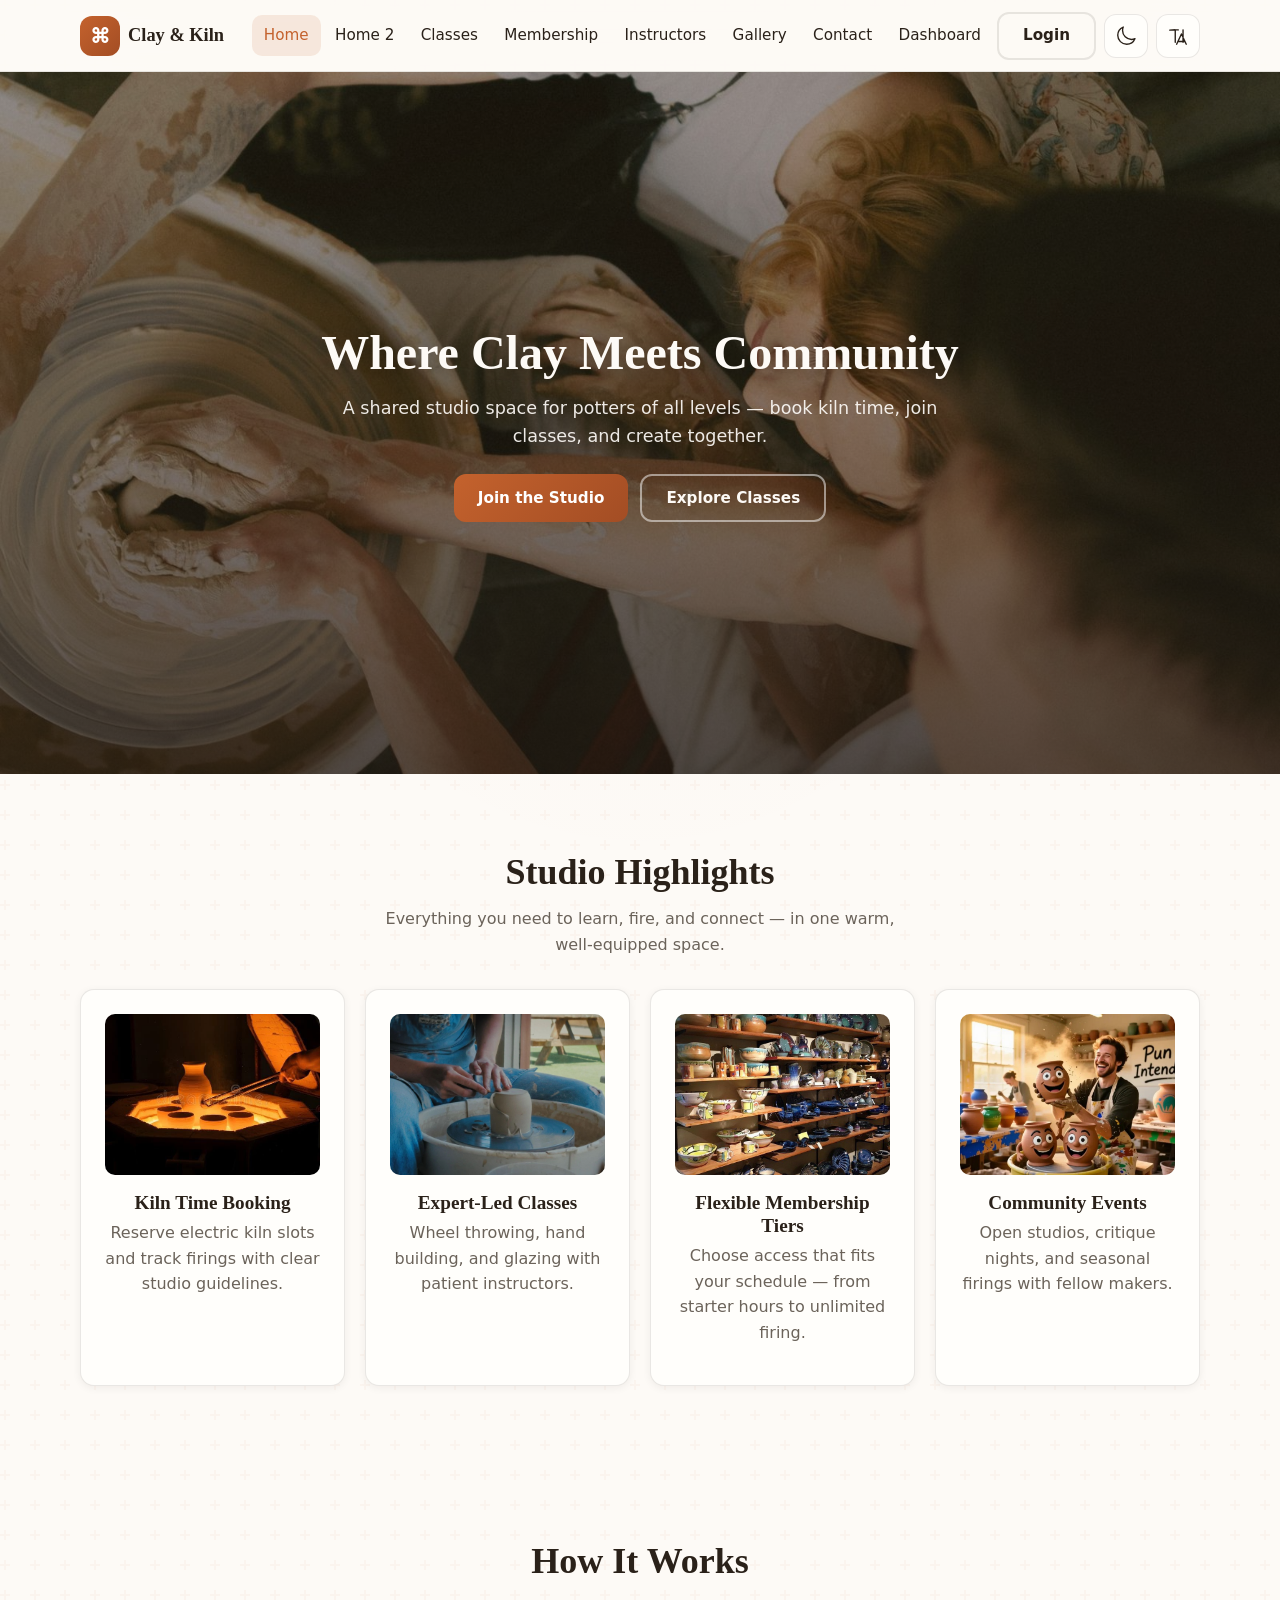
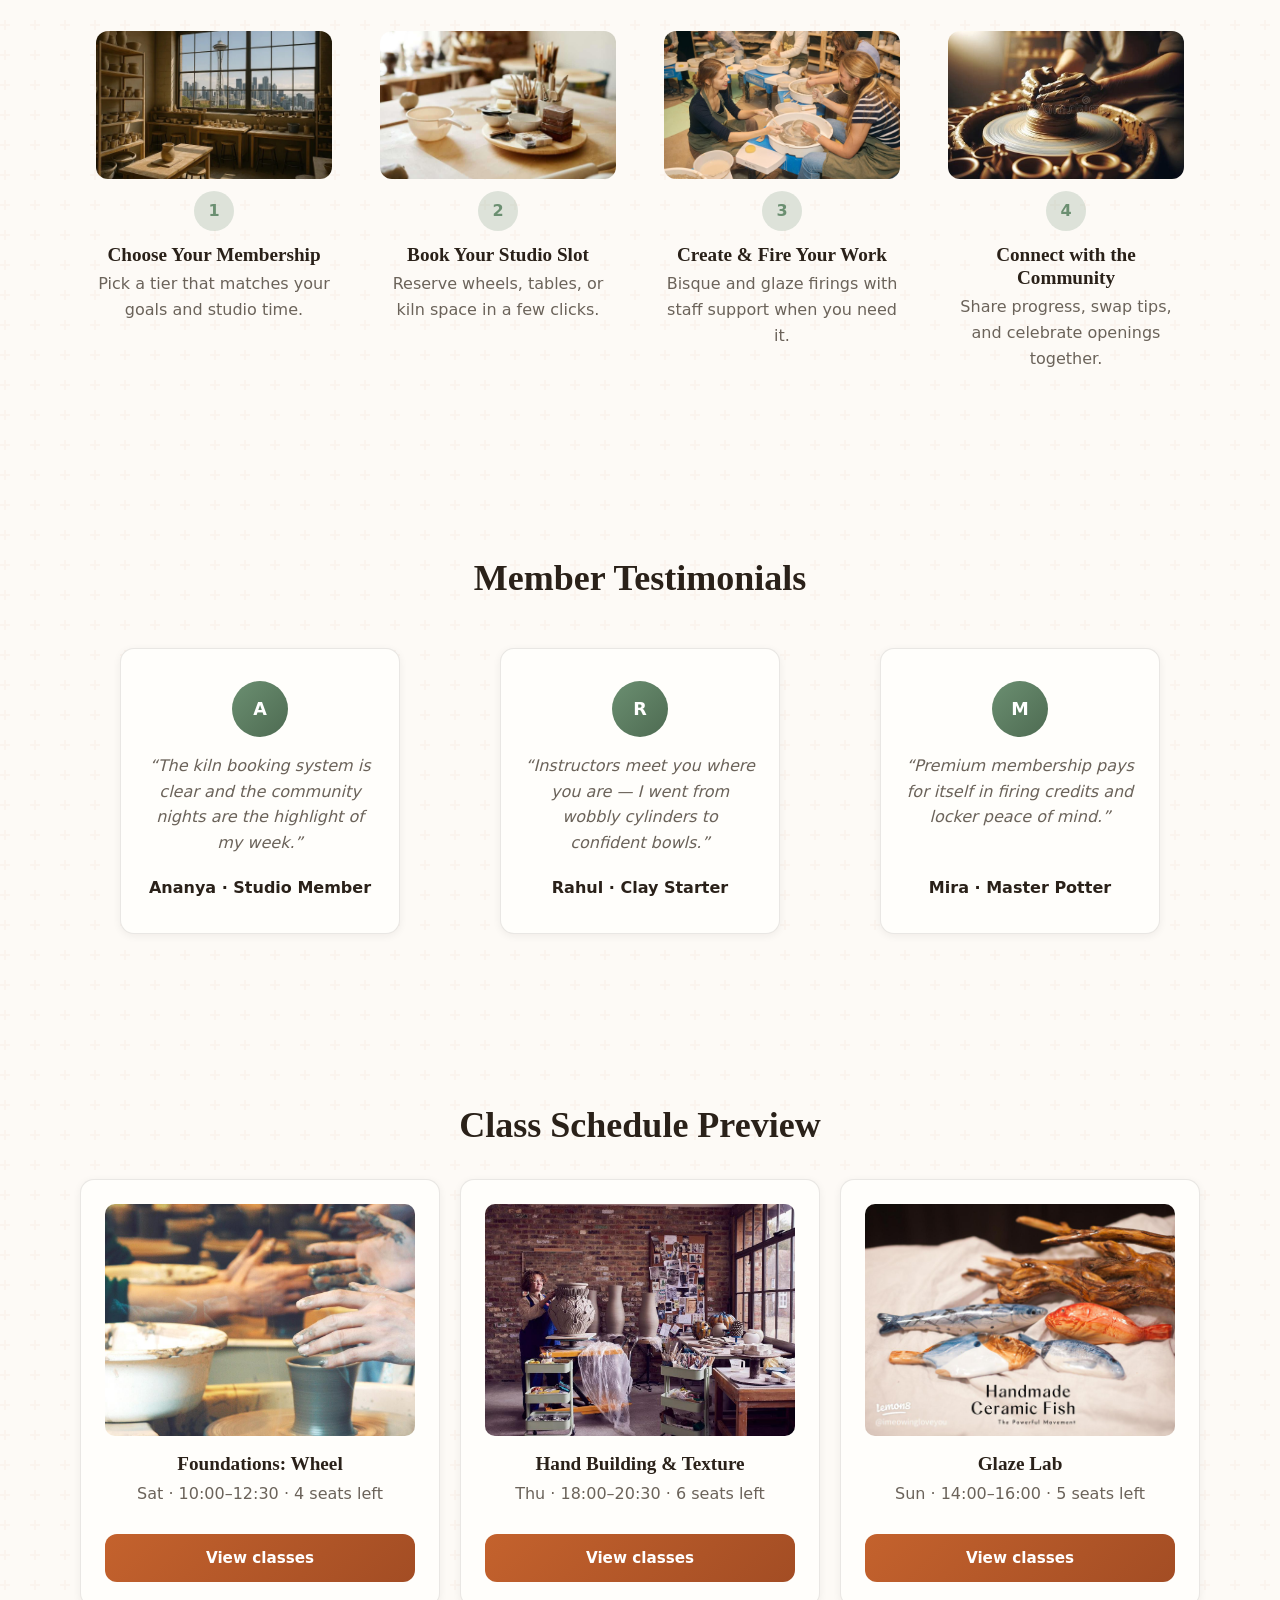
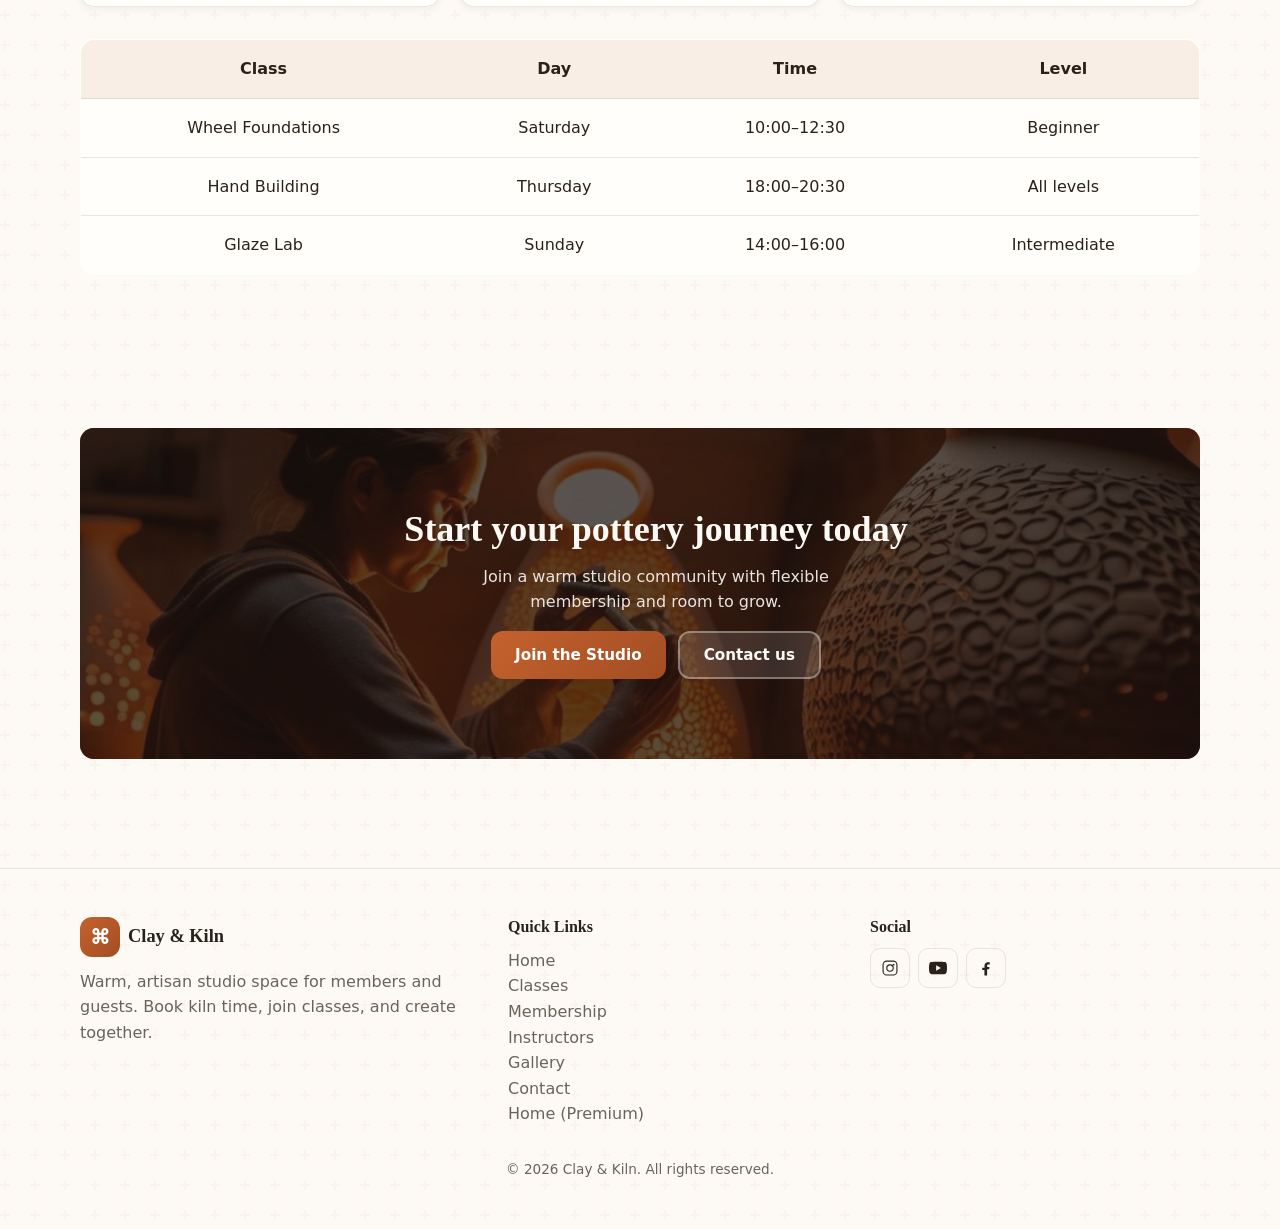
==== commit 1ced2a8a: "Add files via upload HostedByVamsi" ====
--- a/index.html
+++ b/index.html
@@ -4,6 +4,7 @@
     <meta charset="UTF-8" />
     <meta name="viewport" content="width=device-width, initial-scale=1.0" />
     <title>Where Clay Meets Community | Ceramics &amp; Pottery Studio</title>
+    <link rel="icon" type="image/svg+xml" href="favicon.svg" />
     <link rel="preconnect" href="https://fonts.googleapis.com" />
     <link rel="preconnect" href="https://fonts.gstatic.com" crossorigin />
     <link href="https://fonts.googleapis.com/css2?family=DM+Sans:ital,opsz,wght@0,9..40,400;0,9..40,500;0,9..40,600;0,9..40,700&family=Fraunces:opsz,wght@9..144,500;9..144,600;9..144,700&display=swap" rel="stylesheet" />
@@ -227,7 +228,6 @@
             <li><a href="instructors.html">Instructors</a></li>
             <li><a href="gallery.html">Gallery</a></li>
             <li><a href="contact.html">Contact</a></li>
-            <li><a href="dashboard.html">Dashboard</a></li>
             <li><a href="home2.html">Home (Premium)</a></li>
           </ul>
         </div>
@@ -235,7 +235,7 @@
           <h3>Social</h3>
           <div class="social">
             <a href="#" aria-label="Instagram"><svg xmlns="http://www.w3.org/2000/svg" viewBox="0 0 24 24" fill="currentColor"><path d="M7.75 2h8.5A5.75 5.75 0 0122 7.75v8.5A5.75 5.75 0 0116.25 22h-8.5A5.75 5.75 0 012 16.25v-8.5A5.75 5.75 0 017.75 2zm0 1.5A4.25 4.25 0 003.5 7.75v8.5A4.25 4.25 0 007.75 20.5h8.5a4.25 4.25 0 004.25-4.25v-8.5A4.25 4.25 0 0016.25 3.5h-8.5zM12 7a5 5 0 110 10 5 5 0 010-10zm0 1.5a3.5 3.5 0 100 7 3.5 3.5 0 000-7zm4.75-2.25a1.25 1.25 0 11-.001 2.5 1.25 1.25 0 01.001-2.5z"/></svg></a>
-            <a href="#" aria-label="YouTube"><svg xmlns="http://www.w3.org/2000/svg" viewBox="0 0 24 24" fill="currentColor"><path d="M21.6 7.2c.2.8.2 2.4.2 2.4s0 1.6-.2 2.4c-.1.7-.5 1.2-1.1 1.4C18.9 14 12 14 12 14s-6.9 0-8.5-.6c-.6-.2-1-.8-1.1-1.4-.2-.8-.2-2.4-.2-2.4s0-1.6.2-2.4c.1-.7.5-1.2 1.1-1.4C5.1 4 12 4 12 4s6.9 0 8.5.6c.6.2 1 .8 1.1 1.4zM10 9.5v5l4.5-2.5L10 9.5z"/></svg></a>
+            <a href="#" aria-label="YouTube"><svg xmlns="http://www.w3.org/2000/svg" viewBox="0 0 24 24" fill="currentColor"><path d="M23.498 6.186a3.016 3.016 0 0 0-2.122-2.136C19.505 3.545 12 3.545 12 3.545s-7.505 0-9.377.505A3.017 3.017 0 0 0 .502 6.186C0 8.07 0 12 0 12s0 3.93.502 5.814a3.016 3.016 0 0 0 2.122 2.136c1.871.505 9.376.505 9.376.505s7.505 0 9.377-.505a3.015 3.015 0 0 0 2.122-2.136C24 15.93 24 12 24 12s0-3.93-.502-5.814zM9.545 15.568V8.432L15.818 12l-6.273 3.568z"/></svg></a>
             <a href="#" aria-label="Facebook"><svg xmlns="http://www.w3.org/2000/svg" viewBox="0 0 24 24" fill="currentColor"><path d="M13.5 22v-8.2h2.7l.4-3.2h-3.1V8.9c0-.9.3-1.5 1.6-1.5H17V4.4c-.3 0-1.4-.1-2.6-.1-2.6 0-4.4 1.6-4.4 4.6v2.6H7v3.2h2.9V22h3.6z"/></svg></a>
           </div>
         </div>
--- a/css/styles.css
+++ b/css/styles.css
@@ -0,0 +1,1525 @@
+/* Ceramics & Pottery Studio — design system */
+:root {
+  --color-terracotta: #c4622d;
+  --color-sage: #6b8f71;
+  --color-warm-white: #fdfaf6;
+  --color-cream: #f5f0e8;
+  --color-warm-grey: #e8e0d5;
+  --color-text: #2a2119;
+  --color-muted: #6b635a;
+  --color-bg: var(--color-warm-white);
+  --color-surface: #fffefb;
+  --color-card: #fffefb;
+  --color-border: rgba(42, 33, 25, 0.1);
+  --shadow-sm: 0 2px 8px rgba(28, 20, 16, 0.06);
+  --shadow-md: 0 8px 28px rgba(28, 20, 16, 0.1);
+  --radius: 14px;
+  --radius-btn: 12px;
+  --font: "DM Sans", system-ui, sans-serif;
+  --font-display: "Fraunces", Georgia, serif;
+  --header-h: 72px;
+  --transition: 0.22s ease;
+}
+
+[data-theme="dark"] {
+  --color-text: #ede8e0;
+  --color-muted: #b5aca3;
+  --color-bg: #1c1410;
+  --color-surface: #231a14;
+  --color-card: #2d2118;
+  --color-border: rgba(237, 232, 224, 0.12);
+  --shadow-sm: 0 2px 12px rgba(0, 0, 0, 0.35);
+  --shadow-md: 0 12px 40px rgba(0, 0, 0, 0.45);
+}
+
+*,
+*::before,
+*::after {
+  box-sizing: border-box;
+}
+
+html {
+  scroll-behavior: smooth;
+}
+
+body {
+  margin: 0;
+  font-family: var(--font);
+  font-size: 1rem;
+  line-height: 1.6;
+  color: var(--color-text);
+  background-color: var(--color-bg);
+  background-image:
+    radial-gradient(ellipse 120% 80% at 50% -20%, rgba(196, 98, 45, 0.08), transparent 50%),
+    url("data:image/svg+xml,%3Csvg width='60' height='60' viewBox='0 0 60 60' xmlns='http://www.w3.org/2000/svg'%3E%3Cg fill='none' fill-rule='evenodd'%3E%3Cg fill='%23C4622D' fill-opacity='0.04'%3E%3Cpath d='M36 34v-4h-2v4h-4v2h4v4h2v-4h4v-2h-4zm0-30V0h-2v4h-4v2h4v4h2V6h4V4h-4zM6 34v-4H4v4H0v2h4v4h2v-4h4v-2H6zM6 4V0H4v4H0v2h4v4h2V6h4V4H6z'/%3E%3C/g%3E%3C/g%3E%3C/svg%3E");
+  min-height: 100vh;
+}
+
+[data-theme="dark"] body {
+  background-image:
+    radial-gradient(ellipse 100% 60% at 50% 0%, rgba(196, 98, 45, 0.12), transparent 45%),
+    url("data:image/svg+xml,%3Csvg width='60' height='60' viewBox='0 0 60 60' xmlns='http://www.w3.org/2000/svg'%3E%3Cg fill='none' fill-rule='evenodd'%3E%3Cg fill='%23EDE8E0' fill-opacity='0.03'%3E%3Cpath d='M36 34v-4h-2v4h-4v2h4v4h2v-4h4v-2h-4zm0-30V0h-2v4h-4v2h4v4h2V6h4V4h-4zM6 34v-4H4v4H0v2h4v4h2v-4h4v-2H6zM6 4V0H4v4H0v2h4v4h2V6h4V4H6z'/%3E%3C/g%3E%3C/g%3E%3C/svg%3E");
+}
+
+img {
+  max-width: 100%;
+  height: auto;
+  display: block;
+}
+
+a {
+  color: var(--color-terracotta);
+  text-decoration: none;
+  transition: color var(--transition), opacity var(--transition);
+}
+
+a:hover {
+  color: var(--color-sage);
+}
+
+h1,
+h2,
+h3,
+h4 {
+  font-family: var(--font-display);
+  font-weight: 600;
+  line-height: 1.2;
+  margin: 0 0 0.75rem;
+}
+
+h1 {
+  font-size: clamp(2rem, 4vw, 3rem);
+}
+
+h2 {
+  font-size: clamp(1.5rem, 3vw, 2.25rem);
+  text-align: center;
+}
+
+h3 {
+  font-size: 1.25rem;
+}
+
+p {
+  margin: 0 0 1rem;
+  color: var(--color-muted);
+}
+
+.container {
+  width: min(1120px, 92vw);
+  margin-inline: auto;
+}
+
+.section {
+  padding: clamp(3rem, 6vw, 5rem) 0;
+}
+
+.section--tight {
+  padding-top: 2rem;
+}
+
+/* Header */
+.site-header {
+  position: sticky;
+  top: 0;
+  z-index: 100;
+  height: var(--header-h);
+  display: flex;
+  align-items: center;
+  border-bottom: 1px solid var(--color-border);
+  background: color-mix(in srgb, var(--color-bg) 92%, transparent);
+  backdrop-filter: blur(12px);
+  transition: background var(--transition);
+}
+
+.site-header__inner {
+  display: flex;
+  align-items: center;
+  justify-content: space-between;
+  width: min(1120px, 92vw);
+  margin-inline: auto;
+  gap: 1rem;
+}
+
+.logo {
+  display: flex;
+  align-items: center;
+  gap: 0.5rem;
+  font-family: var(--font-display);
+  font-weight: 600;
+  font-size: 1.15rem;
+  color: var(--color-text);
+}
+
+.logo__mark {
+  width: 40px;
+  height: 40px;
+  border-radius: 12px;
+  background: linear-gradient(135deg, var(--color-terracotta), #a34d24);
+  display: grid;
+  place-items: center;
+  color: #fff;
+  font-size: 1.25rem;
+}
+
+.nav {
+  display: flex;
+  align-items: center;
+  gap: 0.25rem;
+}
+
+.nav__list {
+  display: flex;
+  list-style: none;
+  margin: 0;
+  padding: 0;
+  gap: 0.15rem;
+}
+
+.nav__list a {
+  display: block;
+  padding: 0.5rem 0.75rem;
+  border-radius: 10px;
+  color: var(--color-text);
+  font-size: 0.95rem;
+}
+
+.nav__list a:hover,
+.nav__list a[aria-current="page"] {
+  background: color-mix(in srgb, var(--color-terracotta) 12%, transparent);
+  color: var(--color-terracotta);
+}
+
+.nav__actions {
+  display: flex;
+  align-items: center;
+  gap: 0.5rem;
+}
+
+.icon-btn {
+  width: 44px;
+  height: 44px;
+  border-radius: 12px;
+  border: 1px solid var(--color-border);
+  background: var(--color-card);
+  color: var(--color-text);
+  cursor: pointer;
+  display: grid;
+  place-items: center;
+  transition: transform var(--transition), box-shadow var(--transition), border-color var(--transition);
+}
+
+.icon-btn:hover {
+  transform: translateY(-1px);
+  box-shadow: var(--shadow-sm);
+  border-color: color-mix(in srgb, var(--color-terracotta) 35%, var(--color-border));
+}
+
+.icon-btn svg {
+  width: 22px;
+  height: 22px;
+}
+
+.menu-toggle,
+.dash-menu-toggle {
+  display: none;
+}
+
+/* Buttons */
+.btn {
+  display: inline-flex;
+  align-items: center;
+  justify-content: center;
+  gap: 0.5rem;
+  min-height: 48px;
+  padding: 0 1.5rem;
+  border-radius: var(--radius-btn);
+  font-family: var(--font);
+  font-size: 0.95rem;
+  font-weight: 600;
+  border: none;
+  cursor: pointer;
+  transition: transform var(--transition), box-shadow var(--transition), background var(--transition);
+}
+
+.btn:hover {
+  transform: translateY(-2px);
+  box-shadow: var(--shadow-md);
+}
+
+.btn--primary {
+  background: linear-gradient(135deg, var(--color-terracotta), #a34d24);
+  color: #fff;
+}
+
+.btn--secondary {
+  background: transparent;
+  color: var(--color-text);
+  border: 2px solid var(--color-border);
+}
+
+.btn--secondary:hover {
+  border-color: var(--color-sage);
+  color: var(--color-sage);
+}
+
+.btn--block {
+  width: 100%;
+}
+
+.btn-row {
+  display: flex;
+  flex-wrap: wrap;
+  gap: 0.75rem;
+  justify-content: center;
+  align-items: center;
+}
+
+/* Cards */
+.card {
+  background: var(--color-card);
+  border: 1px solid var(--color-border);
+  border-radius: var(--radius);
+  padding: 1.5rem;
+  box-shadow: var(--shadow-sm);
+  transition: transform var(--transition), box-shadow var(--transition);
+  text-align: center;
+  display: flex;
+  flex-direction: column;
+}
+
+.card:hover {
+  transform: translateY(-4px);
+  box-shadow: var(--shadow-md);
+}
+
+.card__img {
+  aspect-ratio: 4 / 3;
+  object-fit: cover;
+  width: 100%;
+  border-radius: 10px;
+  margin-bottom: 1rem;
+}
+
+.feature-img {
+  width: 100%;
+  height: auto;
+  border-radius: var(--radius);
+  object-fit: cover;
+  box-shadow: var(--shadow-sm);
+}
+
+
+.card__title {
+  font-family: var(--font-display);
+  font-size: 1.2rem;
+  color: var(--color-text);
+  margin-bottom: 0.35rem;
+}
+
+/* Hero */
+.hero {
+  position: relative;
+  min-height: min(78vh, 720px);
+  display: flex;
+  align-items: center;
+  justify-content: center;
+  text-align: center;
+  padding: 3rem 1rem;
+  overflow: hidden;
+}
+
+.hero__bg {
+  position: absolute;
+  inset: 0;
+  z-index: 0;
+}
+
+.hero__bg img {
+  width: 100%;
+  height: 100%;
+  object-fit: cover;
+}
+
+.hero__overlay {
+  position: absolute;
+  inset: 0;
+  background: linear-gradient(
+    to bottom,
+    rgba(28, 20, 16, 0.45) 0%,
+    rgba(28, 20, 16, 0.55) 50%,
+    rgba(28, 20, 16, 0.75) 100%
+  );
+  z-index: 1;
+}
+
+.hero__content {
+  position: relative;
+  z-index: 2;
+  max-width: 640px;
+  color: #fdfaf6;
+  animation: fadeUp 0.8s ease both;
+}
+
+.hero__content h1 {
+  color: #fdfaf6;
+  text-shadow: 0 2px 24px rgba(0, 0, 0, 0.35);
+}
+
+.hero__content p {
+  color: rgba(253, 250, 246, 0.92);
+  font-size: 1.1rem;
+  margin-bottom: 1.5rem;
+}
+
+@keyframes fadeUp {
+  from {
+    opacity: 0;
+    transform: translateY(16px);
+  }
+  to {
+    opacity: 1;
+    transform: translateY(0);
+  }
+}
+
+/* Grid */
+.grid {
+  display: grid;
+  gap: 1.25rem;
+}
+
+.grid--2 {
+  grid-template-columns: repeat(2, 1fr);
+}
+
+.grid--3 {
+  grid-template-columns: repeat(3, 1fr);
+}
+
+.grid--4 {
+  grid-template-columns: repeat(4, 1fr);
+}
+
+@media (max-width: 960px) {
+  .grid--4 {
+    grid-template-columns: repeat(2, 1fr);
+  }
+  .grid--3 {
+    grid-template-columns: 1fr;
+  }
+}
+
+@media (max-width: 640px) {
+  .grid--2,
+  .grid--4 {
+    grid-template-columns: 1fr;
+  }
+}
+
+/* Split hero (home2) */
+.split-hero {
+  display: grid;
+  grid-template-columns: 1fr 1fr;
+  min-height: min(70vh, 640px);
+  align-items: stretch;
+  gap: 0;
+}
+
+.split-hero__text {
+  display: flex;
+  flex-direction: column;
+  justify-content: center;
+  padding: clamp(2rem, 5vw, 4rem);
+  background: var(--color-cream);
+}
+
+[data-theme="dark"] .split-hero__text {
+  background: var(--color-surface);
+}
+
+.split-hero__text h1,
+.split-hero__text p {
+  text-align: center;
+}
+
+.split-hero__text p {
+  max-width: 36ch;
+  margin-inline: auto;
+}
+
+.split-hero__media {
+  position: relative;
+  min-height: 280px;
+}
+
+.split-hero__media img {
+  width: 100%;
+  height: 100%;
+  object-fit: cover;
+}
+
+@media (max-width: 900px) {
+  .split-hero {
+    grid-template-columns: 1fr;
+  }
+  .split-hero__media {
+    order: -1;
+    min-height: 240px;
+  }
+}
+
+/* Steps */
+.steps {
+  display: grid;
+  grid-template-columns: repeat(4, 1fr);
+  gap: 1rem;
+}
+
+.step {
+  text-align: center;
+  padding: 1rem;
+}
+
+.step__num {
+  width: 40px;
+  height: 40px;
+  border-radius: 50%;
+  background: color-mix(in srgb, var(--color-sage) 22%, transparent);
+  color: var(--color-sage);
+  font-weight: 700;
+  display: grid;
+  place-items: center;
+  margin: 0 auto 0.75rem;
+}
+
+.step__thumb {
+  aspect-ratio: 16 / 10;
+  object-fit: cover;
+  width: 100%;
+  border-radius: var(--radius-btn);
+  margin-bottom: 0.75rem;
+}
+
+@media (max-width: 900px) {
+  .steps {
+    grid-template-columns: repeat(2, 1fr);
+  }
+}
+
+@media (max-width: 520px) {
+  .steps {
+    grid-template-columns: 1fr;
+  }
+}
+
+/* Testimonials */
+.quote {
+  background: var(--color-card);
+  border: 1px solid var(--color-border);
+  border-radius: var(--radius);
+  padding: 2rem 1.5rem;
+  box-shadow: var(--shadow-sm);
+  text-align: center;
+  transition: transform var(--transition);
+  display: flex;
+  flex-direction: column;
+}
+
+.quote:hover {
+  transform: translateY(-3px);
+}
+
+.quote__avatar {
+  width: 56px;
+  height: 56px;
+  border-radius: 50%;
+  margin: 0 auto 1rem;
+  background: linear-gradient(135deg, var(--color-sage), #4e6b52);
+  color: #fff;
+  display: grid;
+  place-items: center;
+  font-weight: 700;
+  font-size: 1.1rem;
+}
+
+.quote__text {
+  font-style: italic;
+  color: var(--color-muted);
+  margin-bottom: 1.25rem;
+  flex: 1;
+}
+
+.quote__name {
+  font-weight: 600;
+  color: var(--color-text);
+  margin-top: auto;
+}
+
+/* Schedule table */
+.schedule {
+  width: 100%;
+  border-collapse: collapse;
+  background: var(--color-card);
+  border-radius: var(--radius);
+  overflow: hidden;
+  border: 1px solid var(--color-border);
+}
+
+.schedule th,
+.schedule td {
+  padding: 1rem 1.25rem;
+  text-align: center;
+  border-bottom: 1px solid var(--color-border);
+}
+
+.schedule th {
+  background: color-mix(in srgb, var(--color-terracotta) 10%, transparent);
+  color: var(--color-text);
+  font-weight: 600;
+}
+
+.schedule tr:last-child td {
+  border-bottom: none;
+}
+
+/* CTA band */
+.cta-band {
+  position: relative;
+  padding: clamp(3rem, 8vw, 5rem) 1rem;
+  text-align: center;
+  overflow: hidden;
+  border-radius: var(--radius);
+  margin: 0 auto;
+  max-width: 1120px;
+}
+
+.cta-band__bg {
+  position: absolute;
+  inset: 0;
+}
+
+.cta-band__bg img {
+  width: 100%;
+  height: 100%;
+  object-fit: cover;
+}
+
+.cta-band__overlay {
+  position: absolute;
+  inset: 0;
+  background: rgba(28, 20, 16, 0.72);
+}
+
+.cta-band__inner {
+  position: relative;
+  z-index: 1;
+  color: #fdfaf6;
+}
+
+.cta-band__inner h2 {
+  color: #fdfaf6;
+}
+
+.cta-band__inner p {
+  color: rgba(253, 250, 246, 0.9);
+  max-width: 42ch;
+  margin-inline: auto;
+}
+
+/* Footer */
+.site-footer {
+  border-top: 1px solid var(--color-border);
+  padding: 3rem 0 2rem;
+  margin-top: 2rem;
+}
+
+.site-footer__grid {
+  display: grid;
+  grid-template-columns: 1.2fr 1fr 1fr;
+  gap: 2rem;
+}
+
+.site-footer h3 {
+  font-size: 1rem;
+  text-align: start;
+  margin-bottom: 0.75rem;
+}
+
+.site-footer ul {
+  list-style: none;
+  margin: 0;
+  padding: 0;
+}
+
+.site-footer a {
+  color: var(--color-muted);
+}
+
+.site-footer a:hover {
+  color: var(--color-terracotta);
+}
+
+.social {
+  display: flex;
+  gap: 0.5rem;
+}
+
+.social a {
+  width: 40px;
+  height: 40px;
+  border-radius: 10px;
+  border: 1px solid var(--color-border);
+  display: grid;
+  place-items: center;
+  color: var(--color-text);
+}
+
+.social a:hover {
+  background: color-mix(in srgb, var(--color-terracotta) 12%, transparent);
+  color: var(--color-terracotta);
+}
+
+.social svg {
+  width: 18px;
+  height: 18px;
+}
+
+@media (max-width: 720px) {
+  .site-footer__grid {
+    grid-template-columns: 1fr;
+  }
+}
+
+/* Mobile nav */
+@media (max-width: 1024px) {
+  .menu-toggle {
+    display: grid;
+  }
+
+  .nav {
+    position: fixed;
+    inset: var(--header-h) 0 auto 0;
+    background: var(--color-bg);
+    border-bottom: 1px solid var(--color-border);
+    padding: 1rem;
+    flex-direction: column;
+    align-items: stretch;
+    transform: translateY(-120%);
+    opacity: 0;
+    pointer-events: none;
+    transition: transform var(--transition), opacity var(--transition);
+    box-shadow: var(--shadow-md);
+  }
+
+  .nav.is-open {
+    transform: translateY(0);
+    opacity: 1;
+    pointer-events: auto;
+  }
+
+  .nav__list {
+    flex-direction: column;
+    gap: 0.25rem;
+  }
+
+  .nav__actions {
+    flex-wrap: wrap;
+    justify-content: center;
+    margin-top: 0.75rem;
+    padding-top: 0.75rem;
+    border-top: 1px solid var(--color-border);
+  }
+
+  .nav__actions .icon-btn {
+    flex: 0 0 auto;
+  }
+}
+
+/* Auth pages */
+.auth-page {
+  min-height: 100vh;
+  display: grid;
+  place-items: center;
+  padding: 2rem 1rem;
+  position: relative;
+}
+
+.auth-page__bg {
+  position: absolute;
+  inset: 0;
+  z-index: 0;
+}
+
+.auth-page__bg img {
+  width: 100%;
+  height: 100%;
+  object-fit: cover;
+}
+
+.auth-page__overlay {
+  position: absolute;
+  inset: 0;
+  background: rgba(28, 20, 16, 0.65);
+  z-index: 1;
+}
+
+.auth-card {
+  position: relative;
+  z-index: 2;
+  width: min(420px, 100%);
+  background: var(--color-card);
+  border: 1px solid var(--color-border);
+  border-radius: var(--radius);
+  padding: 2rem;
+  box-shadow: var(--shadow-md);
+  animation: fadeUp 0.6s ease both;
+}
+
+.auth-card__logo {
+  text-align: center;
+  margin-bottom: 1.5rem;
+}
+
+.auth-card .logo {
+  justify-content: center;
+}
+
+.field {
+  margin-bottom: 1rem;
+  text-align: start;
+}
+
+.field label {
+  display: block;
+  font-size: 0.85rem;
+  font-weight: 600;
+  margin-bottom: 0.35rem;
+  color: var(--color-text);
+}
+
+.field input,
+.field textarea {
+  width: 100%;
+  min-height: 48px;
+  padding: 0 0.85rem;
+  border-radius: 10px;
+  border: 1px solid var(--color-border);
+  background: var(--color-surface);
+  color: var(--color-text);
+  font: inherit;
+}
+
+.field textarea {
+  min-height: 140px;
+  padding: 0.75rem 0.85rem;
+  resize: vertical;
+}
+
+.field--password {
+  position: relative;
+}
+
+.field--password input {
+  padding-inline-end: 48px;
+}
+
+.field--password .toggle-pass {
+  position: absolute;
+  right: 8px;
+  bottom: 8px;
+  width: 40px;
+  height: 40px;
+  border: none;
+  background: transparent;
+  cursor: pointer;
+  color: var(--color-muted);
+  display: grid;
+  place-items: center;
+}
+
+[dir="rtl"] .field--password .toggle-pass {
+  right: auto;
+  left: 8px;
+}
+
+.auth-row {
+  display: flex;
+  justify-content: space-between;
+  align-items: center;
+  flex-wrap: wrap;
+  gap: 0.5rem;
+  font-size: 0.9rem;
+  margin-bottom: 1rem;
+}
+
+.auth-divider {
+  display: flex;
+  align-items: center;
+  gap: 0.75rem;
+  margin: 1.25rem 0;
+  color: var(--color-muted);
+  font-size: 0.85rem;
+}
+
+.auth-divider::before,
+.auth-divider::after {
+  content: "";
+  flex: 1;
+  height: 1px;
+  background: var(--color-border);
+}
+
+.social-btns {
+  display: grid;
+  gap: 0.5rem;
+}
+
+.social-btns .btn {
+  background: var(--color-surface);
+  border: 1px solid var(--color-border);
+  color: var(--color-text);
+}
+
+.social-btns .btn:hover {
+  border-color: var(--color-terracotta);
+}
+
+.auth-footer {
+  text-align: center;
+  margin-top: 1.25rem;
+  font-size: 0.95rem;
+  color: var(--color-muted);
+}
+
+/* Dashboard — sidebar fixed; main scrolls */
+.dash {
+  display: block;
+  min-height: 100vh;
+}
+
+.dash__sidebar {
+  position: fixed;
+  top: 0;
+  left: 0;
+  z-index: 40;
+  width: 260px;
+  height: 100vh;
+  height: 100dvh;
+  overflow-x: hidden;
+  overflow-y: auto;
+  -webkit-overflow-scrolling: touch;
+  background: var(--color-surface);
+  border-inline-end: 1px solid var(--color-border);
+  padding: 1.25rem;
+  display: flex;
+  flex-direction: column;
+  gap: 0.5rem;
+  box-sizing: border-box;
+}
+
+[dir="rtl"] .dash__sidebar {
+  left: auto;
+  right: 0;
+  border-inline-end: none;
+  border-inline-start: 1px solid var(--color-border);
+}
+
+.dash__nav {
+  list-style: none;
+  margin: 1rem 0 0;
+  padding: 0;
+}
+
+.dash__nav a {
+  display: flex;
+  align-items: center;
+  gap: 0.6rem;
+  padding: 0.65rem 0.75rem;
+  border-radius: 10px;
+  color: var(--color-text);
+  font-size: 0.95rem;
+}
+
+.dash__nav a:hover,
+.dash__nav a[aria-current="page"] {
+  background: color-mix(in srgb, var(--color-terracotta) 14%, transparent);
+  color: var(--color-terracotta);
+}
+
+.dash__nav svg {
+  width: 20px;
+  height: 20px;
+  flex-shrink: 0;
+}
+
+.dash__main {
+  display: flex;
+  flex-direction: column;
+  min-width: 0;
+  margin-left: 260px;
+  min-height: 100vh;
+}
+
+[dir="rtl"] .dash__main {
+  margin-left: 0;
+  margin-right: 260px;
+}
+
+.dash__top {
+  display: flex;
+  align-items: center;
+  justify-content: space-between;
+  gap: 1rem;
+  padding: 1rem 1.5rem;
+  border-bottom: 1px solid var(--color-border);
+  background: color-mix(in srgb, var(--color-bg) 85%, transparent);
+  backdrop-filter: blur(8px);
+}
+
+.dash__welcome {
+  font-family: var(--font-display);
+  font-size: 1.25rem;
+}
+
+.dash__icons {
+  display: flex;
+  align-items: center;
+  gap: 0.35rem;
+}
+
+.dash__content {
+  padding: 1.5rem;
+  flex: 1;
+}
+
+.dash-grid {
+  display: grid;
+  grid-template-columns: repeat(3, 1fr);
+  gap: 1rem;
+  margin-bottom: 1.5rem;
+}
+
+@media (max-width: 960px) {
+  .dash-menu-toggle {
+    display: grid;
+  }
+
+  .dash__sidebar {
+    position: fixed;
+    top: 0;
+    left: 0;
+    z-index: 100;
+    width: 260px;
+    height: 100vh;
+    height: 100dvh;
+    transform: translateX(-100%);
+    transition: transform 0.3s ease, box-shadow 0.3s ease;
+    background: var(--color-surface);
+    border-inline-end: 1px solid var(--color-border);
+    overflow-y: auto;
+  }
+
+  .dash__sidebar.is-open {
+    transform: translateX(0);
+    box-shadow: 20px 0 80px rgba(0, 0, 0, 0.2);
+  }
+
+  [dir="rtl"] .dash__sidebar {
+    left: auto;
+    right: 0;
+    transform: translateX(100%);
+    border-inline-end: none;
+    border-inline-start: 1px solid var(--color-border);
+  }
+
+  [dir="rtl"] .dash__sidebar.is-open {
+    transform: translateX(0);
+  }
+
+  [dir="rtl"] .dash__sidebar {
+    border-inline-start: none;
+  }
+
+  .dash__main {
+    margin-left: 0;
+    margin-right: 0;
+    min-height: 0;
+  }
+
+  [dir="rtl"] .dash__main {
+    margin-right: 0;
+  }
+
+  .dash-grid {
+    grid-template-columns: repeat(2, 1fr);
+  }
+}
+
+@media (max-width: 640px) {
+  .dash-grid {
+    grid-template-columns: 1fr;
+  }
+}
+
+/* Mock dashboard UI */
+.mock-ui {
+  background: var(--color-card);
+  border: 1px solid var(--color-border);
+  border-radius: var(--radius);
+  overflow: hidden;
+  box-shadow: var(--shadow-md);
+  max-width: 720px;
+  margin-inline: auto;
+}
+
+.mock-ui__bar {
+  height: 40px;
+  background: color-mix(in srgb, var(--color-muted) 15%, transparent);
+  display: flex;
+  align-items: center;
+  gap: 6px;
+  padding: 0 12px;
+}
+
+.mock-ui__dot {
+  width: 10px;
+  height: 10px;
+  border-radius: 50%;
+  background: #ccc;
+}
+
+.mock-ui__body {
+  display: grid;
+  grid-template-columns: 1fr 1.2fr;
+  gap: 0;
+  min-height: 220px;
+}
+
+.mock-ui__side {
+  padding: 1rem;
+  border-inline-end: 1px solid var(--color-border);
+}
+
+[dir="rtl"] .mock-ui__side {
+  border-inline-end: none;
+  border-inline-start: 1px solid var(--color-border);
+}
+
+.mock-ui__chart {
+  height: 80px;
+  border-radius: 8px;
+  background: linear-gradient(180deg, color-mix(in srgb, var(--color-sage) 25%, transparent), transparent);
+  margin-top: 0.5rem;
+}
+
+.mock-ui__img {
+  height: 100%;
+  min-height: 200px;
+}
+
+.mock-ui__img img {
+  width: 100%;
+  height: 100%;
+  object-fit: cover;
+}
+
+@media (max-width: 600px) {
+  .mock-ui__body {
+    grid-template-columns: 1fr;
+  }
+}
+
+/* Stats row */
+.stat-row {
+  display: grid;
+  grid-template-columns: repeat(3, 1fr);
+  gap: 1rem;
+  text-align: center;
+}
+
+.stat {
+  background: var(--color-card);
+  border: 1px solid var(--color-border);
+  border-radius: var(--radius);
+  padding: 1.5rem 1rem;
+  position: relative;
+  overflow: hidden;
+}
+
+.stat__num {
+  font-family: var(--font-display);
+  font-size: 2rem;
+  color: var(--color-terracotta);
+}
+
+.stat__label {
+  font-size: 0.9rem;
+  color: var(--color-muted);
+}
+
+/* Gallery masonry */
+.filter-bar {
+  display: flex;
+  flex-wrap: wrap;
+  gap: 0.5rem;
+  justify-content: center;
+  margin-bottom: 1.5rem;
+}
+
+.filter-btn {
+  padding: 0.5rem 1rem;
+  border-radius: 999px;
+  border: 1px solid var(--color-border);
+  background: var(--color-card);
+  color: var(--color-text);
+  cursor: pointer;
+  font: inherit;
+  font-size: 0.9rem;
+  transition: background var(--transition), border-color var(--transition);
+}
+
+.filter-btn:hover,
+.filter-btn.is-active {
+  background: color-mix(in srgb, var(--color-terracotta) 14%, transparent);
+  border-color: var(--color-terracotta);
+  color: var(--color-terracotta);
+}
+
+.gallery-masonry {
+  display: grid;
+  grid-template-columns: repeat(3, 1fr);
+  gap: 1.5rem;
+}
+
+.gallery-item {
+  border-radius: var(--radius);
+  overflow: hidden;
+  border: 1px solid var(--color-border);
+  background: var(--color-card);
+  box-shadow: var(--shadow-sm);
+  transition: opacity var(--transition), transform var(--transition);
+  display: flex;
+  flex-direction: column;
+}
+
+.gallery-item.is-hidden {
+  display: none;
+}
+
+.gallery-item img {
+  width: 100%;
+  aspect-ratio: 4 / 3;
+  object-fit: cover;
+}
+
+.gallery-item figcaption {
+  padding: 0.65rem 0.85rem;
+  font-size: 0.8rem;
+  color: var(--color-muted);
+  text-align: center;
+}
+
+@media (max-width: 900px) {
+  .gallery-masonry {
+    grid-template-columns: repeat(2, 1fr);
+    gap: 1rem;
+  }
+}
+
+@media (max-width: 520px) {
+  .gallery-masonry {
+    grid-template-columns: 1fr;
+  }
+}
+
+/* Card alignment */
+.card .btn--block {
+  margin-top: auto;
+}
+
+.class-card__meta {
+  display: flex;
+  flex-wrap: wrap;
+  gap: 0.5rem;
+  justify-content: center;
+  font-size: 0.85rem;
+  color: var(--color-muted);
+  margin-bottom: 0.75rem;
+}
+
+.badge {
+  display: inline-block;
+  padding: 0.2rem 0.55rem;
+  border-radius: 6px;
+  font-size: 0.75rem;
+  font-weight: 600;
+  background: color-mix(in srgb, var(--color-sage) 22%, transparent);
+  color: var(--color-sage);
+}
+
+.instructor-inline {
+  display: flex;
+  align-items: center;
+  justify-content: center;
+  gap: 0.5rem;
+  margin-bottom: 0.5rem;
+}
+
+.instructor-inline img {
+  width: 40px;
+  height: 40px;
+  border-radius: 50%;
+  object-fit: cover;
+}
+
+/* Page header */
+.page-head {
+  text-align: center;
+  padding: 2.5rem 1rem 1rem;
+  max-width: 640px;
+  margin-inline: auto;
+}
+
+.page-head p {
+  margin-bottom: 0;
+}
+
+/* Contact */
+.contact-grid {
+  display: grid;
+  grid-template-columns: 1fr 1fr;
+  gap: 2rem;
+  align-items: start;
+}
+
+@media (max-width: 800px) {
+  .contact-grid {
+    grid-template-columns: 1fr;
+  }
+}
+
+.contact-card {
+  background: var(--color-card);
+  border: 1px solid var(--color-border);
+  border-radius: var(--radius);
+  padding: 1.5rem;
+}
+
+.contact-card img {
+  width: 100%;
+  aspect-ratio: 16 / 10;
+  object-fit: cover;
+  border-radius: 10px;
+  margin-bottom: 1rem;
+}
+
+
+/* RTL helpers */
+[dir="rtl"] .nav__list {
+  flex-direction: row-reverse;
+}
+
+[dir="rtl"] .btn-row {
+  flex-direction: row-reverse;
+}
+
+/* Dashboard deep sections (single page) */
+.dash-section {
+  display: none;
+  scroll-margin-top: 5rem;
+  padding-top: 2rem;
+  margin-top: 2rem;
+  border-top: 1px solid var(--color-border);
+}
+
+.dash-section.is-active {
+  display: block;
+  animation: dashFadeIn 0.4s ease both;
+}
+
+.dash-section h2 {
+  font-family: var(--font-display);
+  font-size: 1.35rem;
+  text-align: start;
+  margin-bottom: 1rem;
+}
+
+.dash-section p,
+.dash-section li {
+  text-align: start;
+  color: var(--color-muted);
+}
+
+.dash-section .card {
+  text-align: start;
+}
+
+.dash-section .card .card__title {
+  text-align: start;
+}
+
+.sr-only {
+  position: absolute;
+  width: 1px;
+  height: 1px;
+  padding: 0;
+  margin: -1px;
+  overflow: hidden;
+  clip: rect(0, 0, 0, 0);
+  white-space: nowrap;
+  border: 0;
+}
+
+/* Dashboard: full-height column layout (no site footer on dash page) */
+body.dash-page {
+  display: flex;
+  flex-direction: column;
+  min-height: 100vh;
+}
+
+.dash-page .dash {
+  flex: 1;
+}
+
+/* Content band (extra sections on marketing pages) */
+.content-band {
+  max-width: 720px;
+  margin-inline: auto;
+}
+
+.content-band h2 {
+  margin-bottom: 0.75rem;
+}
+
+.faq-item {
+  border-bottom: 1px solid var(--color-border);
+  text-align: start;
+}
+
+.faq-item summary {
+  display: flex;
+  justify-content: space-between;
+  align-items: center;
+  padding: 1.25rem 0;
+  cursor: pointer;
+  list-style: none;
+  font-family: var(--font-display);
+  font-size: 1.1rem;
+  font-weight: 600;
+  color: var(--color-text);
+  transition: color var(--transition);
+}
+
+.faq-item summary::-webkit-details-marker {
+  display: none;
+}
+
+.faq-item summary:hover {
+  color: var(--color-terracotta);
+}
+
+.faq-item summary::after {
+  content: "";
+  display: block;
+  width: 12px;
+  height: 12px;
+  border-right: 2px solid currentColor;
+  border-bottom: 2px solid currentColor;
+  transform: rotate(45deg);
+  margin-right: 0.5rem;
+  margin-bottom: 4px;
+  transition: transform var(--transition);
+}
+
+.faq-item[open] summary::after {
+  transform: rotate(-135deg);
+  margin-bottom: -4px;
+}
+
+.faq-item p {
+  padding: 0 0 1.5rem;
+  margin: 0;
+  font-size: 0.95rem;
+  color: var(--color-muted);
+  line-height: 1.6;
+}
+
+/* Reduced motion */
+@media (prefers-reduced-motion: reduce) {
+  *,
+  *::before,
+  *::after {
+    animation-duration: 0.01ms !important;
+    transition-duration: 0.01ms !important;
+  }
+}
+
+/* Back to Top Button */
+.back-to-top {
+  position: fixed;
+  bottom: 2rem;
+  right: 2rem;
+  width: 48px;
+  height: 48px;
+  border-radius: 50%;
+  background: var(--color-terracotta);
+  color: #fff;
+  display: grid;
+  place-items: center;
+  border: none;
+  cursor: pointer;
+  z-index: 900;
+  opacity: 0;
+  visibility: hidden;
+  transform: translateY(16px);
+  transition: opacity var(--transition), transform var(--transition), visibility var(--transition), background var(--transition);
+  box-shadow: var(--shadow-md);
+}
+
+.back-to-top.is-visible {
+  opacity: 1;
+  visibility: visible;
+  transform: translateY(0);
+}
+
+.back-to-top:hover {
+  background: #a34d24;
+  transform: translateY(-4px);
+  box-shadow: 0 12px 32px rgba(196, 98, 45, 0.25);
+}
+
+.back-to-top svg {
+  width: 24px;
+  height: 24px;
+}
+
+[dir="rtl"] .back-to-top {
+  right: auto;
+  left: 2rem;
+}
+
+@media (max-width: 640px) {
+  .back-to-top {
+    bottom: 1.5rem;
+    right: 1.5rem;
+    width: 44px;
+    height: 44px;
+  }
+  [dir="rtl"] .back-to-top {
+    right: auto;
+    left: 1.5rem;
+  }
+}
+
+@keyframes dashFadeIn {
+  from {
+    opacity: 0;
+    transform: translateY(10px);
+  }
+  to {
+    opacity: 1;
+    transform: translateY(0);
+  }
+}
+
